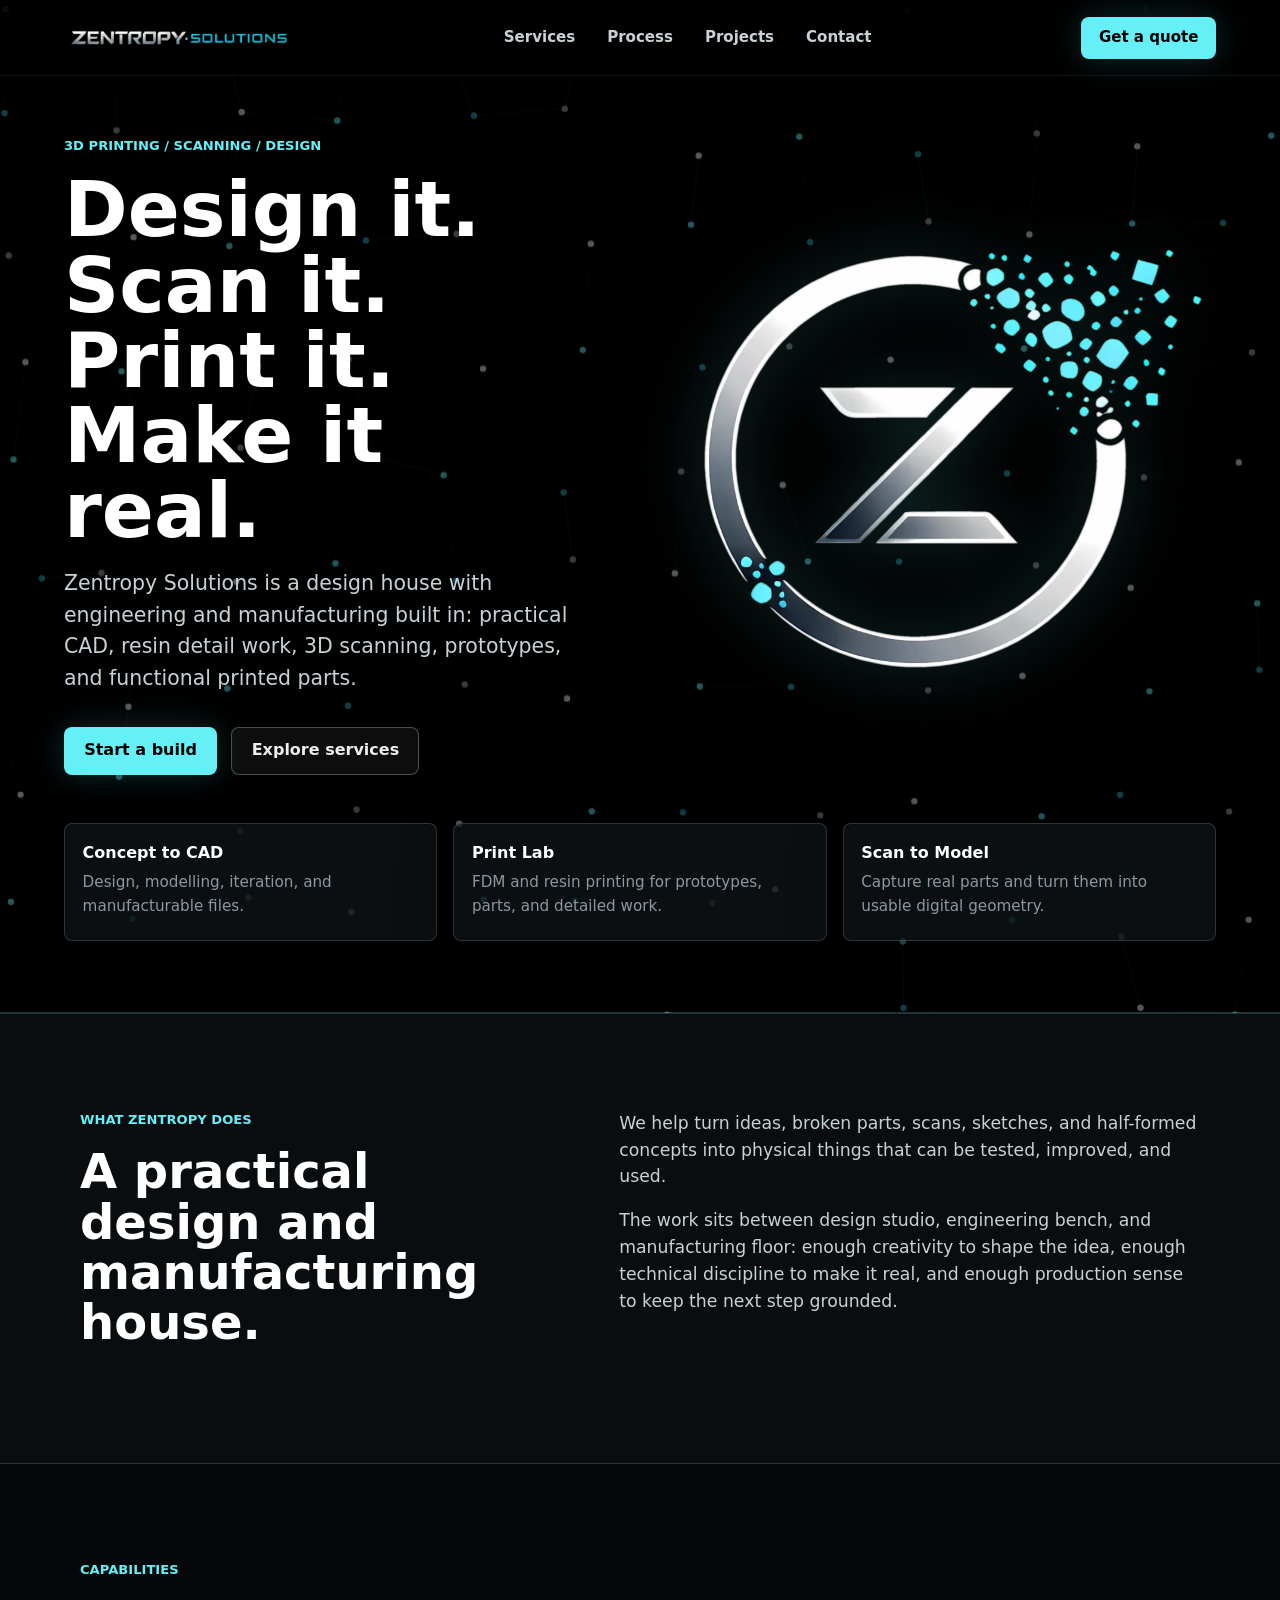
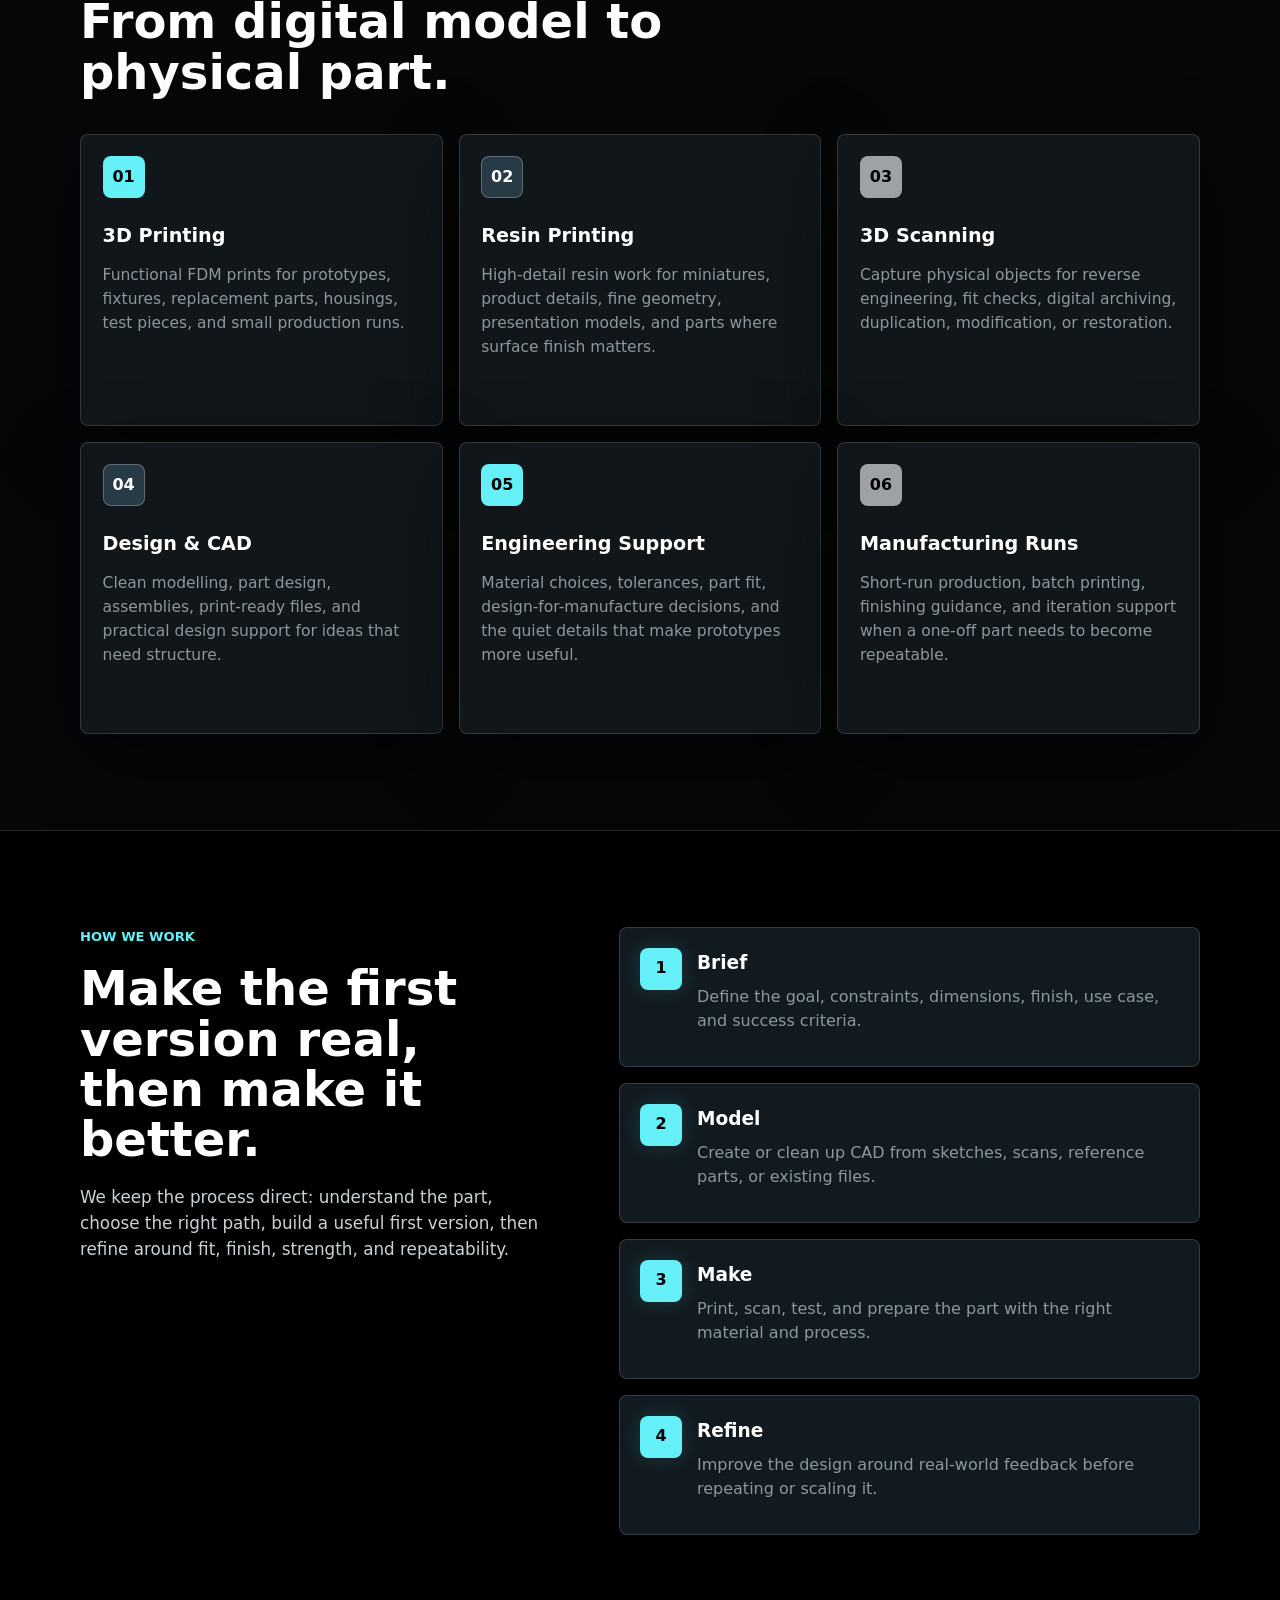
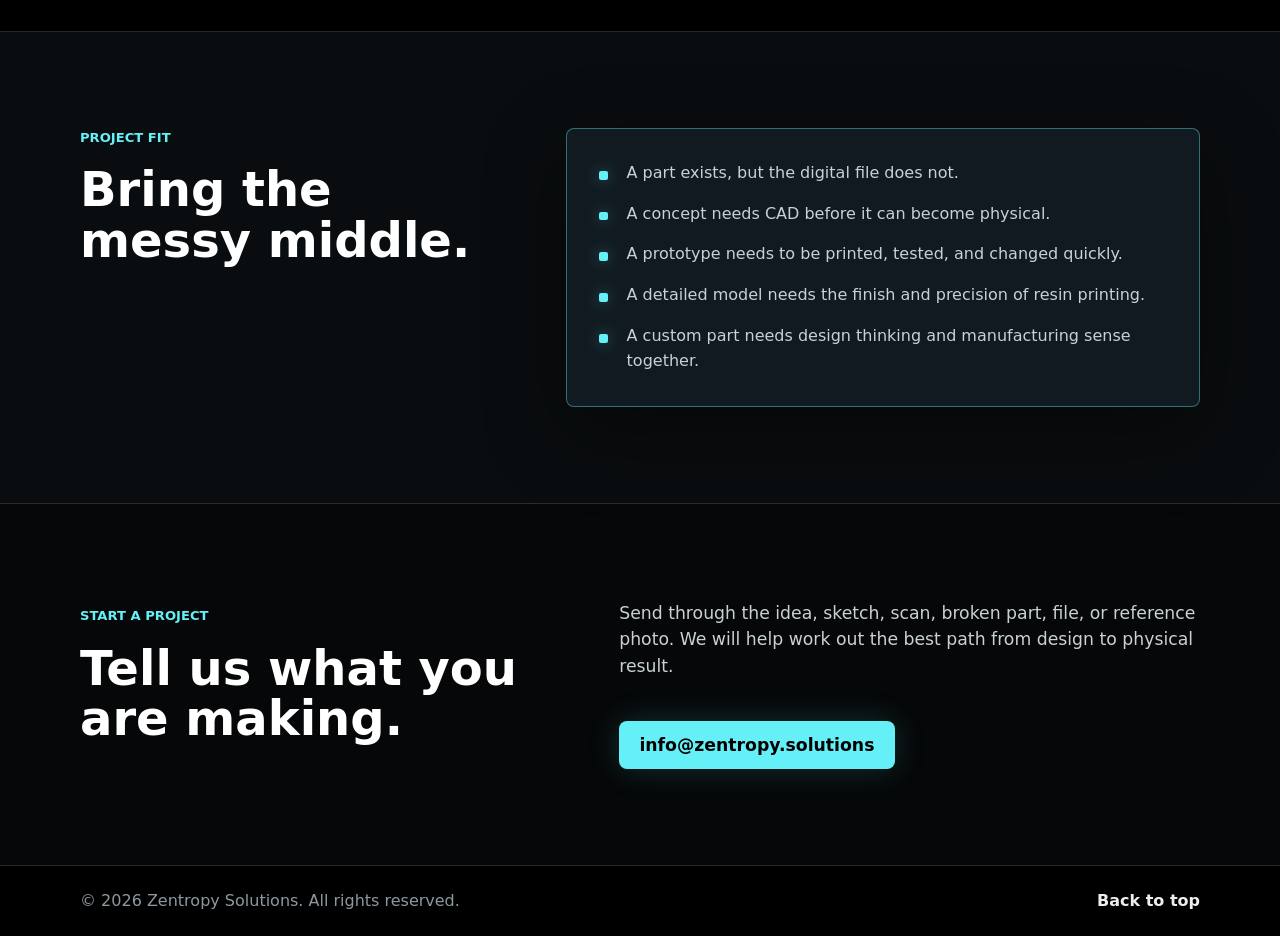
==== index.html @ 2e978434 "emai update" ====
<!doctype html>
<html lang="en">
  <head>
    <meta charset="utf-8">
    <meta name="viewport" content="width=device-width, initial-scale=1">
    <title>Zentropy Solutions | Design, 3D Printing &amp; Scanning</title>
    <meta
      name="description"
      content="Zentropy Solutions is a design and manufacturing house offering 3D printing, resin printing, 3D scanning, CAD design, prototyping, and practical engineering support."
    >
    <meta property="og:title" content="Zentropy Solutions">
    <meta
      property="og:description"
      content="Design, 3D printing, resin printing, 3D scanning, prototyping, and manufacturing support."
    >
    <meta property="og:type" content="website">
    <meta property="og:url" content="https://zentropy.solutions/">
    <meta property="og:image" content="https://zentropy.solutions/assets/zentropy-social.png">
    <meta name="theme-color" content="#000000">
    <link rel="canonical" href="https://zentropy.solutions/">
    <link rel="icon" href="assets/zentropy-favicon.png" type="image/png">
    <link rel="apple-touch-icon" href="assets/zentropy-favicon.png">
    <link rel="stylesheet" href="styles.css">
    <script src="script.js" defer></script>
  </head>
  <body>
    <header class="site-header" data-site-header>
      <a class="brand" href="#top" aria-label="Zentropy Solutions home">
        <img src="assets/zentropy-wordmark.webp" alt="Zentropy Solutions">
      </a>

      <button class="nav-toggle" type="button" aria-expanded="false" aria-controls="primary-nav" data-nav-toggle>
        <span class="nav-toggle-line"></span>
        <span class="nav-toggle-line"></span>
        <span class="nav-toggle-line"></span>
        <span class="sr-only">Menu</span>
      </button>

      <nav class="primary-nav" id="primary-nav" aria-label="Primary" data-primary-nav>
        <a href="#services">Services</a>
        <a href="#process">Process</a>
        <a href="#fit">Projects</a>
        <a href="#contact">Contact</a>
      </nav>

      <a class="header-cta" href="mailto:hello@zentropy.solutions?subject=Project%20enquiry">Get a quote</a>
    </header>

    <main id="top">
      <section class="hero" aria-labelledby="hero-title">
        <canvas class="hero-canvas" id="hero-canvas" aria-hidden="true"></canvas>
        <div class="hero-grid" aria-hidden="true"></div>

        <div class="hero-inner">
          <div class="hero-copy">
            <p class="eyebrow">3D printing / scanning / design</p>
            <h1 id="hero-title">Design it. Scan it. Print it. Make it real.</h1>
            <p class="hero-lede">
              Zentropy Solutions is a design house with engineering and manufacturing built in:
              practical CAD, resin detail work, 3D scanning, prototypes, and functional printed parts.
            </p>
            <div class="hero-actions" aria-label="Primary actions">
              <a class="button button-primary" href="mailto:hello@zentropy.solutions?subject=Project%20enquiry">
                Start a build
              </a>
              <a class="button button-secondary" href="#services">Explore services</a>
            </div>
          </div>

          <div class="hero-logo-panel" aria-label="Zentropy Solutions mark">
            <img src="assets/zentropy-mark.webp" alt="Zentropy Solutions mark">
          </div>

          <dl class="signal-list" aria-label="Zentropy capabilities">
            <div>
              <dt>Concept to CAD</dt>
              <dd>Design, modelling, iteration, and manufacturable files.</dd>
            </div>
            <div>
              <dt>Print Lab</dt>
              <dd>FDM and resin printing for prototypes, parts, and detailed work.</dd>
            </div>
            <div>
              <dt>Scan to Model</dt>
              <dd>Capture real parts and turn them into usable digital geometry.</dd>
            </div>
          </dl>
        </div>
      </section>

      <section class="intro-section" aria-labelledby="intro-title">
        <div class="section-shell intro-grid">
          <div>
            <p class="section-kicker">What Zentropy does</p>
            <h2 id="intro-title">A practical design and manufacturing house.</h2>
          </div>
          <div class="intro-copy">
            <p>
              We help turn ideas, broken parts, scans, sketches, and half-formed concepts into
              physical things that can be tested, improved, and used.
            </p>
            <p>
              The work sits between design studio, engineering bench, and manufacturing floor:
              enough creativity to shape the idea, enough technical discipline to make it real,
              and enough production sense to keep the next step grounded.
            </p>
          </div>
        </div>
      </section>

      <section class="services-section" id="services" aria-labelledby="services-title">
        <div class="section-shell">
          <div class="section-heading">
            <p class="section-kicker">Capabilities</p>
            <h2 id="services-title">From digital model to physical part.</h2>
          </div>

          <div class="service-grid">
            <article class="service-card">
              <span class="service-icon" aria-hidden="true">01</span>
              <h3>3D Printing</h3>
              <p>
                Functional FDM prints for prototypes, fixtures, replacement parts, housings, test
                pieces, and small production runs.
              </p>
            </article>

            <article class="service-card">
              <span class="service-icon" aria-hidden="true">02</span>
              <h3>Resin Printing</h3>
              <p>
                High-detail resin work for miniatures, product details, fine geometry, presentation
                models, and parts where surface finish matters.
              </p>
            </article>

            <article class="service-card">
              <span class="service-icon" aria-hidden="true">03</span>
              <h3>3D Scanning</h3>
              <p>
                Capture physical objects for reverse engineering, fit checks, digital archiving,
                duplication, modification, or restoration.
              </p>
            </article>

            <article class="service-card">
              <span class="service-icon" aria-hidden="true">04</span>
              <h3>Design &amp; CAD</h3>
              <p>
                Clean modelling, part design, assemblies, print-ready files, and practical design
                support for ideas that need structure.
              </p>
            </article>

            <article class="service-card">
              <span class="service-icon" aria-hidden="true">05</span>
              <h3>Engineering Support</h3>
              <p>
                Material choices, tolerances, part fit, design-for-manufacture decisions, and the
                quiet details that make prototypes more useful.
              </p>
            </article>

            <article class="service-card">
              <span class="service-icon" aria-hidden="true">06</span>
              <h3>Manufacturing Runs</h3>
              <p>
                Short-run production, batch printing, finishing guidance, and iteration support
                when a one-off part needs to become repeatable.
              </p>
            </article>
          </div>
        </div>
      </section>

      <section class="process-section" id="process" aria-labelledby="process-title">
        <div class="section-shell process-layout">
          <div class="section-heading process-heading">
            <p class="section-kicker">How we work</p>
            <h2 id="process-title">Make the first version real, then make it better.</h2>
            <p>
              We keep the process direct: understand the part, choose the right path, build a useful
              first version, then refine around fit, finish, strength, and repeatability.
            </p>
          </div>

          <ol class="process-list">
            <li>
              <span>Brief</span>
              <p>Define the goal, constraints, dimensions, finish, use case, and success criteria.</p>
            </li>
            <li>
              <span>Model</span>
              <p>Create or clean up CAD from sketches, scans, reference parts, or existing files.</p>
            </li>
            <li>
              <span>Make</span>
              <p>Print, scan, test, and prepare the part with the right material and process.</p>
            </li>
            <li>
              <span>Refine</span>
              <p>Improve the design around real-world feedback before repeating or scaling it.</p>
            </li>
          </ol>
        </div>
      </section>

      <section class="fit-section" id="fit" aria-labelledby="fit-title">
        <div class="section-shell fit-layout">
          <div>
            <p class="section-kicker">Project fit</p>
            <h2 id="fit-title">Bring the messy middle.</h2>
          </div>

          <div class="fit-panel">
            <ul class="fit-list">
              <li>A part exists, but the digital file does not.</li>
              <li>A concept needs CAD before it can become physical.</li>
              <li>A prototype needs to be printed, tested, and changed quickly.</li>
              <li>A detailed model needs the finish and precision of resin printing.</li>
              <li>A custom part needs design thinking and manufacturing sense together.</li>
            </ul>
          </div>
        </div>
      </section>

      <section class="contact-section" id="contact" aria-labelledby="contact-title">
        <div class="section-shell contact-layout">
          <div>
            <p class="section-kicker">Start a project</p>
            <h2 id="contact-title">Tell us what you are making.</h2>
          </div>
          <div class="contact-copy">
            <p>
              Send through the idea, sketch, scan, broken part, file, or reference photo. We will
              help work out the best path from design to physical result.
            </p>
            <a class="button button-primary" href="mailto:info@zentropy.solutions?subject=Project%20enquiry">
              info@zentropy.solutions
            </a>
          </div>
        </div>
      </section>
    </main>

    <footer class="site-footer">
      <div class="section-shell footer-layout">
        <p>&copy; <span data-year></span> Zentropy Solutions. All rights reserved.</p>
        <a href="#top">Back to top</a>
      </div>
    </footer>
  </body>
</html>
---- styles.css ----
:root {
  --black: #000000;
  --near-black: #050708;
  --surface: #0a0d0f;
  --surface-strong: #10161a;
  --panel: #111a20;
  --panel-light: #18252c;
  --line: rgba(236, 237, 238, 0.16);
  --line-strong: rgba(101, 239, 246, 0.4);
  --text: #ecedee;
  --text-soft: #c8d1d5;
  --muted: #8c989f;
  --cyan: #65eff6;
  --cyan-deep: #2fa9bc;
  --steel: #9da2a6;
  --steel-dark: #273a45;
  --white: #ffffff;
  --shadow-cyan: 0 0 32px rgba(101, 239, 246, 0.18);
  --shadow-panel: 0 24px 80px rgba(0, 0, 0, 0.46);
  color-scheme: dark;
}

* {
  box-sizing: border-box;
}

html {
  scroll-behavior: smooth;
}

body {
  margin: 0;
  color: var(--text);
  background: var(--black);
  font-family:
    Inter, ui-sans-serif, system-ui, -apple-system, BlinkMacSystemFont, "Segoe UI", sans-serif;
  line-height: 1.55;
}

body.nav-open {
  overflow: hidden;
}

a {
  color: inherit;
  text-decoration: none;
}

p,
h1,
h2,
h3 {
  margin-top: 0;
}

p:last-child {
  margin-bottom: 0;
}

.sr-only {
  position: absolute;
  width: 1px;
  height: 1px;
  padding: 0;
  margin: -1px;
  overflow: hidden;
  clip: rect(0, 0, 0, 0);
  white-space: nowrap;
  border: 0;
}

.site-header {
  position: fixed;
  top: 0;
  left: 0;
  z-index: 20;
  display: grid;
  grid-template-columns: auto 1fr auto;
  align-items: center;
  gap: 2rem;
  width: 100%;
  min-height: 76px;
  padding: 0 5vw;
  color: var(--text);
  background: rgba(0, 0, 0, 0.72);
  border-bottom: 1px solid rgba(236, 237, 238, 0.08);
  backdrop-filter: blur(18px);
  transition:
    background-color 180ms ease,
    border-color 180ms ease,
    box-shadow 180ms ease;
}

.site-header.is-scrolled,
.site-header.nav-is-open {
  background: rgba(0, 0, 0, 0.94);
  border-bottom-color: rgba(101, 239, 246, 0.28);
  box-shadow: 0 14px 40px rgba(0, 0, 0, 0.34);
}

.brand {
  display: inline-flex;
  align-items: center;
  min-width: 0;
}

.brand img {
  display: block;
  width: 230px;
  height: auto;
}

.primary-nav {
  justify-self: center;
  display: flex;
  align-items: center;
  gap: 0.4rem;
}

.primary-nav a,
.header-cta {
  display: inline-flex;
  align-items: center;
  justify-content: center;
  min-height: 42px;
  border-radius: 8px;
  font-size: 0.94rem;
  font-weight: 800;
}

.primary-nav a {
  padding: 0 0.8rem;
  color: var(--text-soft);
}

.primary-nav a:hover,
.primary-nav a:focus-visible {
  color: var(--white);
  background: rgba(101, 239, 246, 0.1);
}

.header-cta {
  padding: 0 1.1rem;
  color: var(--black);
  background: var(--cyan);
  box-shadow: var(--shadow-cyan);
}

.nav-toggle {
  display: none;
  justify-self: end;
  width: 44px;
  height: 44px;
  padding: 0;
  color: var(--text);
  background: transparent;
  border: 1px solid var(--line);
  border-radius: 8px;
}

.nav-toggle-line {
  display: block;
  width: 18px;
  height: 2px;
  margin: 4px auto;
  background: currentColor;
  border-radius: 2px;
}

.hero {
  position: relative;
  min-height: 92svh;
  padding: 8.5rem 5vw 4.5rem;
  overflow: hidden;
  color: var(--text);
  background: var(--black);
}

.hero-canvas,
.hero-grid {
  position: absolute;
  inset: 0;
}

.hero-canvas {
  width: 100%;
  height: 100%;
  opacity: 0.5;
}

.hero-grid {
  pointer-events: none;
  box-shadow: inset 0 -1px 0 rgba(101, 239, 246, 0.24);
}

.hero-inner {
  position: relative;
  z-index: 1;
  display: grid;
  grid-template-columns: minmax(0, 0.92fr) minmax(360px, 1.08fr);
  gap: 3rem;
  align-items: center;
  width: min(1180px, 100%);
  margin: 0 auto;
}

.hero-copy {
  min-width: 0;
}

.eyebrow,
.section-kicker {
  margin-bottom: 1rem;
  color: var(--cyan);
  font-size: 0.82rem;
  font-weight: 900;
  letter-spacing: 0;
  text-transform: uppercase;
}

.hero h1 {
  max-width: 720px;
  margin-bottom: 1.2rem;
  color: var(--white);
  font-size: 4.8rem;
  line-height: 0.98;
  font-weight: 900;
}

.hero-lede {
  max-width: 680px;
  margin-bottom: 2rem;
  color: var(--text-soft);
  font-size: 1.28rem;
}

.hero-logo-panel {
  display: flex;
  align-items: center;
  justify-content: center;
  min-width: 0;
}

.hero-logo-panel img {
  display: block;
  width: min(100%, 650px);
  height: auto;
  filter: drop-shadow(0 0 32px rgba(101, 239, 246, 0.2));
}

.hero-actions {
  display: flex;
  flex-wrap: wrap;
  gap: 0.9rem;
}

.button {
  display: inline-flex;
  align-items: center;
  justify-content: center;
  min-height: 48px;
  padding: 0 1.2rem;
  border: 1px solid transparent;
  border-radius: 8px;
  font-weight: 850;
  transition:
    transform 160ms ease,
    box-shadow 160ms ease,
    background-color 160ms ease,
    border-color 160ms ease;
}

.button:hover,
.button:focus-visible {
  transform: translateY(-1px);
}

.button-primary {
  color: var(--black);
  background: var(--cyan);
  box-shadow: var(--shadow-cyan);
}

.button-secondary {
  color: var(--text);
  border-color: rgba(236, 237, 238, 0.28);
  background: rgba(236, 237, 238, 0.06);
}

.button-secondary:hover,
.button-secondary:focus-visible {
  border-color: rgba(101, 239, 246, 0.58);
}

.signal-list {
  grid-column: 1 / -1;
  display: grid;
  grid-template-columns: repeat(3, minmax(0, 1fr));
  gap: 1rem;
  margin: 0;
}

.signal-list div {
  min-height: 118px;
  padding: 1.1rem;
  background: rgba(16, 22, 26, 0.72);
  border: 1px solid var(--line);
  border-radius: 8px;
  box-shadow: 0 18px 56px rgba(0, 0, 0, 0.28);
}

.signal-list dt {
  margin-bottom: 0.3rem;
  color: var(--white);
  font-weight: 900;
}

.signal-list dd {
  margin: 0;
  color: var(--muted);
  font-size: 0.95rem;
}

.section-shell {
  width: min(1120px, calc(100% - 10vw));
  margin: 0 auto;
}

.intro-section,
.services-section,
.process-section,
.fit-section,
.contact-section {
  padding: 6rem 0;
}

.intro-section {
  background: var(--surface);
  border-top: 1px solid var(--line);
  border-bottom: 1px solid var(--line);
}

.intro-grid {
  display: grid;
  grid-template-columns: minmax(0, 0.9fr) minmax(0, 1.1fr);
  gap: 4rem;
  align-items: start;
}

h2 {
  margin-bottom: 1.2rem;
  color: var(--white);
  font-size: 3rem;
  line-height: 1.05;
  font-weight: 900;
}

.intro-copy {
  color: var(--text-soft);
  font-size: 1.08rem;
}

.intro-copy p + p {
  margin-top: 1rem;
}

.section-heading {
  max-width: 760px;
  margin-bottom: 2.3rem;
}

.services-section {
  background: var(--near-black);
}

.service-grid {
  display: grid;
  grid-template-columns: repeat(3, minmax(0, 1fr));
  gap: 1rem;
}

.service-card {
  min-height: 292px;
  padding: 1.35rem;
  background: var(--surface-strong);
  border: 1px solid var(--line);
  border-radius: 8px;
  box-shadow: var(--shadow-panel);
}

.service-card:hover {
  border-color: rgba(101, 239, 246, 0.42);
}

.service-icon {
  display: inline-grid;
  place-items: center;
  width: 42px;
  height: 42px;
  margin-bottom: 1.4rem;
  color: var(--black);
  background: var(--cyan);
  border-radius: 8px;
  font-weight: 900;
}

.service-card:nth-child(2n) .service-icon {
  color: var(--white);
  background: var(--steel-dark);
  border: 1px solid rgba(157, 162, 166, 0.5);
}

.service-card:nth-child(3n) .service-icon {
  color: var(--black);
  background: var(--steel);
}

.service-card h3 {
  margin-bottom: 0.8rem;
  color: var(--white);
  font-size: 1.2rem;
}

.service-card p {
  color: var(--muted);
  font-size: 0.97rem;
}

.process-section {
  background: var(--black);
  border-top: 1px solid var(--line);
  border-bottom: 1px solid var(--line);
}

.process-layout {
  display: grid;
  grid-template-columns: minmax(0, 0.9fr) minmax(0, 1.1fr);
  gap: 4rem;
  align-items: start;
}

.process-heading {
  position: sticky;
  top: 110px;
  margin-bottom: 0;
}

.process-heading p:last-child {
  color: var(--text-soft);
  font-size: 1.05rem;
}

.process-list {
  display: grid;
  gap: 1rem;
  margin: 0;
  padding: 0;
  list-style: none;
  counter-reset: process;
}

.process-list li {
  position: relative;
  min-height: 140px;
  padding: 1.3rem 1.3rem 1.3rem 4.8rem;
  background: var(--panel);
  border: 1px solid var(--line);
  border-radius: 8px;
}

.process-list li::before {
  position: absolute;
  top: 1.25rem;
  left: 1.25rem;
  display: grid;
  place-items: center;
  width: 42px;
  height: 42px;
  color: var(--black);
  background: var(--cyan);
  border-radius: 8px;
  counter-increment: process;
  content: counter(process);
  font-weight: 900;
  box-shadow: 0 0 22px rgba(101, 239, 246, 0.16);
}

.process-list span {
  display: block;
  margin-bottom: 0.45rem;
  color: var(--white);
  font-size: 1.16rem;
  font-weight: 900;
}

.process-list p {
  color: var(--muted);
}

.fit-section {
  background: var(--surface);
}

.fit-layout {
  display: grid;
  grid-template-columns: minmax(0, 0.8fr) minmax(0, 1.2fr);
  gap: 4rem;
  align-items: start;
}

.fit-panel {
  padding: 2rem;
  background: var(--panel);
  border: 1px solid var(--line-strong);
  border-radius: 8px;
  box-shadow: var(--shadow-panel);
}

.fit-list {
  display: grid;
  gap: 1rem;
  margin: 0;
  padding: 0;
  list-style: none;
}

.fit-list li {
  position: relative;
  padding-left: 1.7rem;
  color: var(--text-soft);
}

.fit-list li::before {
  position: absolute;
  top: 0.62rem;
  left: 0;
  width: 0.55rem;
  height: 0.55rem;
  background: var(--cyan);
  border-radius: 2px;
  content: "";
  box-shadow: 0 0 16px rgba(101, 239, 246, 0.42);
}

.contact-section {
  background: var(--near-black);
  border-top: 1px solid var(--line);
}

.contact-layout {
  display: grid;
  grid-template-columns: minmax(0, 0.9fr) minmax(0, 1.1fr);
  gap: 4rem;
  align-items: center;
}

.contact-copy {
  color: var(--text-soft);
  font-size: 1.08rem;
}

.contact-copy .button {
  margin-top: 1.5rem;
}

.site-footer {
  padding: 1.4rem 0;
  color: var(--muted);
  background: var(--black);
  border-top: 1px solid var(--line);
}

.footer-layout {
  display: flex;
  justify-content: space-between;
  gap: 1.5rem;
}

.footer-layout p {
  margin-bottom: 0;
}

.footer-layout a {
  color: var(--text);
  font-weight: 800;
}

@media (max-width: 1060px) {
  .site-header {
    grid-template-columns: auto auto;
  }

  .brand img {
    width: 210px;
  }

  .nav-toggle {
    display: block;
  }

  .primary-nav,
  .header-cta {
    display: none;
  }

  .site-header.nav-is-open {
    align-items: start;
    grid-template-columns: 1fr auto;
    min-height: 100svh;
    padding-top: 1rem;
  }

  .site-header.nav-is-open .primary-nav,
  .site-header.nav-is-open .header-cta {
    display: flex;
  }

  .site-header.nav-is-open .primary-nav {
    grid-column: 1 / -1;
    justify-self: stretch;
    flex-direction: column;
    align-items: stretch;
    gap: 0.45rem;
    margin-top: 2rem;
  }

  .site-header.nav-is-open .primary-nav a {
    justify-content: flex-start;
    min-height: 54px;
    padding: 0 0.8rem;
    font-size: 1.35rem;
  }

  .site-header.nav-is-open .header-cta {
    grid-column: 1 / -1;
    justify-self: stretch;
    margin-top: 1rem;
  }

  .hero {
    min-height: auto;
  }

  .hero-inner {
    grid-template-columns: 1fr;
    gap: 2.2rem;
  }

  .hero-logo-panel {
    order: -1;
    justify-content: flex-start;
  }

  .hero-logo-panel img {
    width: min(100%, 520px);
  }

  .hero h1 {
    font-size: 3.9rem;
  }

  h2 {
    font-size: 2.45rem;
  }

  .intro-grid,
  .process-layout,
  .fit-layout,
  .contact-layout {
    grid-template-columns: 1fr;
    gap: 2rem;
  }

  .process-heading {
    position: static;
  }

  .service-grid {
    grid-template-columns: repeat(2, minmax(0, 1fr));
  }
}

@media (max-width: 680px) {
  .site-header {
    min-height: 68px;
    padding: 0 1rem;
  }

  .brand img {
    width: 180px;
  }

  .hero {
    padding: 6.4rem 1rem 3.3rem;
  }

  .hero-canvas {
    opacity: 0.34;
  }

  .hero h1 {
    font-size: 2.7rem;
    line-height: 1;
  }

  .hero-lede {
    font-size: 1.08rem;
  }

  .hero-logo-panel img {
    width: min(100%, 420px);
  }

  .button {
    width: 100%;
  }

  .signal-list {
    grid-template-columns: 1fr;
  }

  .section-shell {
    width: calc(100% - 2rem);
  }

  .intro-section,
  .services-section,
  .process-section,
  .fit-section,
  .contact-section {
    padding: 4rem 0;
  }

  h2 {
    font-size: 2.05rem;
  }

  .service-grid {
    grid-template-columns: 1fr;
  }

  .service-card {
    min-height: 0;
  }

  .process-list li {
    padding: 4.7rem 1rem 1.1rem;
  }

  .process-list li::before {
    left: 1rem;
  }

  .fit-panel {
    padding: 1.25rem;
  }

  .footer-layout {
    flex-direction: column;
  }
}

@media (prefers-reduced-motion: reduce) {
  *,
  *::before,
  *::after {
    scroll-behavior: auto !important;
    transition-duration: 0.01ms !important;
    animation-duration: 0.01ms !important;
    animation-iteration-count: 1 !important;
  }
}
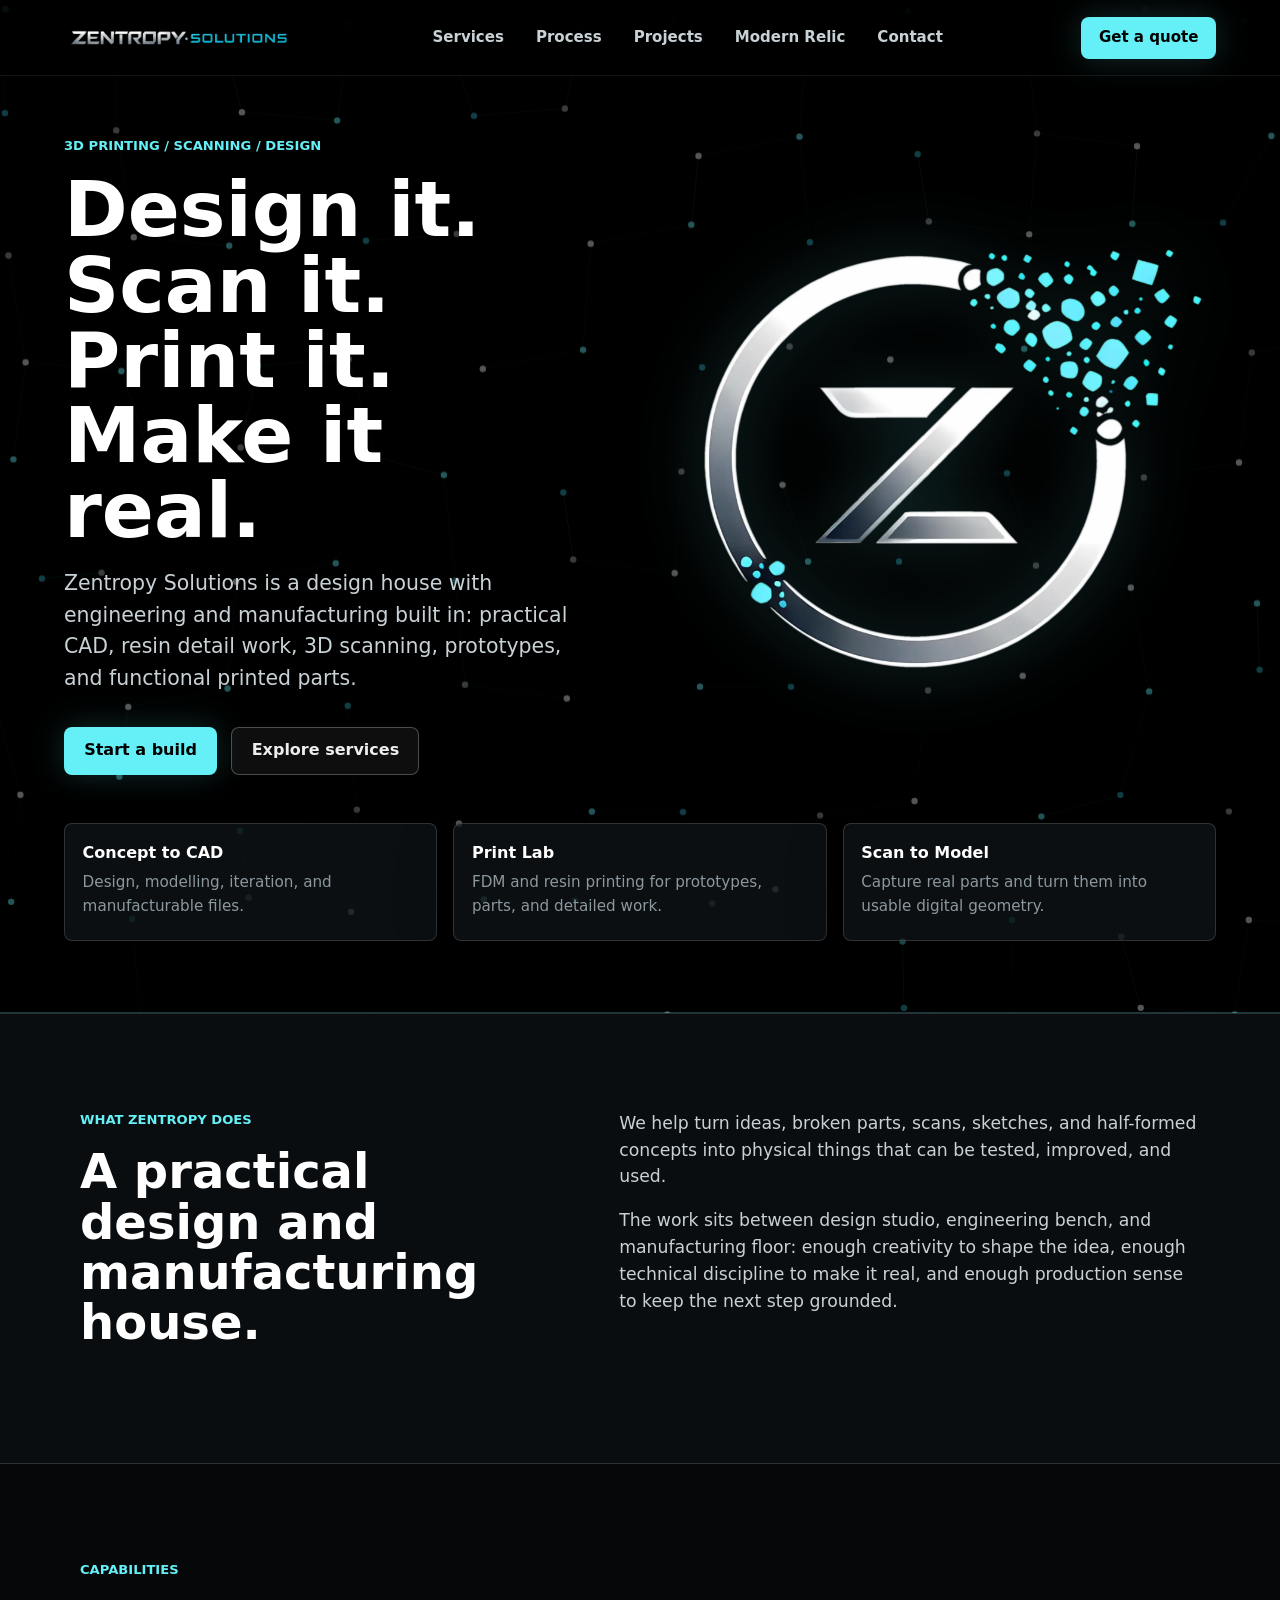
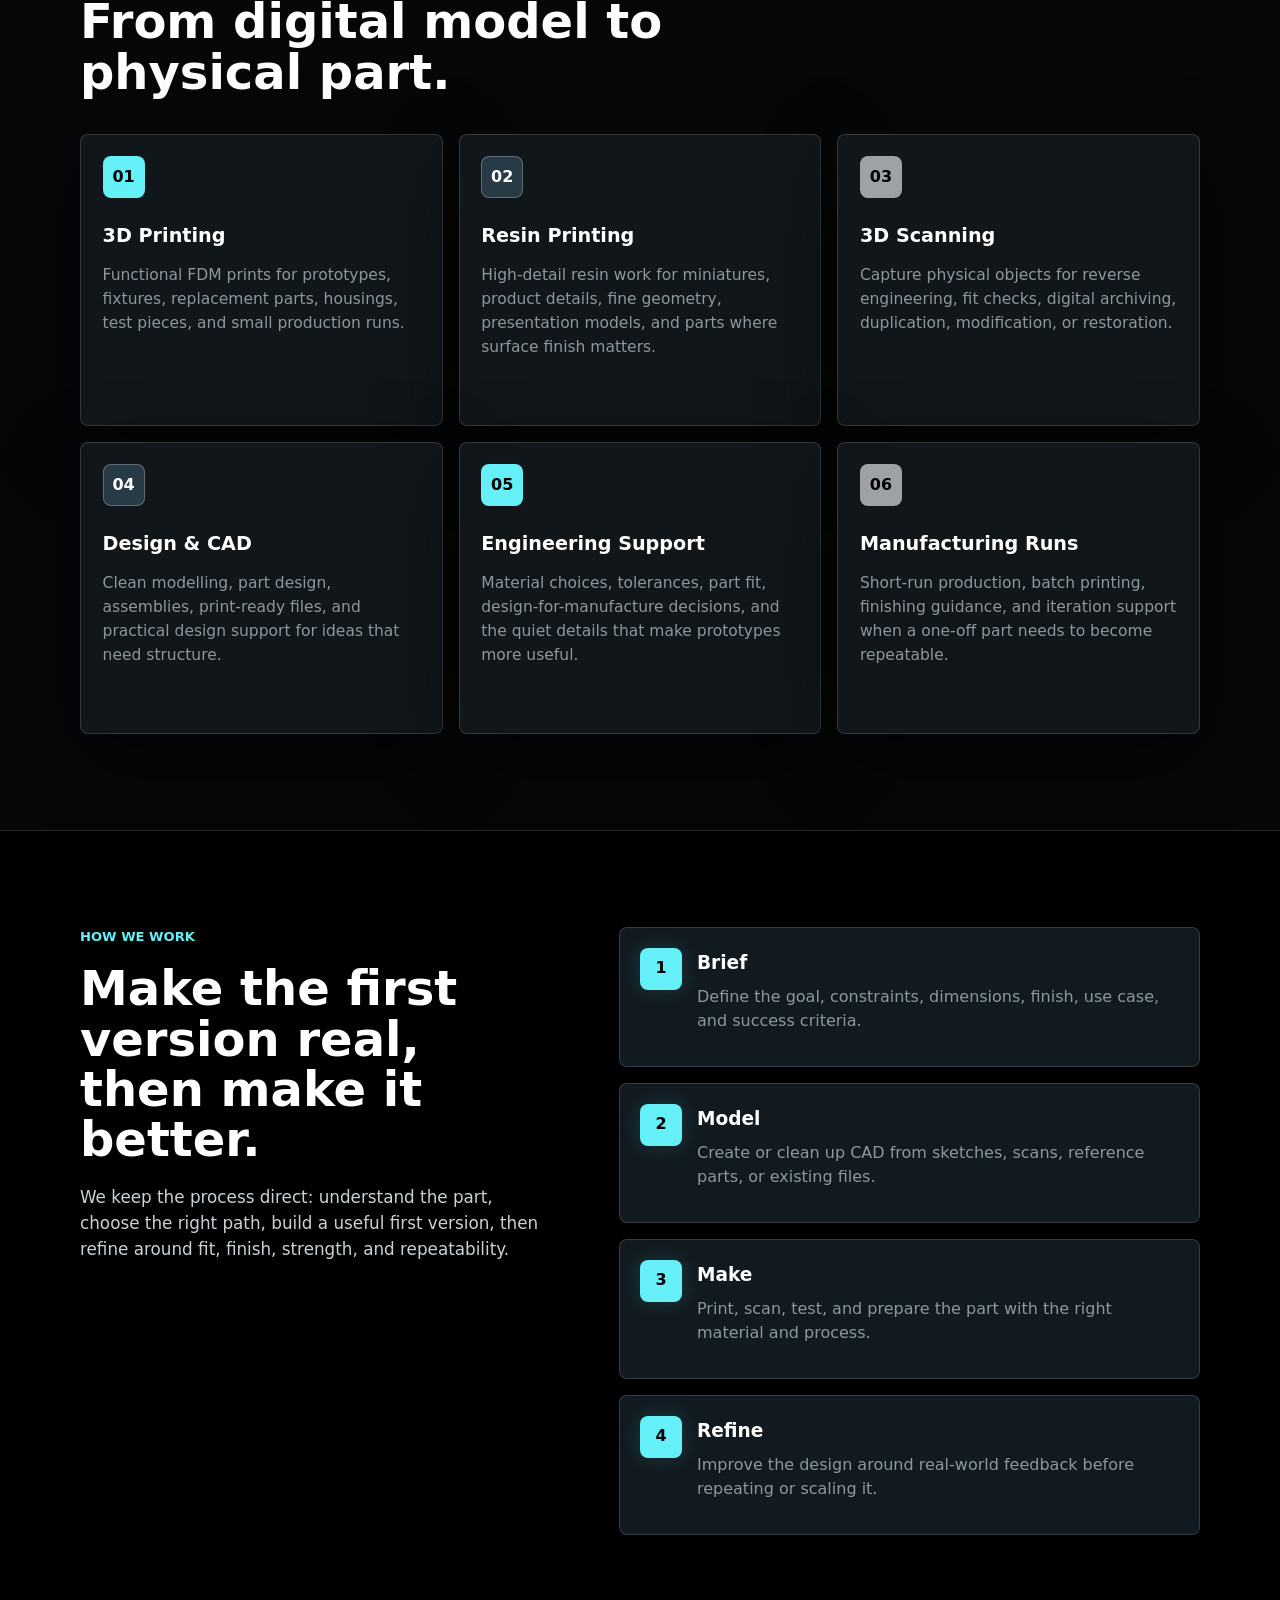
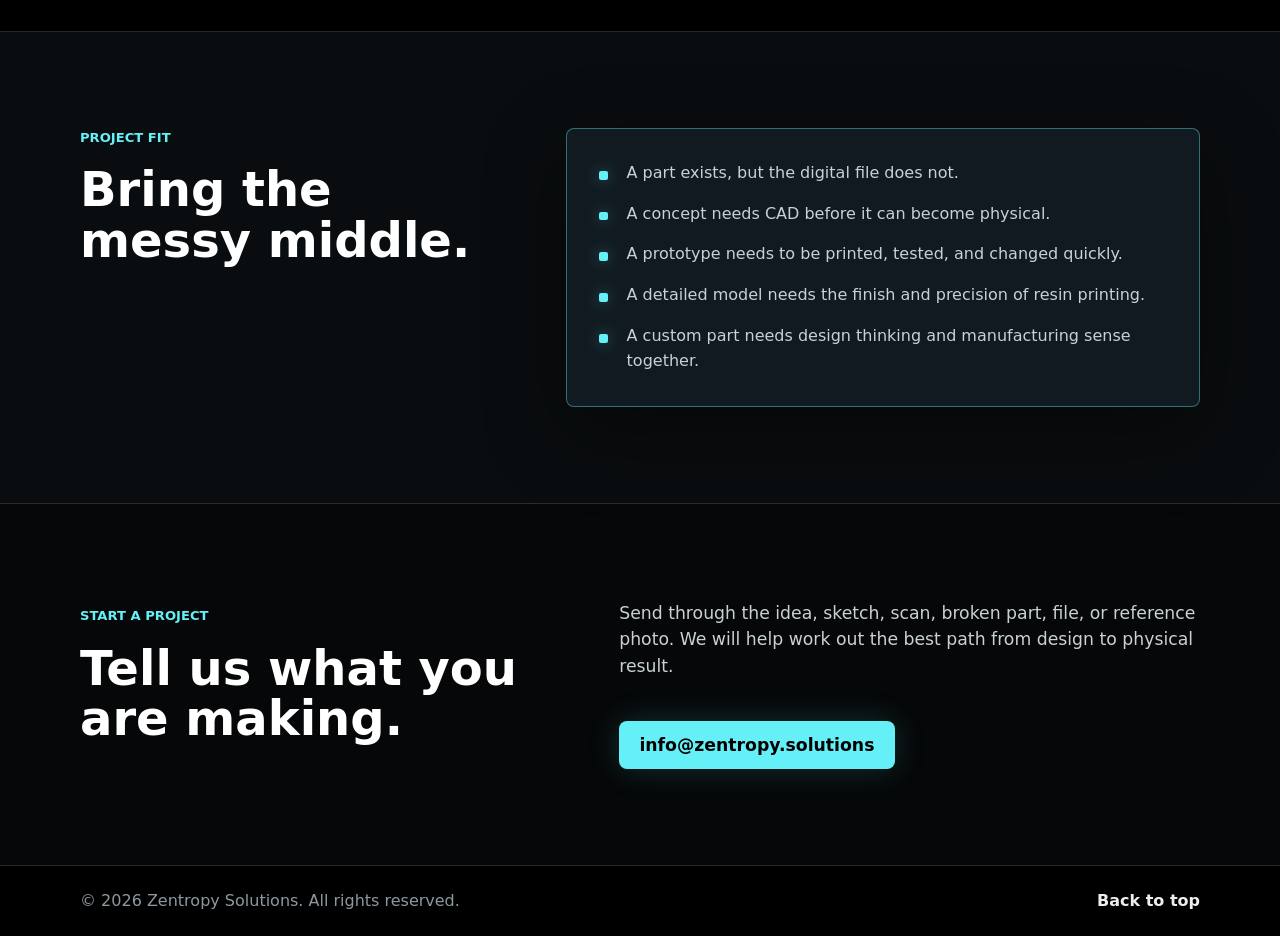
==== commit ee2cea11: "github dir fixing" ====
--- a/index.html
+++ b/index.html
@@ -40,6 +40,7 @@
         <a href="#services">Services</a>
         <a href="#process">Process</a>
         <a href="#fit">Projects</a>
+        <a href="modern-relic/">Modern Relic</a>
         <a href="#contact">Contact</a>
       </nav>
 
--- a/styles.css
+++ b/styles.css
@@ -585,6 +585,119 @@
   font-weight: 800;
 }
 
+.primary-nav a[aria-current="page"] {
+  color: var(--white);
+  background: rgba(101, 239, 246, 0.12);
+}
+
+.modern-relic-page {
+  --black: #020817;
+  --near-black: #030917;
+  --surface: #07101d;
+  --surface-strong: #0b1421;
+  --panel: #0f1825;
+  --panel-light: #182433;
+  --line: rgba(232, 237, 234, 0.16);
+  --line-strong: rgba(212, 168, 74, 0.46);
+  --text: #f7f3e8;
+  --text-soft: #d8ddda;
+  --muted: #a7b1ae;
+  --cyan: #d4a84a;
+  --cyan-deep: #97691b;
+  --steel: #bdc3b1;
+  --steel-dark: #3e5364;
+  --shadow-cyan: 0 0 32px rgba(212, 168, 74, 0.2);
+  background: var(--black);
+}
+
+.modern-relic-page .site-header.is-scrolled,
+.modern-relic-page .site-header.nav-is-open {
+  border-bottom-color: rgba(212, 168, 74, 0.32);
+}
+
+.modern-relic-page .primary-nav a:hover,
+.modern-relic-page .primary-nav a:focus-visible,
+.modern-relic-page .primary-nav a[aria-current="page"] {
+  background: rgba(212, 168, 74, 0.12);
+}
+
+.modern-relic-hero {
+  background: #020817;
+}
+
+.modern-relic-hero .hero-canvas {
+  opacity: 0.28;
+}
+
+.modern-relic-hero .hero-grid {
+  box-shadow: inset 0 -1px 0 rgba(212, 168, 74, 0.24);
+}
+
+.modern-relic-hero-inner {
+  grid-template-columns: minmax(0, 0.86fr) minmax(390px, 1.14fr);
+}
+
+.modern-relic-logo-plaque {
+  display: flex;
+  align-items: center;
+  justify-content: center;
+  min-width: 0;
+  padding: 1.35rem;
+  background: #f7f3e8;
+  border: 1px solid rgba(212, 168, 74, 0.34);
+  border-radius: 8px;
+  box-shadow:
+    0 30px 90px rgba(0, 0, 0, 0.44),
+    0 0 42px rgba(212, 168, 74, 0.1);
+}
+
+.modern-relic-logo-plaque img {
+  display: block;
+  width: min(100%, 640px);
+  height: auto;
+}
+
+.modern-relic-page .button-primary {
+  color: #020817;
+  background: #d4a84a;
+  box-shadow: var(--shadow-cyan);
+}
+
+.modern-relic-page .button-secondary:hover,
+.modern-relic-page .button-secondary:focus-visible {
+  border-color: rgba(212, 168, 74, 0.58);
+}
+
+.modern-relic-page .signal-list div,
+.modern-relic-page .service-card,
+.modern-relic-page .process-list li,
+.modern-relic-page .fit-panel {
+  border-color: rgba(212, 168, 74, 0.22);
+}
+
+.modern-relic-page .service-card:hover {
+  border-color: rgba(212, 168, 74, 0.48);
+}
+
+.modern-relic-page .service-card:nth-child(2n) .service-icon {
+  color: var(--white);
+  background: #3e5364;
+  border-color: rgba(189, 195, 177, 0.5);
+}
+
+.modern-relic-page .service-card:nth-child(3n) .service-icon {
+  color: #020817;
+  background: #bdc3b1;
+}
+
+.modern-relic-intro {
+  background: #07101d;
+}
+
+.modern-relic-fit {
+  background: #07101d;
+}
+
 @media (max-width: 1060px) {
   .site-header {
     grid-template-columns: auto auto;
@@ -655,6 +768,12 @@
     width: min(100%, 520px);
   }
 
+  .modern-relic-logo-plaque {
+    order: -1;
+    width: min(100%, 720px);
+    justify-content: flex-start;
+  }
+
   .hero h1 {
     font-size: 3.9rem;
   }
@@ -709,6 +828,10 @@
 
   .hero-logo-panel img {
     width: min(100%, 420px);
+  }
+
+  .modern-relic-logo-plaque {
+    padding: 0.8rem;
   }
 
   .button {
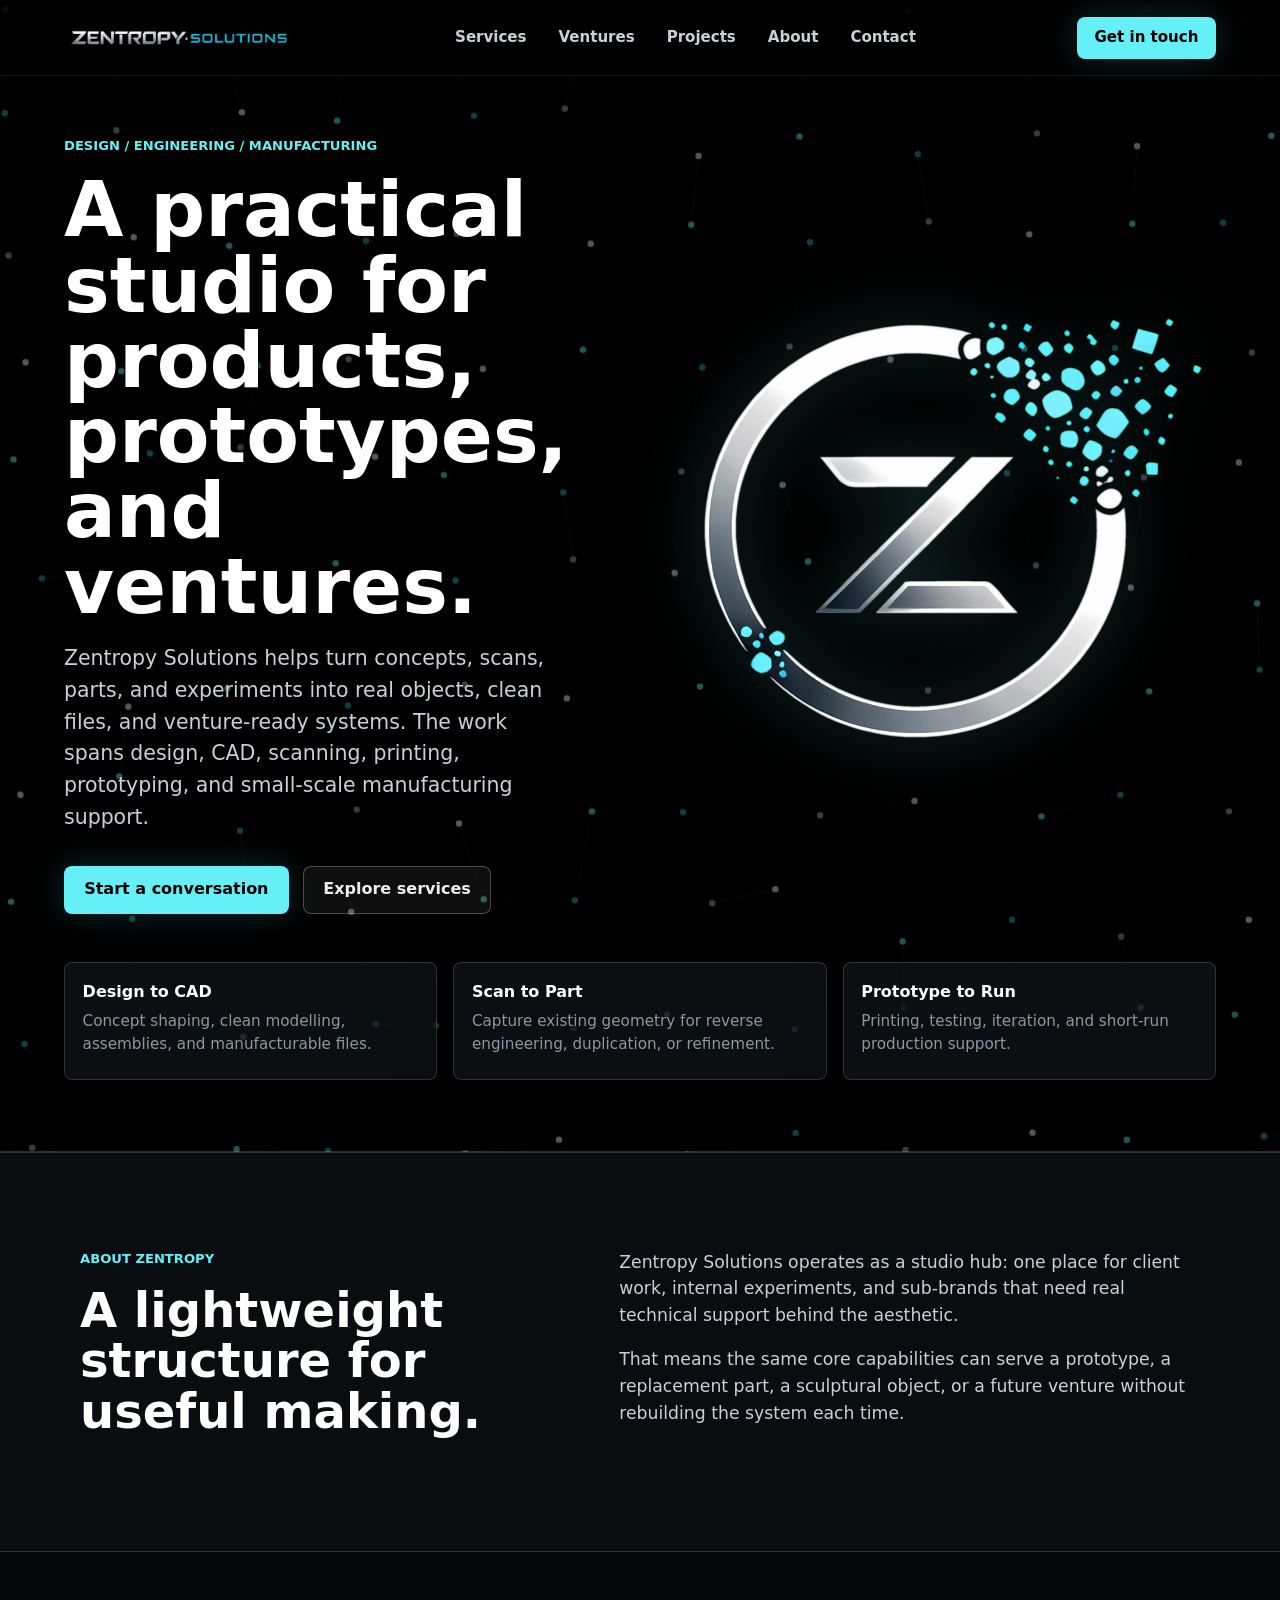
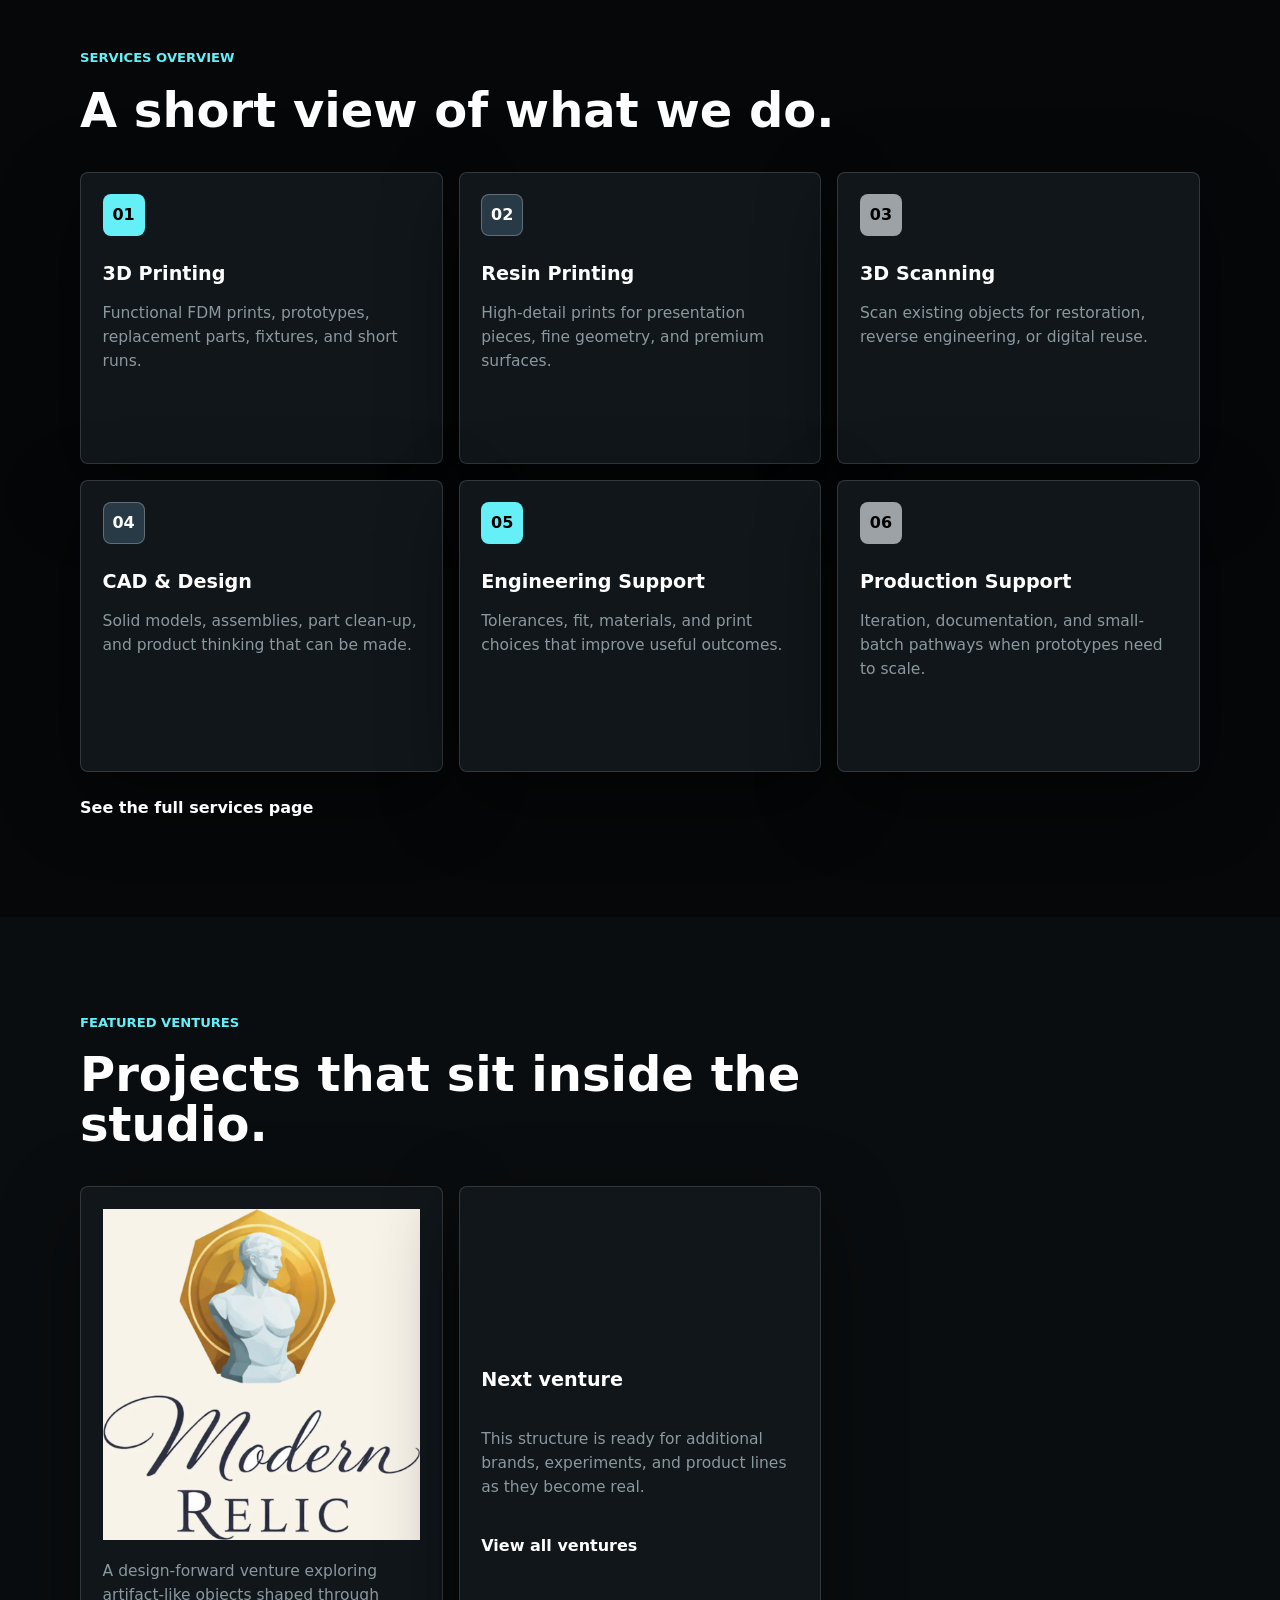
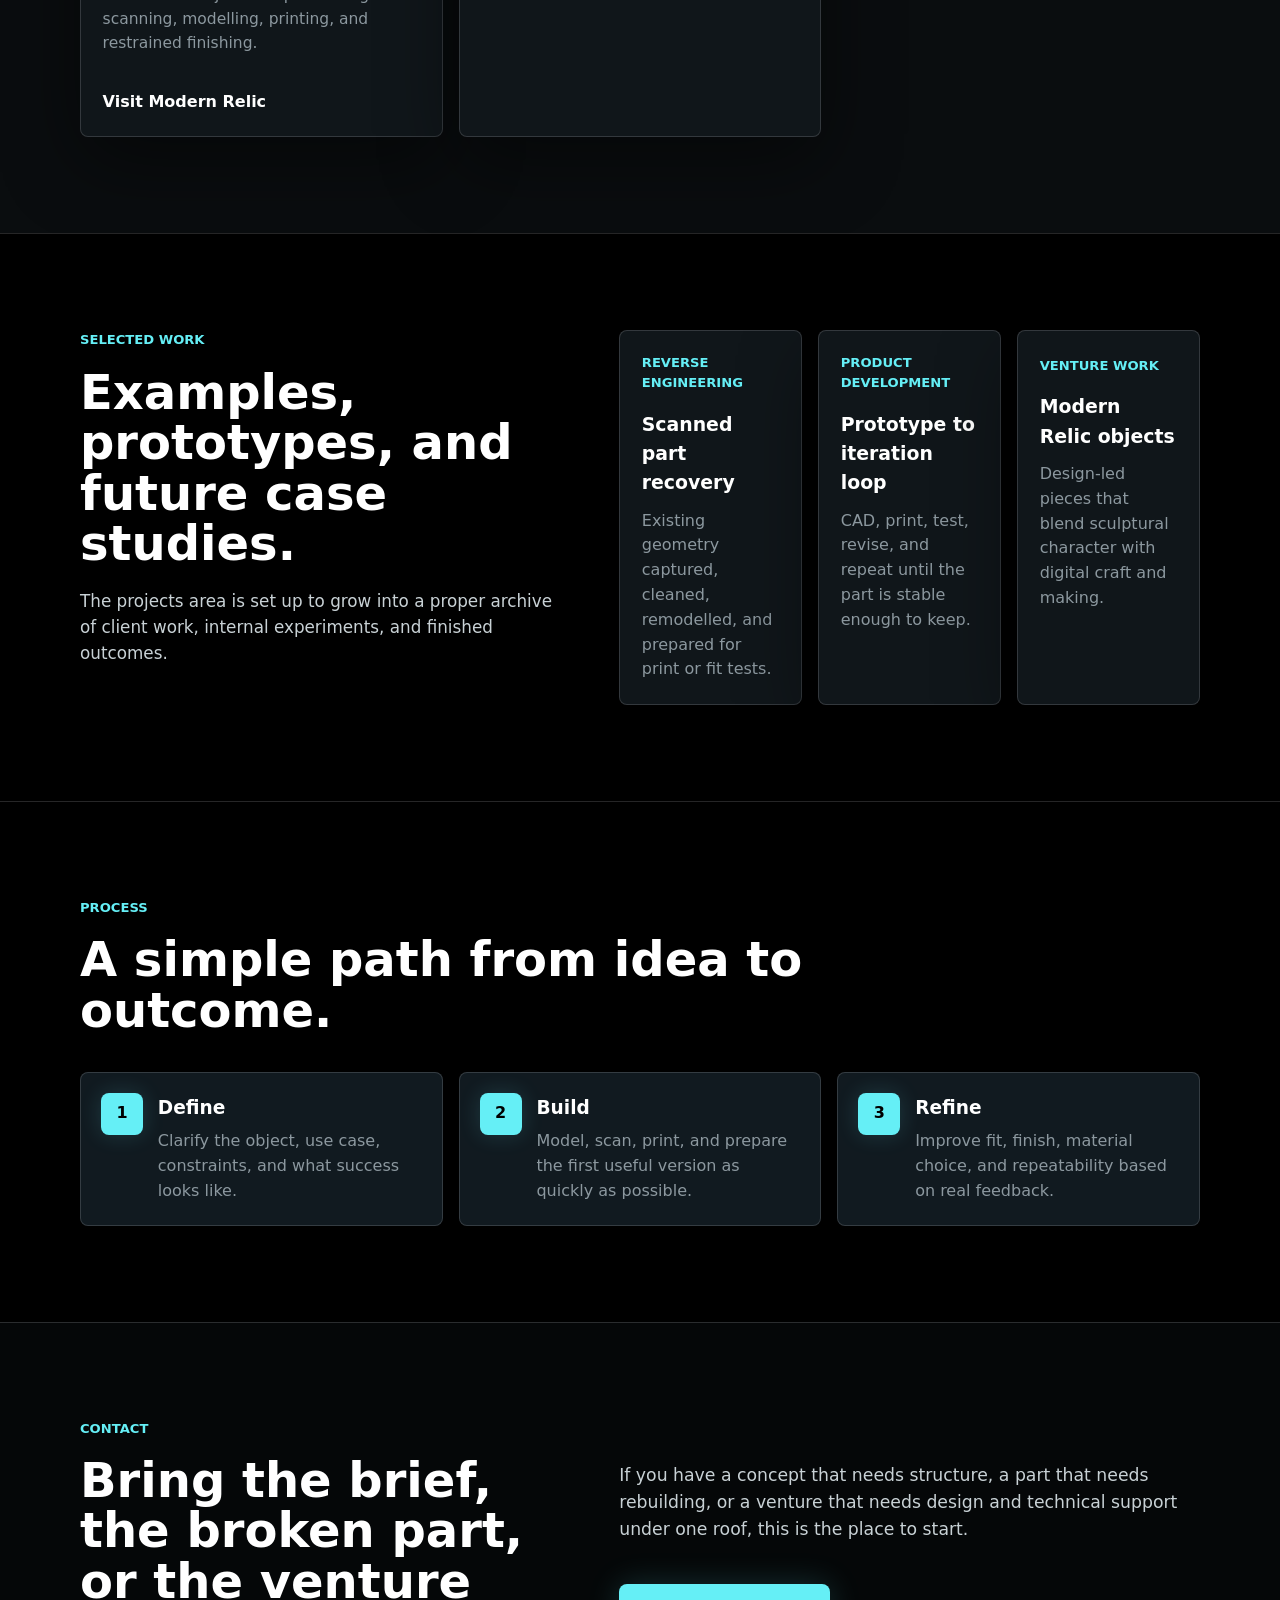
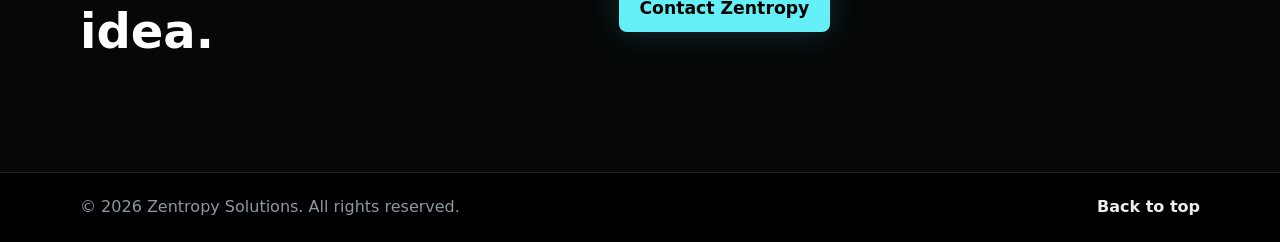
==== commit 8d021e0d: "overhaul" ====
--- a/index.html
+++ b/index.html
@@ -3,30 +3,30 @@
   <head>
     <meta charset="utf-8">
     <meta name="viewport" content="width=device-width, initial-scale=1">
-    <title>Zentropy Solutions | Design, 3D Printing &amp; Scanning</title>
+    <title>Zentropy Solutions | Design, Engineering &amp; Ventures</title>
     <meta
       name="description"
-      content="Zentropy Solutions is a design and manufacturing house offering 3D printing, resin printing, 3D scanning, CAD design, prototyping, and practical engineering support."
+      content="Zentropy Solutions is a design, engineering, and manufacturing studio building practical products, prototypes, and ventures."
     >
     <meta property="og:title" content="Zentropy Solutions">
     <meta
       property="og:description"
-      content="Design, 3D printing, resin printing, 3D scanning, prototyping, and manufacturing support."
+      content="Design, 3D printing, scanning, CAD, prototyping, and venture-building."
     >
     <meta property="og:type" content="website">
     <meta property="og:url" content="https://zentropy.solutions/">
-    <meta property="og:image" content="https://zentropy.solutions/assets/zentropy-social.png">
+    <meta property="og:image" content="https://zentropy.solutions/assets/img/zentropy-social.png">
     <meta name="theme-color" content="#000000">
     <link rel="canonical" href="https://zentropy.solutions/">
-    <link rel="icon" href="assets/zentropy-favicon.png" type="image/png">
-    <link rel="apple-touch-icon" href="assets/zentropy-favicon.png">
+    <link rel="icon" href="assets/icons/zentropy-favicon.png" type="image/png">
+    <link rel="apple-touch-icon" href="assets/icons/zentropy-favicon.png">
     <link rel="stylesheet" href="styles.css">
     <script src="script.js" defer></script>
   </head>
   <body>
     <header class="site-header" data-site-header>
       <a class="brand" href="#top" aria-label="Zentropy Solutions home">
-        <img src="assets/zentropy-wordmark.webp" alt="Zentropy Solutions">
+        <img src="assets/logos/zentropy-wordmark.webp" alt="Zentropy Solutions">
       </a>
 
       <button class="nav-toggle" type="button" aria-expanded="false" aria-controls="primary-nav" data-nav-toggle>
@@ -37,14 +37,14 @@
       </button>
 
       <nav class="primary-nav" id="primary-nav" aria-label="Primary" data-primary-nav>
-        <a href="#services">Services</a>
-        <a href="#process">Process</a>
-        <a href="#fit">Projects</a>
-        <a href="modern-relic/">Modern Relic</a>
-        <a href="#contact">Contact</a>
+        <a href="services/">Services</a>
+        <a href="ventures/">Ventures</a>
+        <a href="projects/">Projects</a>
+        <a href="#about">About</a>
+        <a href="contact/">Contact</a>
       </nav>
 
-      <a class="header-cta" href="mailto:hello@zentropy.solutions?subject=Project%20enquiry">Get a quote</a>
+      <a class="header-cta" href="mailto:info@zentropy.solutions?subject=Project%20enquiry">Get in touch</a>
     </header>
 
     <main id="top">
@@ -54,191 +54,209 @@
 
         <div class="hero-inner">
           <div class="hero-copy">
-            <p class="eyebrow">3D printing / scanning / design</p>
-            <h1 id="hero-title">Design it. Scan it. Print it. Make it real.</h1>
+            <p class="eyebrow">Design / engineering / manufacturing</p>
+            <h1 id="hero-title">A practical studio for products, prototypes, and ventures.</h1>
             <p class="hero-lede">
-              Zentropy Solutions is a design house with engineering and manufacturing built in:
-              practical CAD, resin detail work, 3D scanning, prototypes, and functional printed parts.
+              Zentropy Solutions helps turn concepts, scans, parts, and experiments into real
+              objects, clean files, and venture-ready systems. The work spans design, CAD,
+              scanning, printing, prototyping, and small-scale manufacturing support.
             </p>
             <div class="hero-actions" aria-label="Primary actions">
-              <a class="button button-primary" href="mailto:hello@zentropy.solutions?subject=Project%20enquiry">
-                Start a build
-              </a>
-              <a class="button button-secondary" href="#services">Explore services</a>
+              <a class="button button-primary" href="contact/">Start a conversation</a>
+              <a class="button button-secondary" href="services/">Explore services</a>
             </div>
           </div>
 
           <div class="hero-logo-panel" aria-label="Zentropy Solutions mark">
-            <img src="assets/zentropy-mark.webp" alt="Zentropy Solutions mark">
+            <img src="assets/logos/zentropy-mark.webp" alt="Zentropy Solutions mark">
           </div>
 
           <dl class="signal-list" aria-label="Zentropy capabilities">
             <div>
-              <dt>Concept to CAD</dt>
-              <dd>Design, modelling, iteration, and manufacturable files.</dd>
+              <dt>Design to CAD</dt>
+              <dd>Concept shaping, clean modelling, assemblies, and manufacturable files.</dd>
             </div>
             <div>
-              <dt>Print Lab</dt>
-              <dd>FDM and resin printing for prototypes, parts, and detailed work.</dd>
+              <dt>Scan to Part</dt>
+              <dd>Capture existing geometry for reverse engineering, duplication, or refinement.</dd>
             </div>
             <div>
-              <dt>Scan to Model</dt>
-              <dd>Capture real parts and turn them into usable digital geometry.</dd>
+              <dt>Prototype to Run</dt>
+              <dd>Printing, testing, iteration, and short-run production support.</dd>
             </div>
           </dl>
         </div>
       </section>
 
-      <section class="intro-section" aria-labelledby="intro-title">
+      <section class="intro-section" id="about" aria-labelledby="about-title">
         <div class="section-shell intro-grid">
           <div>
-            <p class="section-kicker">What Zentropy does</p>
-            <h2 id="intro-title">A practical design and manufacturing house.</h2>
+            <p class="section-kicker">About Zentropy</p>
+            <h2 id="about-title">A lightweight structure for useful making.</h2>
           </div>
           <div class="intro-copy">
             <p>
-              We help turn ideas, broken parts, scans, sketches, and half-formed concepts into
-              physical things that can be tested, improved, and used.
-            </p>
-            <p>
-              The work sits between design studio, engineering bench, and manufacturing floor:
-              enough creativity to shape the idea, enough technical discipline to make it real,
-              and enough production sense to keep the next step grounded.
-            </p>
-          </div>
-        </div>
-      </section>
-
-      <section class="services-section" id="services" aria-labelledby="services-title">
+              Zentropy Solutions operates as a studio hub: one place for client work, internal
+              experiments, and sub-brands that need real technical support behind the aesthetic.
+            </p>
+            <p>
+              That means the same core capabilities can serve a prototype, a replacement part, a
+              sculptural object, or a future venture without rebuilding the system each time.
+            </p>
+          </div>
+        </div>
+      </section>
+
+      <section class="services-section" aria-labelledby="services-title">
         <div class="section-shell">
           <div class="section-heading">
-            <p class="section-kicker">Capabilities</p>
-            <h2 id="services-title">From digital model to physical part.</h2>
+            <p class="section-kicker">Services overview</p>
+            <h2 id="services-title">A short view of what we do.</h2>
           </div>
 
           <div class="service-grid">
             <article class="service-card">
               <span class="service-icon" aria-hidden="true">01</span>
               <h3>3D Printing</h3>
-              <p>
-                Functional FDM prints for prototypes, fixtures, replacement parts, housings, test
-                pieces, and small production runs.
-              </p>
+              <p>Functional FDM prints, prototypes, replacement parts, fixtures, and short runs.</p>
             </article>
 
             <article class="service-card">
               <span class="service-icon" aria-hidden="true">02</span>
               <h3>Resin Printing</h3>
-              <p>
-                High-detail resin work for miniatures, product details, fine geometry, presentation
-                models, and parts where surface finish matters.
-              </p>
+              <p>High-detail prints for presentation pieces, fine geometry, and premium surfaces.</p>
             </article>
 
             <article class="service-card">
               <span class="service-icon" aria-hidden="true">03</span>
               <h3>3D Scanning</h3>
-              <p>
-                Capture physical objects for reverse engineering, fit checks, digital archiving,
-                duplication, modification, or restoration.
-              </p>
+              <p>Scan existing objects for restoration, reverse engineering, or digital reuse.</p>
             </article>
 
             <article class="service-card">
               <span class="service-icon" aria-hidden="true">04</span>
-              <h3>Design &amp; CAD</h3>
-              <p>
-                Clean modelling, part design, assemblies, print-ready files, and practical design
-                support for ideas that need structure.
-              </p>
+              <h3>CAD &amp; Design</h3>
+              <p>Solid models, assemblies, part clean-up, and product thinking that can be made.</p>
             </article>
 
             <article class="service-card">
               <span class="service-icon" aria-hidden="true">05</span>
               <h3>Engineering Support</h3>
+              <p>Tolerances, fit, materials, and print choices that improve useful outcomes.</p>
+            </article>
+
+            <article class="service-card">
+              <span class="service-icon" aria-hidden="true">06</span>
+              <h3>Production Support</h3>
+              <p>Iteration, documentation, and small-batch pathways when prototypes need to scale.</p>
+            </article>
+          </div>
+
+          <div class="section-link-row">
+            <a class="text-link" href="services/">See the full services page</a>
+          </div>
+        </div>
+      </section>
+
+      <section class="fit-section" aria-labelledby="ventures-title">
+        <div class="section-shell">
+          <div class="section-heading">
+            <p class="section-kicker">Featured ventures</p>
+            <h2 id="ventures-title">Projects that sit inside the studio.</h2>
+          </div>
+
+          <div class="service-grid venture-grid">
+            <article class="service-card venture-card">
+              <img class="venture-card-logo" src="assets/logos/modern-relic-stacked.webp" alt="Modern Relic">
+              <p class="venture-card-copy">
+                A design-forward venture exploring artifact-like objects shaped through scanning,
+                modelling, printing, and restrained finishing.
+              </p>
+              <a class="text-link" href="ventures/modern-relic/">Visit Modern Relic</a>
+            </article>
+
+            <article class="service-card venture-card venture-card-placeholder">
+              <h3>Next venture</h3>
               <p>
-                Material choices, tolerances, part fit, design-for-manufacture decisions, and the
-                quiet details that make prototypes more useful.
+                This structure is ready for additional brands, experiments, and product lines as
+                they become real.
               </p>
-            </article>
-
-            <article class="service-card">
-              <span class="service-icon" aria-hidden="true">06</span>
-              <h3>Manufacturing Runs</h3>
-              <p>
-                Short-run production, batch printing, finishing guidance, and iteration support
-                when a one-off part needs to become repeatable.
-              </p>
-            </article>
-          </div>
-        </div>
-      </section>
-
-      <section class="process-section" id="process" aria-labelledby="process-title">
+              <a class="text-link" href="ventures/">View all ventures</a>
+            </article>
+          </div>
+        </div>
+      </section>
+
+      <section class="process-section" aria-labelledby="projects-title">
         <div class="section-shell process-layout">
           <div class="section-heading process-heading">
-            <p class="section-kicker">How we work</p>
-            <h2 id="process-title">Make the first version real, then make it better.</h2>
-            <p>
-              We keep the process direct: understand the part, choose the right path, build a useful
-              first version, then refine around fit, finish, strength, and repeatability.
-            </p>
-          </div>
-
-          <ol class="process-list">
+            <p class="section-kicker">Selected work</p>
+            <h2 id="projects-title">Examples, prototypes, and future case studies.</h2>
+            <p>
+              The projects area is set up to grow into a proper archive of client work, internal
+              experiments, and finished outcomes.
+            </p>
+          </div>
+
+          <div class="project-grid">
+            <article class="project-card">
+              <span class="project-label">Reverse engineering</span>
+              <h3>Scanned part recovery</h3>
+              <p>Existing geometry captured, cleaned, remodelled, and prepared for print or fit tests.</p>
+            </article>
+
+            <article class="project-card">
+              <span class="project-label">Product development</span>
+              <h3>Prototype to iteration loop</h3>
+              <p>CAD, print, test, revise, and repeat until the part is stable enough to keep.</p>
+            </article>
+
+            <article class="project-card">
+              <span class="project-label">Venture work</span>
+              <h3>Modern Relic objects</h3>
+              <p>Design-led pieces that blend sculptural character with digital craft and making.</p>
+            </article>
+          </div>
+        </div>
+      </section>
+
+      <section class="hub-process-section" aria-labelledby="process-title">
+        <div class="section-shell">
+          <div class="section-heading">
+            <p class="section-kicker">Process</p>
+            <h2 id="process-title">A simple path from idea to outcome.</h2>
+          </div>
+
+          <ol class="process-list process-list-compact">
             <li>
-              <span>Brief</span>
-              <p>Define the goal, constraints, dimensions, finish, use case, and success criteria.</p>
+              <span>Define</span>
+              <p>Clarify the object, use case, constraints, and what success looks like.</p>
             </li>
             <li>
-              <span>Model</span>
-              <p>Create or clean up CAD from sketches, scans, reference parts, or existing files.</p>
-            </li>
-            <li>
-              <span>Make</span>
-              <p>Print, scan, test, and prepare the part with the right material and process.</p>
+              <span>Build</span>
+              <p>Model, scan, print, and prepare the first useful version as quickly as possible.</p>
             </li>
             <li>
               <span>Refine</span>
-              <p>Improve the design around real-world feedback before repeating or scaling it.</p>
+              <p>Improve fit, finish, material choice, and repeatability based on real feedback.</p>
             </li>
           </ol>
         </div>
       </section>
 
-      <section class="fit-section" id="fit" aria-labelledby="fit-title">
-        <div class="section-shell fit-layout">
-          <div>
-            <p class="section-kicker">Project fit</p>
-            <h2 id="fit-title">Bring the messy middle.</h2>
-          </div>
-
-          <div class="fit-panel">
-            <ul class="fit-list">
-              <li>A part exists, but the digital file does not.</li>
-              <li>A concept needs CAD before it can become physical.</li>
-              <li>A prototype needs to be printed, tested, and changed quickly.</li>
-              <li>A detailed model needs the finish and precision of resin printing.</li>
-              <li>A custom part needs design thinking and manufacturing sense together.</li>
-            </ul>
-          </div>
-        </div>
-      </section>
-
-      <section class="contact-section" id="contact" aria-labelledby="contact-title">
+      <section class="contact-section" aria-labelledby="contact-title">
         <div class="section-shell contact-layout">
           <div>
-            <p class="section-kicker">Start a project</p>
-            <h2 id="contact-title">Tell us what you are making.</h2>
+            <p class="section-kicker">Contact</p>
+            <h2 id="contact-title">Bring the brief, the broken part, or the venture idea.</h2>
           </div>
           <div class="contact-copy">
             <p>
-              Send through the idea, sketch, scan, broken part, file, or reference photo. We will
-              help work out the best path from design to physical result.
-            </p>
-            <a class="button button-primary" href="mailto:info@zentropy.solutions?subject=Project%20enquiry">
-              info@zentropy.solutions
-            </a>
+              If you have a concept that needs structure, a part that needs rebuilding, or a
+              venture that needs design and technical support under one roof, this is the place to
+              start.
+            </p>
+            <a class="button button-primary" href="contact/">Contact Zentropy</a>
           </div>
         </div>
       </section>
--- a/styles.css
+++ b/styles.css
@@ -585,9 +585,118 @@
   font-weight: 800;
 }
 
+.text-link {
+  color: var(--white);
+  font-weight: 800;
+}
+
+.text-link:hover,
+.text-link:focus-visible {
+  color: var(--cyan);
+}
+
+.section-link-row {
+  margin-top: 1.5rem;
+}
+
 .primary-nav a[aria-current="page"] {
   color: var(--white);
   background: rgba(101, 239, 246, 0.12);
+}
+
+.subpage {
+  background: var(--black);
+}
+
+.page-hero {
+  padding: 10rem 0 4rem;
+  background: var(--black);
+  border-bottom: 1px solid var(--line);
+}
+
+.page-hero-inner {
+  width: min(900px, 100%);
+}
+
+.page-hero h1 {
+  max-width: 820px;
+  margin-bottom: 1rem;
+  color: var(--white);
+  font-size: 4rem;
+  line-height: 1;
+  font-weight: 900;
+}
+
+.venture-grid {
+  align-items: stretch;
+}
+
+.venture-card {
+  display: flex;
+  flex-direction: column;
+  justify-content: space-between;
+  gap: 1.2rem;
+}
+
+.venture-card-logo {
+  display: block;
+  width: min(100%, 360px);
+  height: auto;
+}
+
+.venture-card-copy {
+  color: var(--text-soft);
+}
+
+.venture-card-placeholder {
+  justify-content: center;
+}
+
+.project-grid {
+  display: grid;
+  grid-template-columns: repeat(3, minmax(0, 1fr));
+  gap: 1rem;
+}
+
+.project-card {
+  min-height: 220px;
+  padding: 1.35rem;
+  background: var(--surface-strong);
+  border: 1px solid var(--line);
+  border-radius: 8px;
+  box-shadow: var(--shadow-panel);
+}
+
+.project-card h3 {
+  margin-bottom: 0.7rem;
+  color: var(--white);
+  font-size: 1.18rem;
+}
+
+.project-card p {
+  color: var(--muted);
+}
+
+.project-label {
+  display: inline-block;
+  margin-bottom: 1rem;
+  color: var(--cyan);
+  font-size: 0.82rem;
+  font-weight: 900;
+  text-transform: uppercase;
+}
+
+.hub-process-section {
+  padding: 6rem 0;
+  background: var(--black);
+}
+
+.process-list-compact {
+  grid-template-columns: repeat(3, minmax(0, 1fr));
+}
+
+.contact-page-section {
+  min-height: calc(100svh - 280px);
 }
 
 .modern-relic-page {
@@ -778,6 +887,10 @@
     font-size: 3.9rem;
   }
 
+  .page-hero h1 {
+    font-size: 3.3rem;
+  }
+
   h2 {
     font-size: 2.45rem;
   }
@@ -790,6 +903,11 @@
     gap: 2rem;
   }
 
+  .project-grid,
+  .process-list-compact {
+    grid-template-columns: 1fr;
+  }
+
   .process-heading {
     position: static;
   }
@@ -820,6 +938,14 @@
   .hero h1 {
     font-size: 2.7rem;
     line-height: 1;
+  }
+
+  .page-hero {
+    padding: 8rem 0 3rem;
+  }
+
+  .page-hero h1 {
+    font-size: 2.5rem;
   }
 
   .hero-lede {
@@ -860,6 +986,10 @@
 
   .service-grid {
     grid-template-columns: 1fr;
+  }
+
+  .venture-card-logo {
+    width: min(100%, 300px);
   }
 
   .service-card {
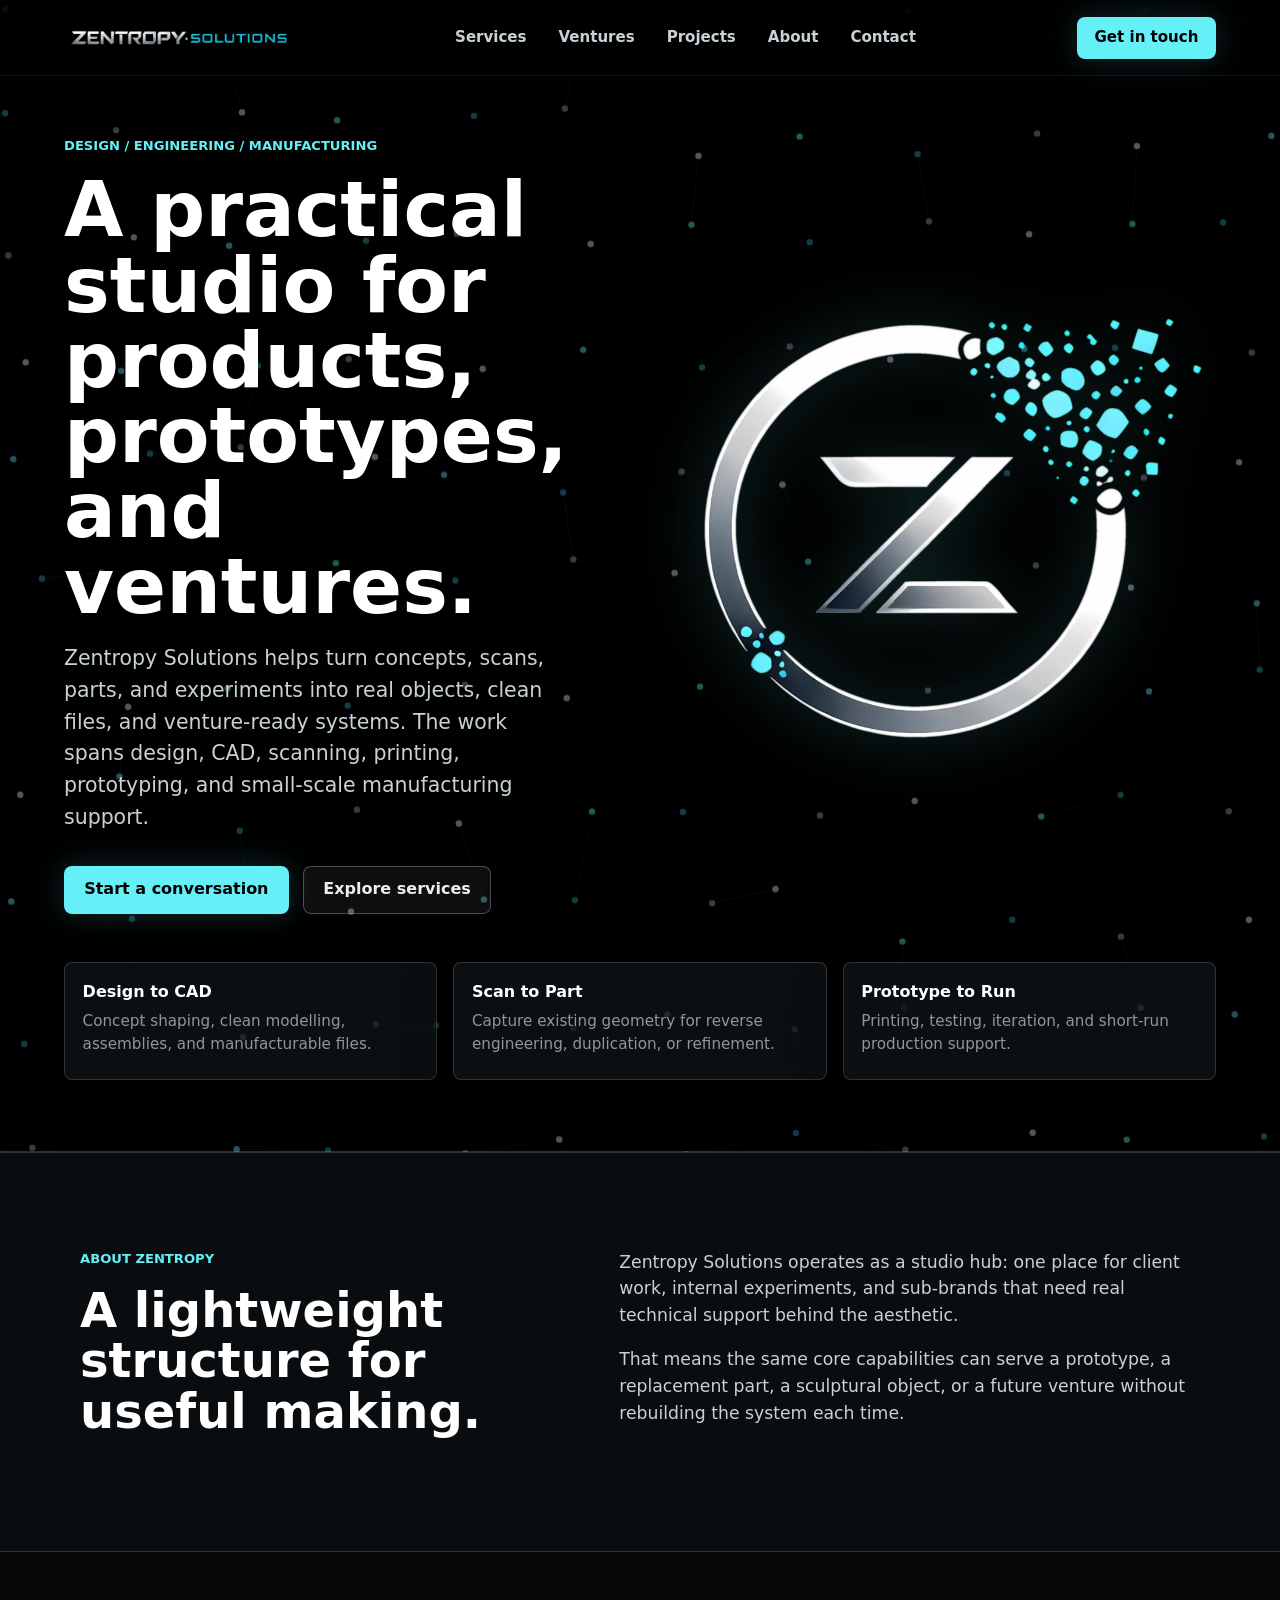
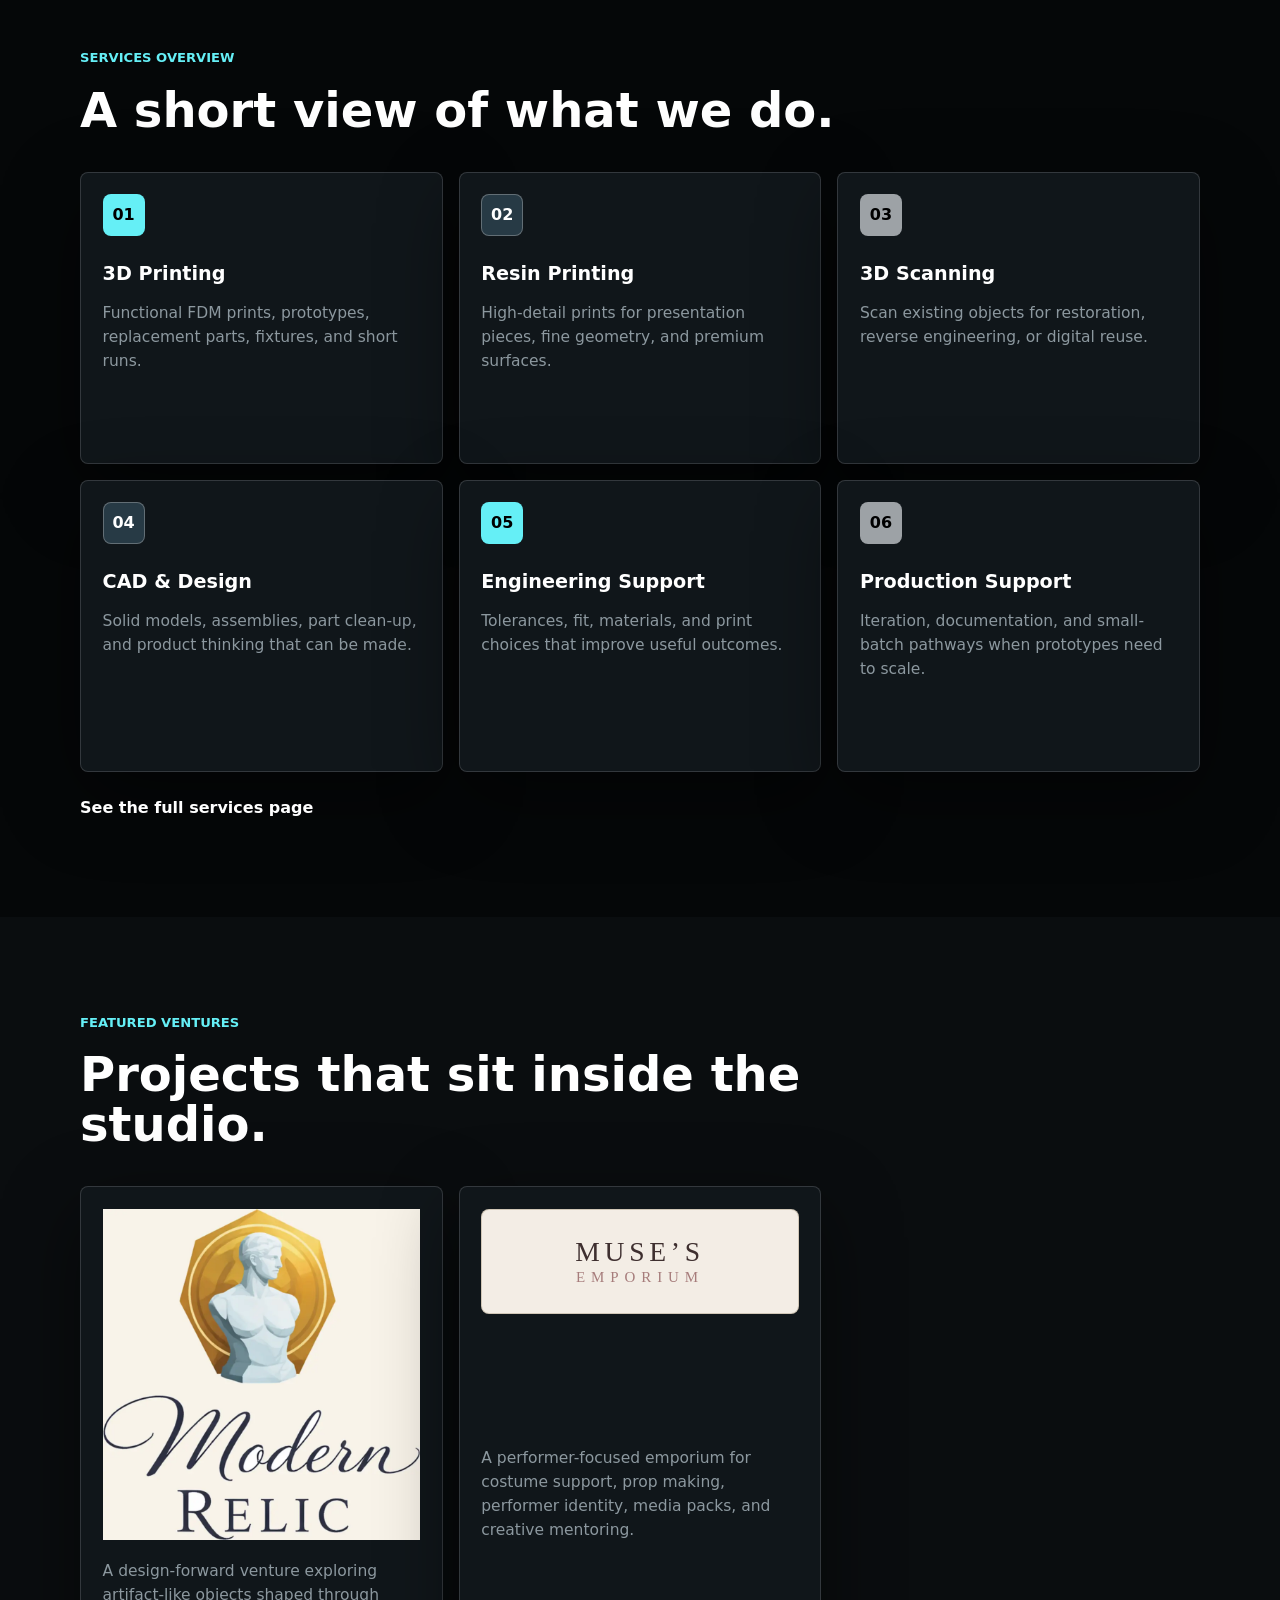
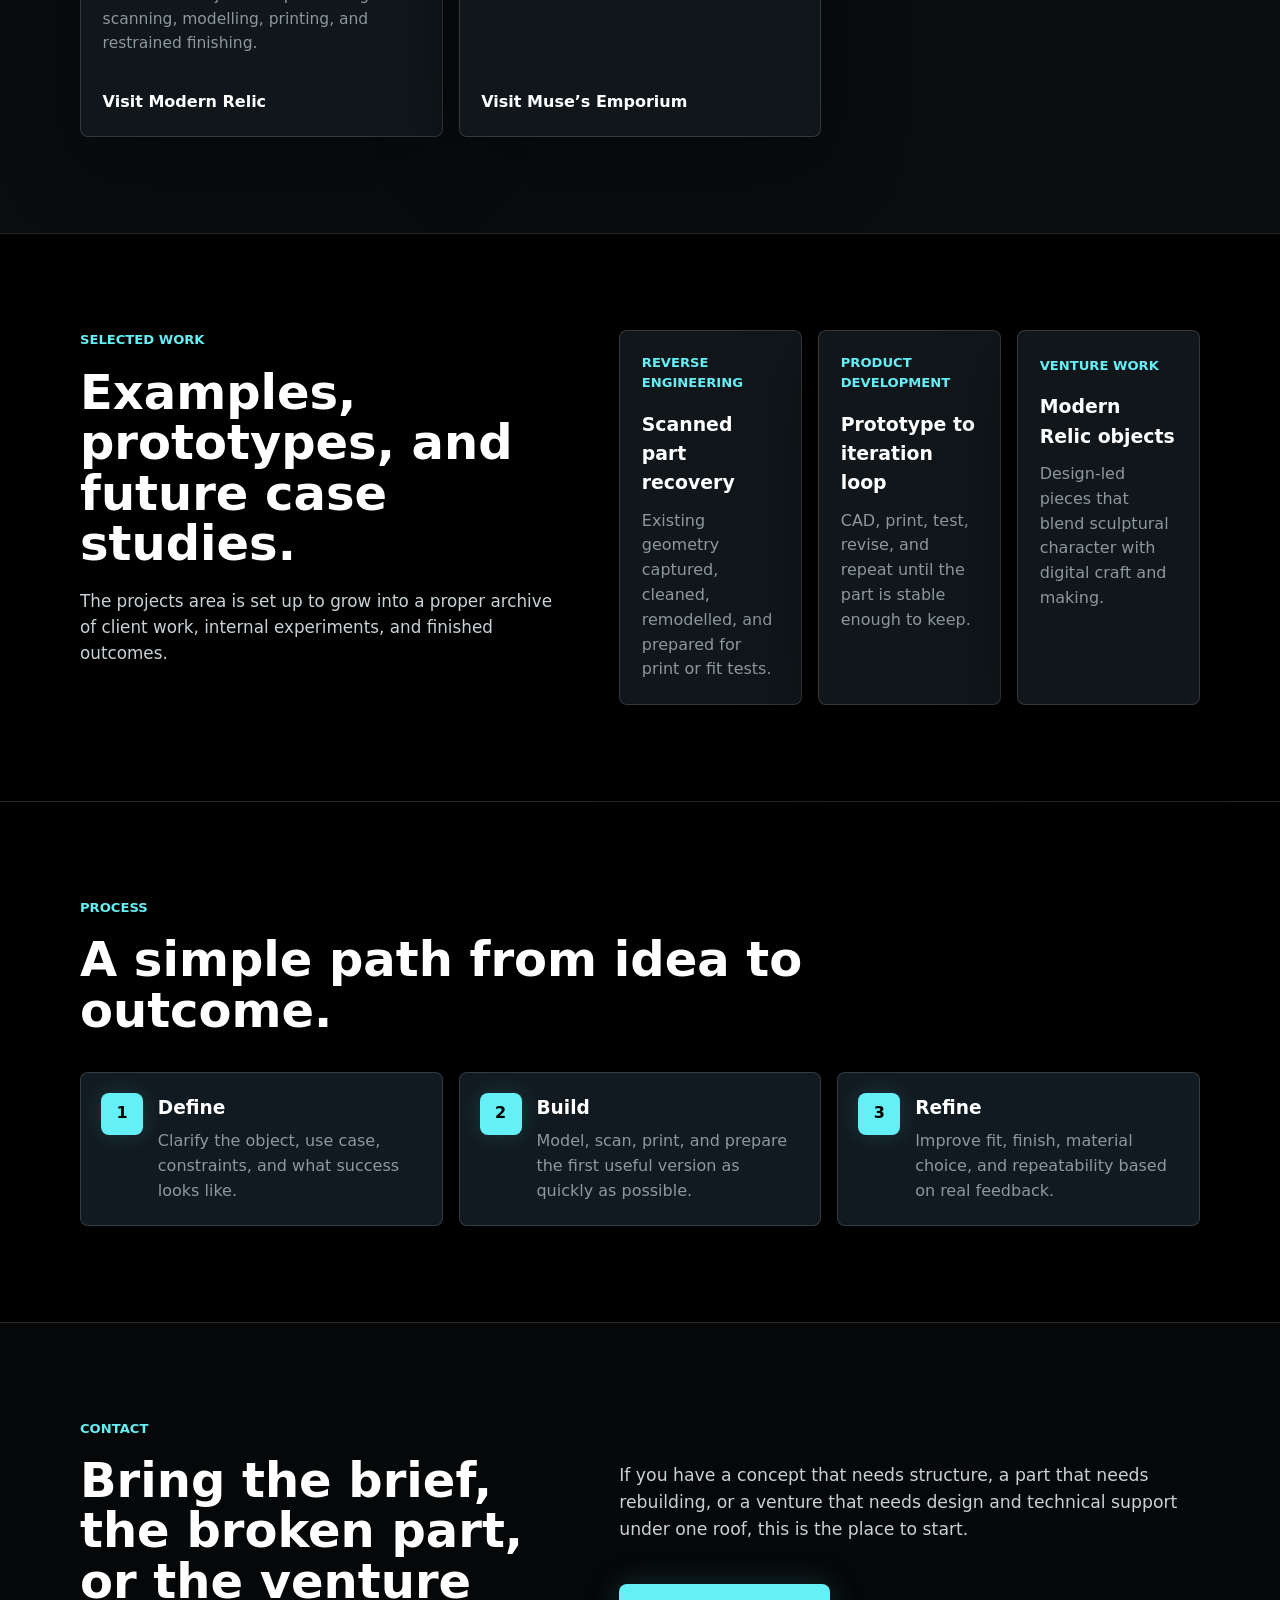
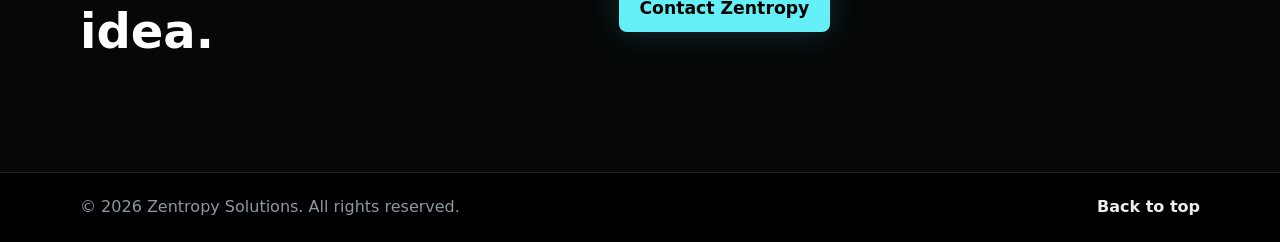
==== commit 977aafd4: "Replace Muse logo section with 'What is Muse’s Emporium' content" ====
--- a/index.html
+++ b/index.html
@@ -175,13 +175,17 @@
               <a class="text-link" href="ventures/modern-relic/">Visit Modern Relic</a>
             </article>
 
-            <article class="service-card venture-card venture-card-placeholder">
-              <h3>Next venture</h3>
+            <article class="service-card venture-card">
+              <img
+                class="venture-card-logo venture-card-logo-muse"
+                src="assets/ventures/muses-emporium/wordmark.svg"
+                alt="Muse’s Emporium"
+              >
               <p>
-                This structure is ready for additional brands, experiments, and product lines as
-                they become real.
+                A performer-focused emporium for costume support, prop making, performer identity,
+                media packs, and creative mentoring.
               </p>
-              <a class="text-link" href="ventures/">View all ventures</a>
+              <a class="text-link" href="ventures/muses-emporium/">Visit Muse’s Emporium</a>
             </article>
           </div>
         </div>
--- a/styles.css
+++ b/styles.css
@@ -807,6 +807,274 @@
   background: #07101d;
 }
 
+.venture-card-logo-muse {
+  padding: 1rem;
+  background: #f3ede5;
+  border: 1px solid rgba(142, 123, 92, 0.34);
+  border-radius: 8px;
+}
+
+.muses-emporium-page {
+  --muse-espresso: #3e2f2f;
+  --muse-dusty-rose: #a67c7b;
+  --muse-parchment: #f3ede5;
+  --muse-warm-gold: #8e7b5c;
+  --muse-linen: #dcc8b3;
+  --black: var(--muse-espresso);
+  --near-black: #2d2323;
+  --surface: var(--muse-parchment);
+  --surface-strong: #fbf7f0;
+  --panel: #fffaf3;
+  --panel-light: var(--muse-linen);
+  --line: rgba(62, 47, 47, 0.18);
+  --line-strong: rgba(142, 123, 92, 0.5);
+  --text: var(--muse-espresso);
+  --text-soft: #5f4c47;
+  --muted: #745f56;
+  --cyan: var(--muse-warm-gold);
+  --cyan-deep: var(--muse-dusty-rose);
+  --steel: var(--muse-linen);
+  --steel-dark: #6b4f4c;
+  --white: #fffaf3;
+  --shadow-cyan: 0 0 32px rgba(142, 123, 92, 0.18);
+  --shadow-panel: 0 24px 80px rgba(62, 47, 47, 0.16);
+  color-scheme: light;
+  color: var(--muse-espresso);
+  background: var(--muse-parchment);
+}
+
+.muses-emporium-page .site-header {
+  color: #f3ede5;
+  background: rgba(62, 47, 47, 0.82);
+  border-bottom-color: rgba(220, 200, 179, 0.2);
+}
+
+.muses-emporium-page .site-header.is-scrolled,
+.muses-emporium-page .site-header.nav-is-open {
+  background: rgba(62, 47, 47, 0.96);
+  border-bottom-color: rgba(142, 123, 92, 0.52);
+}
+
+.muses-emporium-page .primary-nav a {
+  color: rgba(243, 237, 229, 0.82);
+}
+
+.muses-emporium-page .primary-nav a:hover,
+.muses-emporium-page .primary-nav a:focus-visible,
+.muses-emporium-page .primary-nav a[aria-current="page"] {
+  color: #fffaf3;
+  background: rgba(220, 200, 179, 0.14);
+}
+
+.muses-emporium-page .header-cta {
+  color: var(--muse-espresso);
+  background: var(--muse-parchment);
+  box-shadow: 0 0 32px rgba(220, 200, 179, 0.16);
+}
+
+.muse-hero {
+  color: var(--muse-espresso);
+  background:
+    radial-gradient(circle at 20% 18%, rgba(166, 124, 123, 0.24), transparent 34rem),
+    linear-gradient(135deg, #fffaf3 0%, var(--muse-parchment) 52%, #e9d9c8 100%);
+}
+
+.muse-hero .hero-canvas {
+  opacity: 0.18;
+}
+
+.muse-hero .hero-grid {
+  background:
+    linear-gradient(rgba(62, 47, 47, 0.04) 1px, transparent 1px),
+    linear-gradient(90deg, rgba(62, 47, 47, 0.04) 1px, transparent 1px);
+  background-size: 54px 54px;
+  box-shadow: inset 0 -1px 0 rgba(142, 123, 92, 0.24);
+}
+
+.muse-hero h1,
+.muse-hero .signal-list dt,
+.muses-emporium-page h2,
+.muses-emporium-page .service-card h3,
+.muses-emporium-page .process-list span {
+  color: var(--muse-espresso);
+}
+
+.muse-hero h1,
+.muses-emporium-page h2 {
+  font-family: "Playfair Display", Georgia, serif;
+  font-weight: 700;
+  letter-spacing: -0.03em;
+}
+
+.muse-hero .hero-lede,
+.muse-hero .signal-list dd,
+.muses-emporium-page .intro-copy,
+.muses-emporium-page .process-heading p:last-child,
+.muses-emporium-page .contact-copy {
+  color: var(--text-soft);
+}
+
+.muses-emporium-page .eyebrow,
+.muses-emporium-page .section-kicker,
+.muses-emporium-page .project-label {
+  color: var(--muse-dusty-rose);
+  letter-spacing: 0.08em;
+}
+
+.muse-hero-inner {
+  grid-template-columns: minmax(0, 0.86fr) minmax(390px, 1.14fr);
+}
+
+.muse-logo-plaque {
+  display: flex;
+  align-items: center;
+  justify-content: center;
+  min-width: 0;
+  padding: 1.15rem;
+  background: rgba(255, 250, 243, 0.74);
+  border: 1px solid rgba(142, 123, 92, 0.34);
+  border-radius: 8px;
+  box-shadow:
+    0 30px 90px rgba(62, 47, 47, 0.18),
+    inset 0 0 0 1px rgba(255, 250, 243, 0.64);
+}
+
+.muse-logo-plaque img {
+  display: block;
+  width: min(100%, 640px);
+  height: auto;
+}
+
+.muses-emporium-page .button-primary {
+  color: var(--muse-parchment);
+  background: var(--muse-espresso);
+  box-shadow: 0 18px 46px rgba(62, 47, 47, 0.2);
+}
+
+.muses-emporium-page .button-secondary {
+  color: var(--muse-espresso);
+  border-color: rgba(142, 123, 92, 0.5);
+  background: rgba(255, 250, 243, 0.62);
+}
+
+.muses-emporium-page .button-secondary:hover,
+.muses-emporium-page .button-secondary:focus-visible {
+  border-color: rgba(166, 124, 123, 0.82);
+}
+
+.muses-emporium-page .signal-list div,
+.muses-emporium-page .service-card,
+.muses-emporium-page .process-list li,
+.muses-emporium-page .fit-panel {
+  background: rgba(255, 250, 243, 0.78);
+  border-color: rgba(142, 123, 92, 0.26);
+}
+
+.muses-emporium-page .service-card:hover {
+  border-color: rgba(166, 124, 123, 0.58);
+}
+
+.muses-emporium-page .service-card p,
+.muses-emporium-page .process-list p {
+  color: var(--muted);
+}
+
+.muses-emporium-page .service-icon,
+.muses-emporium-page .process-list li::before {
+  color: var(--muse-parchment);
+  background: var(--muse-espresso);
+  box-shadow: 0 0 22px rgba(62, 47, 47, 0.14);
+}
+
+.muses-emporium-page .service-card:nth-child(2n) .service-icon {
+  color: var(--muse-espresso);
+  background: var(--muse-linen);
+  border-color: rgba(142, 123, 92, 0.5);
+}
+
+.muses-emporium-page .service-card:nth-child(3n) .service-icon {
+  color: var(--muse-parchment);
+  background: var(--muse-dusty-rose);
+}
+
+.muse-intro,
+.muse-about {
+  background:
+    linear-gradient(135deg, rgba(220, 200, 179, 0.54), rgba(243, 237, 229, 0.94)),
+    var(--muse-parchment);
+}
+
+.muses-emporium-page .services-section,
+.muses-emporium-page .contact-section {
+  background: #fffaf3;
+}
+
+.muse-process {
+  background: var(--muse-espresso);
+}
+
+.muse-process h2,
+.muse-process .section-kicker,
+.muse-process .process-heading p:last-child {
+  color: var(--muse-parchment);
+}
+
+.muse-process .process-list li {
+  background: rgba(243, 237, 229, 0.96);
+}
+
+.muse-card-feature {
+  justify-content: center;
+  background:
+    linear-gradient(135deg, rgba(243, 237, 229, 0.95), rgba(220, 200, 179, 0.4)),
+    var(--muse-parchment);
+}
+
+.muse-card-feature img {
+  display: block;
+  width: min(100%, 360px);
+  height: auto;
+  margin-bottom: 1.2rem;
+}
+
+.muse-about-panel p {
+  color: var(--text-soft);
+  font-size: 1.05rem;
+}
+
+.muse-about-panel p + p,
+.muse-about-panel .fit-list {
+  margin-top: 1rem;
+}
+
+.muse-about-panel .button {
+  margin-top: 1.6rem;
+}
+
+.muse-back-link {
+  display: inline-block;
+  margin-top: 1rem;
+  margin-left: 1rem;
+  color: var(--muse-espresso);
+}
+
+.muse-back-link:hover,
+.muse-back-link:focus-visible,
+.muses-emporium-page .text-link:hover,
+.muses-emporium-page .text-link:focus-visible {
+  color: var(--muse-dusty-rose);
+}
+
+.muse-footer-layout {
+  align-items: center;
+}
+
+.muse-footer-layout img {
+  width: 54px;
+  height: 54px;
+  object-fit: contain;
+}
+
 @media (max-width: 1060px) {
   .site-header {
     grid-template-columns: auto auto;
@@ -883,6 +1151,12 @@
     justify-content: flex-start;
   }
 
+  .muse-logo-plaque {
+    order: -1;
+    width: min(100%, 720px);
+    justify-content: flex-start;
+  }
+
   .hero h1 {
     font-size: 3.9rem;
   }
@@ -960,6 +1234,10 @@
     padding: 0.8rem;
   }
 
+  .muse-logo-plaque {
+    padding: 0.8rem;
+  }
+
   .button {
     width: 100%;
   }
@@ -1010,6 +1288,10 @@
 
   .footer-layout {
     flex-direction: column;
+  }
+
+  .muse-back-link {
+    margin-left: 0;
   }
 }
 
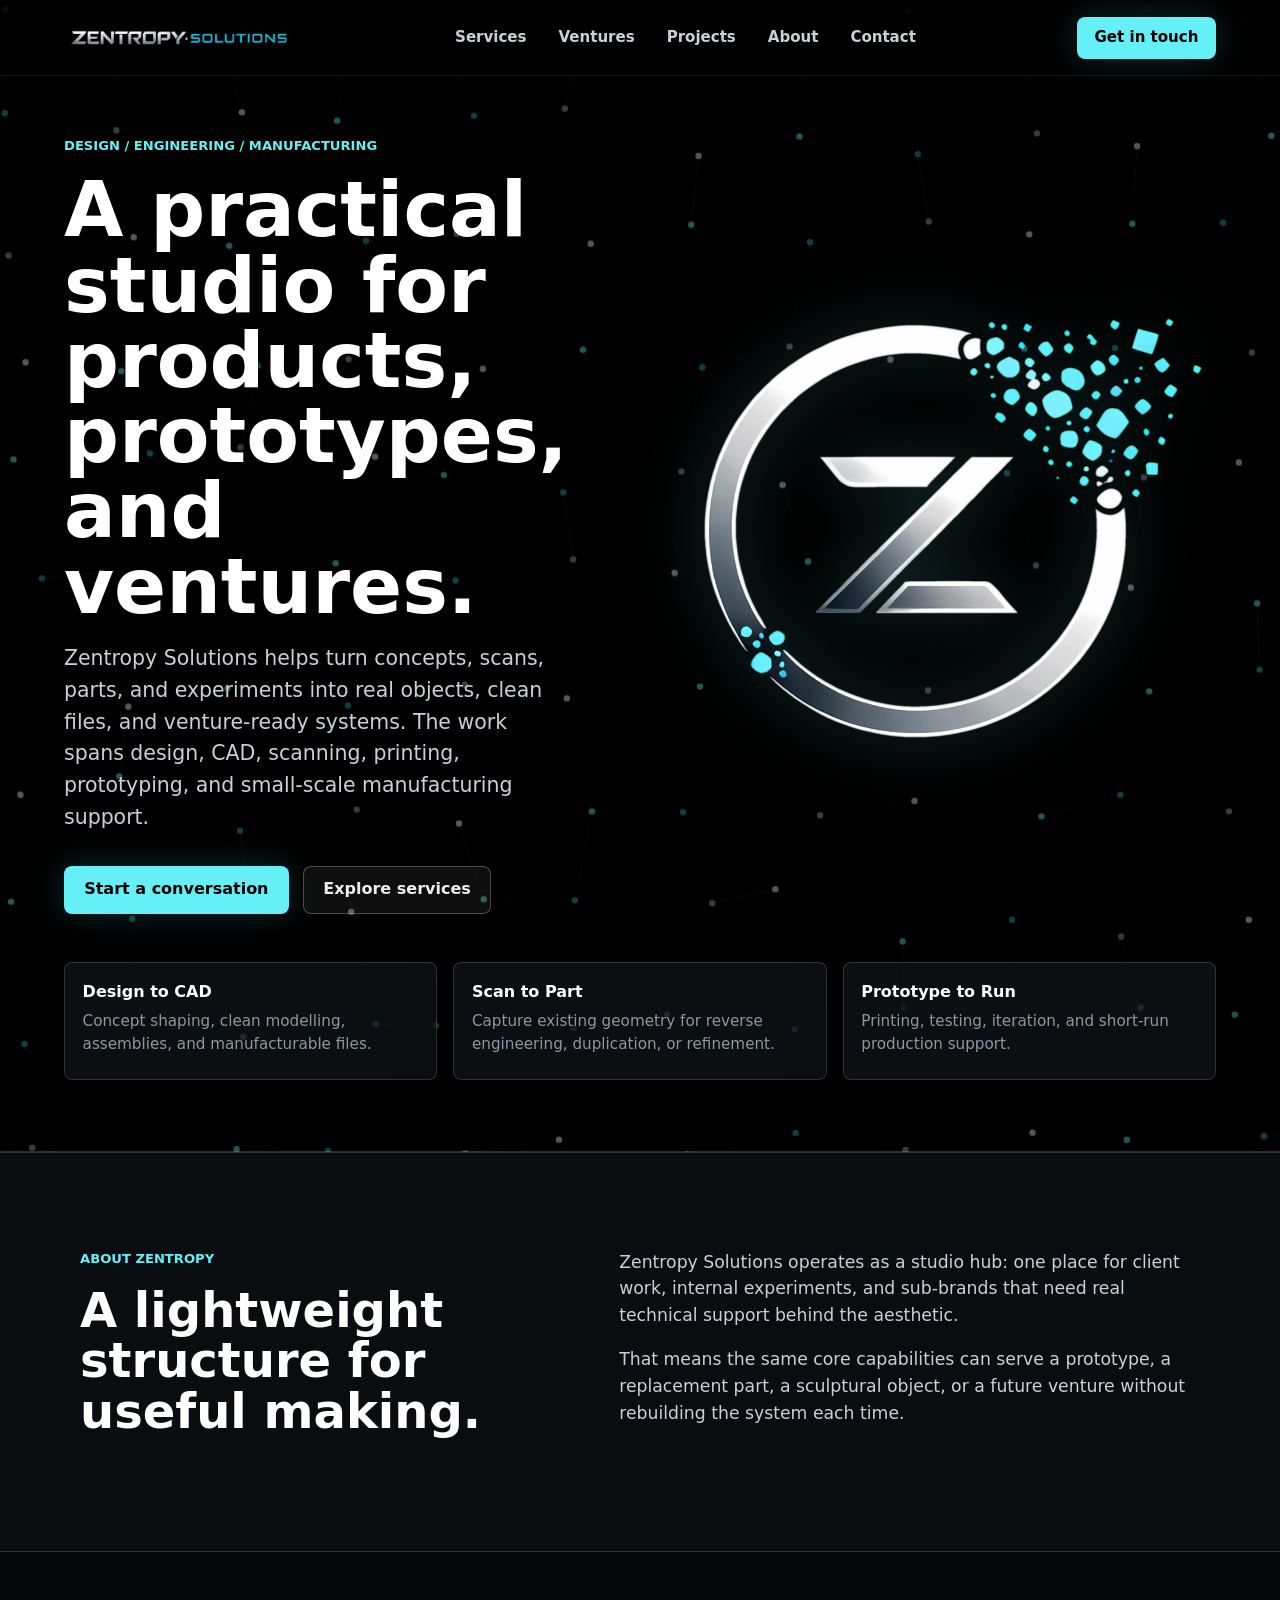
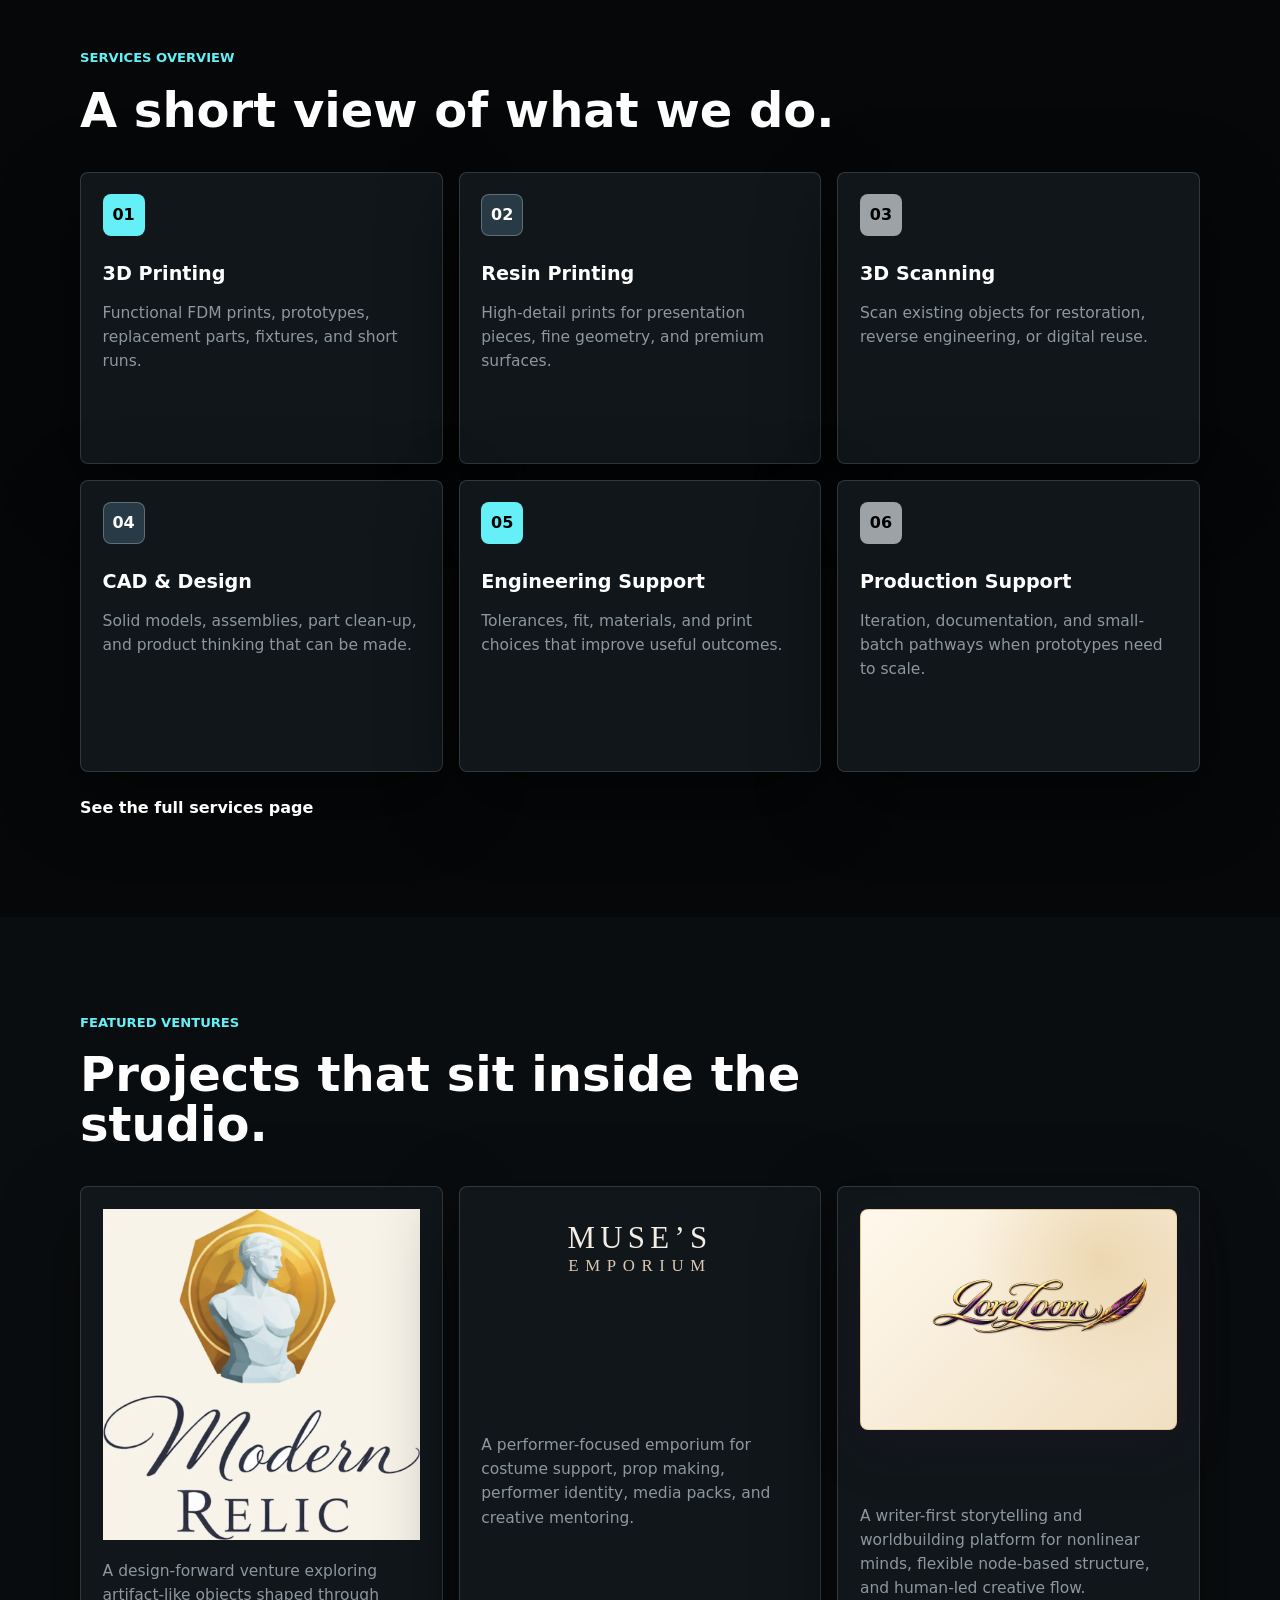
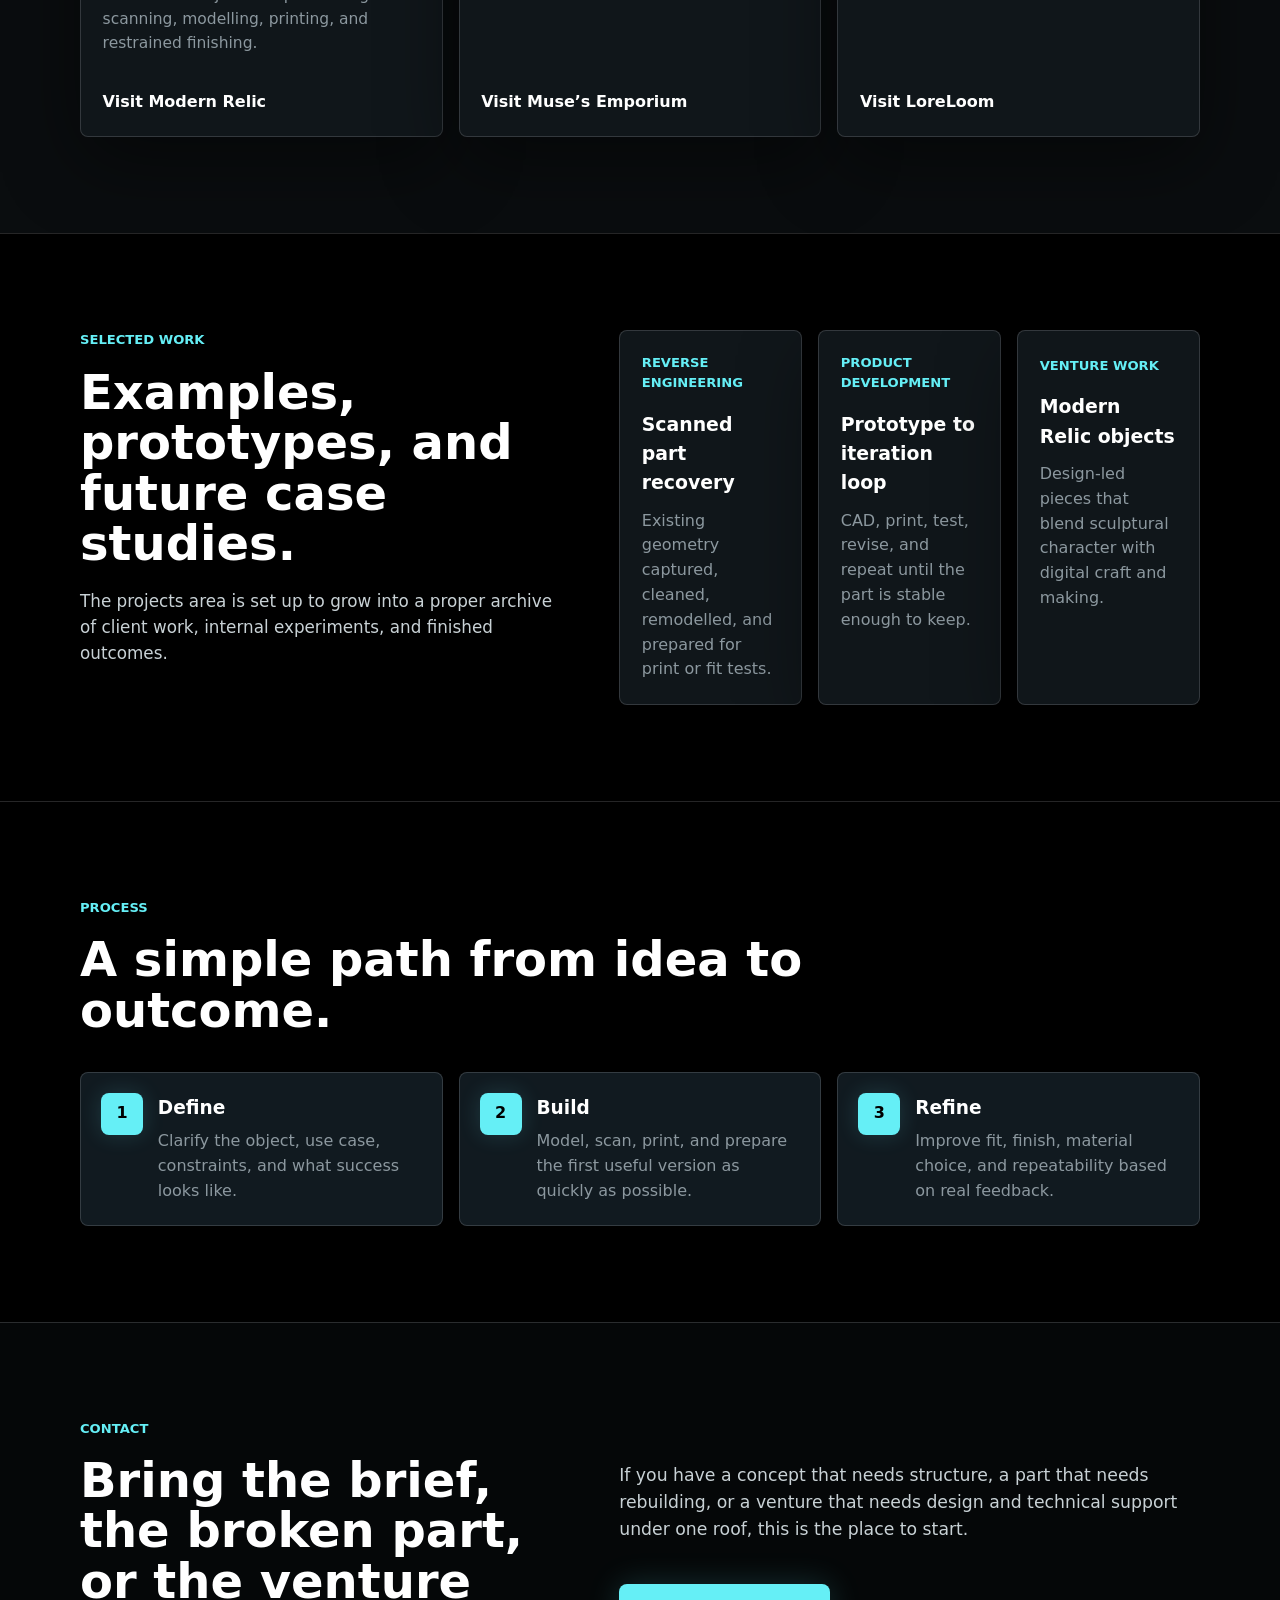
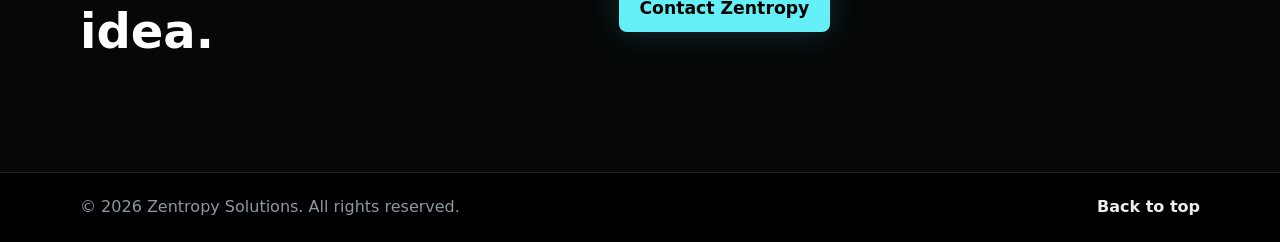
==== commit 958b254e: "Add LoreLoom venture page" ====
--- a/index.html
+++ b/index.html
@@ -187,6 +187,19 @@
               </p>
               <a class="text-link" href="ventures/muses-emporium/">Visit Muse’s Emporium</a>
             </article>
+
+            <article class="service-card venture-card venture-card-loreloom">
+              <img
+                class="venture-card-logo venture-card-logo-loreloom"
+                src="assets/ventures/loreloom/loreloom-logo.webp"
+                alt="LoreLoom logo with plum and gold lettering and a quill"
+              >
+              <p>
+                A writer-first storytelling and worldbuilding platform for nonlinear minds,
+                flexible node-based structure, and human-led creative flow.
+              </p>
+              <a class="text-link" href="ventures/loreloom/">Visit LoreLoom</a>
+            </article>
           </div>
         </div>
       </section>
--- a/styles.css
+++ b/styles.css
@@ -46,6 +46,12 @@
   text-decoration: none;
 }
 
+img {
+  display: block;
+  max-width: 100%;
+  height: auto;
+}
+
 p,
 h1,
 h2,
@@ -105,9 +111,25 @@
 }
 
 .brand img {
+  width: 230px;
+}
+
+.nav-logo-wrap {
+  display: inline-flex;
+  align-items: center;
+  justify-content: center;
+  max-width: 240px;
+  height: 44px;
+  padding: 0.28rem 0.62rem;
+  overflow: hidden;
+  border-radius: 8px;
+}
+
+.brand .nav-logo {
   display: block;
-  width: 230px;
-  height: auto;
+  width: auto;
+  max-width: 220px;
+  max-height: 38px;
 }
 
 .primary-nav {
@@ -242,9 +264,7 @@
 }
 
 .hero-logo-panel img {
-  display: block;
   width: min(100%, 650px);
-  height: auto;
   filter: drop-shadow(0 0 32px rgba(101, 239, 246, 0.2));
 }
 
@@ -639,13 +659,89 @@
 }
 
 .venture-card-logo {
+  width: auto;
+}
+
+.venture-card-media {
+  display: flex;
+  align-items: center;
+  justify-content: center;
+  width: 100%;
+  min-height: 238px;
+  padding: 1.15rem;
+  overflow: hidden;
+  border: 1px solid var(--line);
+  border-radius: 8px;
+}
+
+.venture-card-media img {
   display: block;
-  width: min(100%, 360px);
-  height: auto;
+  width: auto;
+  max-width: 100%;
+  max-height: 190px;
+  object-fit: contain;
+}
+
+.venture-card-media-modern {
+  background: #f7f3e8;
+  border-color: rgba(212, 168, 74, 0.32);
+  box-shadow: inset 0 0 0 1px rgba(2, 8, 23, 0.05);
+}
+
+.venture-card-media-modern img {
+  max-height: 176px;
+}
+
+.venture-card-media-muse {
+  background:
+    radial-gradient(circle at 50% 24%, rgba(166, 124, 123, 0.24), transparent 11rem),
+    #3e2f2f;
+  border-color: rgba(220, 200, 179, 0.32);
+  box-shadow: inset 0 0 0 1px rgba(243, 237, 229, 0.05);
+}
+
+.venture-card-media-muse img {
+  max-height: 162px;
+}
+
+.venture-card-media-loreloom {
+  background:
+    radial-gradient(circle at 70% 34%, rgba(200, 147, 47, 0.22), transparent 9rem),
+    radial-gradient(circle at 28% 70%, rgba(123, 43, 125, 0.16), transparent 10rem),
+    linear-gradient(135deg, #fff8ec 0%, #f4e6cf 100%);
+  border-color: rgba(200, 147, 47, 0.38);
+  box-shadow: inset 0 0 0 1px rgba(51, 19, 52, 0.05);
+}
+
+.venture-card-media-loreloom img {
+  max-height: 164px;
+  filter: drop-shadow(0 16px 24px rgba(51, 19, 52, 0.24));
 }
 
 .venture-card-copy {
   color: var(--text-soft);
+}
+
+.venture-card-status {
+  color: var(--text-soft);
+  font-weight: 800;
+}
+
+.venture-card-actions {
+  display: flex;
+  flex-wrap: wrap;
+  gap: 0.9rem 1.2rem;
+}
+
+.venture-card-logo-loreloom {
+  width: min(100%, 360px);
+  padding: 0.8rem;
+  background:
+    radial-gradient(circle at 76% 22%, rgba(200, 147, 47, 0.22), transparent 8rem),
+    linear-gradient(135deg, #fff8ec, #f0dfc2);
+  border: 1px solid rgba(200, 147, 47, 0.32);
+  border-radius: 8px;
+  filter: drop-shadow(0 16px 26px rgba(51, 19, 52, 0.24));
 }
 
 .venture-card-placeholder {
@@ -724,6 +820,17 @@
   border-bottom-color: rgba(212, 168, 74, 0.32);
 }
 
+.modern-relic-page .nav-logo-wrap-modern {
+  padding: 0.24rem 0.6rem;
+  background: #f7f3e8;
+  border: 1px solid rgba(212, 168, 74, 0.28);
+  box-shadow: inset 0 0 0 1px rgba(2, 8, 23, 0.05);
+}
+
+.modern-relic-page .brand .nav-logo {
+  max-height: 34px;
+}
+
 .modern-relic-page .primary-nav a:hover,
 .modern-relic-page .primary-nav a:focus-visible,
 .modern-relic-page .primary-nav a[aria-current="page"] {
@@ -761,9 +868,7 @@
 }
 
 .modern-relic-logo-plaque img {
-  display: block;
   width: min(100%, 640px);
-  height: auto;
 }
 
 .modern-relic-page .button-primary {
@@ -805,13 +910,6 @@
 
 .modern-relic-fit {
   background: #07101d;
-}
-
-.venture-card-logo-muse {
-  padding: 1rem;
-  background: #f3ede5;
-  border: 1px solid rgba(142, 123, 92, 0.34);
-  border-radius: 8px;
 }
 
 .muses-emporium-page {
@@ -872,6 +970,18 @@
   box-shadow: 0 0 32px rgba(220, 200, 179, 0.16);
 }
 
+.muses-emporium-page .nav-logo-wrap-muse {
+  padding: 0;
+  background: transparent;
+  border: 0;
+}
+
+.muses-emporium-page .brand .nav-logo {
+  width: 176px;
+  max-width: 176px;
+  max-height: 44px;
+}
+
 .muse-hero {
   color: var(--muse-espresso);
   background:
@@ -940,9 +1050,7 @@
 }
 
 .muse-logo-plaque img {
-  display: block;
   width: min(100%, 640px);
-  height: auto;
 }
 
 .muses-emporium-page .button-primary {
@@ -1031,9 +1139,7 @@
 }
 
 .muse-card-feature img {
-  display: block;
   width: min(100%, 360px);
-  height: auto;
   margin-bottom: 1.2rem;
 }
 
@@ -1075,6 +1181,287 @@
   object-fit: contain;
 }
 
+.loreloom-page {
+  --loreloom-plum: #331334;
+  --loreloom-plum-bright: #7b2b7d;
+  --loreloom-gold: #c8932f;
+  --loreloom-parchment: #f6ead4;
+  --loreloom-ink: #241325;
+  --loreloom-brown: #76573a;
+  --black: var(--loreloom-plum);
+  --near-black: #2a102b;
+  --surface: var(--loreloom-parchment);
+  --surface-strong: #fff8ec;
+  --panel: #fffaf1;
+  --panel-light: #ead5b8;
+  --line: rgba(51, 19, 52, 0.18);
+  --line-strong: rgba(200, 147, 47, 0.52);
+  --text: var(--loreloom-ink);
+  --text-soft: #604660;
+  --muted: #74576f;
+  --cyan: var(--loreloom-gold);
+  --cyan-deep: var(--loreloom-plum-bright);
+  --steel: #ead5b8;
+  --steel-dark: #5b315b;
+  --white: #fffaf1;
+  --shadow-cyan: 0 0 32px rgba(200, 147, 47, 0.18);
+  --shadow-panel: 0 24px 80px rgba(51, 19, 52, 0.16);
+  color-scheme: light;
+  color: var(--loreloom-ink);
+  background: var(--loreloom-parchment);
+}
+
+.loreloom-page .site-header {
+  color: #fff8ec;
+  background: rgba(51, 19, 52, 0.84);
+  border-bottom-color: rgba(200, 147, 47, 0.22);
+}
+
+.loreloom-page .site-header.is-scrolled,
+.loreloom-page .site-header.nav-is-open {
+  background: rgba(51, 19, 52, 0.96);
+  border-bottom-color: rgba(200, 147, 47, 0.52);
+}
+
+.loreloom-page .primary-nav a {
+  color: rgba(255, 248, 236, 0.82);
+}
+
+.loreloom-page .primary-nav a:hover,
+.loreloom-page .primary-nav a:focus-visible,
+.loreloom-page .primary-nav a[aria-current="page"] {
+  color: #fffaf1;
+  background: rgba(200, 147, 47, 0.16);
+}
+
+.loreloom-page .header-cta {
+  color: var(--loreloom-plum);
+  background: var(--loreloom-gold);
+  box-shadow: 0 0 32px rgba(200, 147, 47, 0.2);
+}
+
+.loreloom-page .nav-logo-wrap-loreloom {
+  padding: 0.12rem 0.45rem;
+  background: rgba(255, 248, 236, 0.92);
+  border: 1px solid rgba(200, 147, 47, 0.36);
+}
+
+.loreloom-page .brand .nav-logo {
+  width: 194px;
+  max-width: 194px;
+  max-height: 38px;
+  object-fit: contain;
+}
+
+.loreloom-hero {
+  color: var(--loreloom-ink);
+  background:
+    radial-gradient(circle at 18% 22%, rgba(123, 43, 125, 0.16), transparent 30rem),
+    radial-gradient(circle at 78% 26%, rgba(200, 147, 47, 0.2), transparent 28rem),
+    linear-gradient(135deg, #fffaf1 0%, var(--loreloom-parchment) 58%, #e9d2ae 100%);
+}
+
+.loreloom-hero::before {
+  position: absolute;
+  inset: 0;
+  pointer-events: none;
+  background-image:
+    linear-gradient(rgba(51, 19, 52, 0.035) 1px, transparent 1px),
+    linear-gradient(90deg, rgba(51, 19, 52, 0.025) 1px, transparent 1px);
+  background-size: 42px 42px;
+  content: "";
+  mix-blend-mode: multiply;
+}
+
+.loreloom-hero .hero-canvas {
+  opacity: 0.14;
+}
+
+.loreloom-hero .hero-grid {
+  box-shadow: inset 0 -1px 0 rgba(200, 147, 47, 0.24);
+}
+
+.loreloom-hero h1,
+.loreloom-hero .signal-list dt,
+.loreloom-page h2,
+.loreloom-page .service-card h3,
+.loreloom-page .process-list span {
+  color: var(--loreloom-ink);
+}
+
+.loreloom-hero h1,
+.loreloom-page h2 {
+  font-family: Georgia, "Times New Roman", serif;
+  font-weight: 700;
+  letter-spacing: -0.04em;
+}
+
+.loreloom-hero .hero-lede,
+.loreloom-hero .signal-list dd,
+.loreloom-page .intro-copy,
+.loreloom-page .process-heading p:last-child,
+.loreloom-page .contact-copy {
+  color: var(--text-soft);
+}
+
+.loreloom-page .eyebrow,
+.loreloom-page .section-kicker,
+.loreloom-page .project-label {
+  color: var(--loreloom-plum-bright);
+  letter-spacing: 0.08em;
+}
+
+.loreloom-hero-inner {
+  grid-template-columns: minmax(0, 0.88fr) minmax(390px, 1.12fr);
+}
+
+.loreloom-logo-plaque {
+  display: flex;
+  align-items: center;
+  justify-content: center;
+  min-width: 0;
+  padding: 1.15rem;
+  background:
+    radial-gradient(circle at 72% 24%, rgba(200, 147, 47, 0.2), transparent 13rem),
+    rgba(255, 250, 241, 0.78);
+  border: 1px solid rgba(200, 147, 47, 0.36);
+  border-radius: 8px;
+  box-shadow:
+    0 30px 90px rgba(51, 19, 52, 0.18),
+    inset 0 0 0 1px rgba(255, 250, 241, 0.64);
+}
+
+.loreloom-logo-plaque img {
+  width: min(100%, 660px);
+  filter: drop-shadow(0 18px 28px rgba(51, 19, 52, 0.22));
+}
+
+.loreloom-page .button-primary {
+  color: #fffaf1;
+  background: var(--loreloom-plum);
+  box-shadow: 0 18px 46px rgba(51, 19, 52, 0.22);
+}
+
+.loreloom-page .button-secondary {
+  color: var(--loreloom-plum);
+  border-color: rgba(200, 147, 47, 0.54);
+  background: rgba(255, 250, 241, 0.62);
+}
+
+.loreloom-page .button-secondary:hover,
+.loreloom-page .button-secondary:focus-visible {
+  border-color: rgba(123, 43, 125, 0.72);
+}
+
+.loreloom-page .signal-list div,
+.loreloom-page .service-card,
+.loreloom-page .process-list li,
+.loreloom-page .fit-panel {
+  background:
+    linear-gradient(135deg, rgba(255, 250, 241, 0.88), rgba(246, 234, 212, 0.72)),
+    var(--panel);
+  border-color: rgba(200, 147, 47, 0.28);
+}
+
+.loreloom-page .service-card:hover {
+  border-color: rgba(123, 43, 125, 0.5);
+}
+
+.loreloom-page .service-card p,
+.loreloom-page .process-list p {
+  color: var(--muted);
+}
+
+.loreloom-page .service-icon,
+.loreloom-page .process-list li::before {
+  color: #fffaf1;
+  background: var(--loreloom-plum);
+  box-shadow: 0 0 22px rgba(51, 19, 52, 0.14);
+}
+
+.loreloom-page .service-card:nth-child(2n) .service-icon {
+  color: var(--loreloom-plum);
+  background: var(--loreloom-gold);
+  border-color: rgba(51, 19, 52, 0.24);
+}
+
+.loreloom-page .service-card:nth-child(3n) .service-icon {
+  color: #fffaf1;
+  background: var(--loreloom-plum-bright);
+}
+
+.loreloom-intro,
+.loreloom-beliefs {
+  background:
+    radial-gradient(circle at 86% 14%, rgba(200, 147, 47, 0.16), transparent 20rem),
+    linear-gradient(135deg, rgba(234, 213, 184, 0.52), rgba(246, 234, 212, 0.94)),
+    var(--loreloom-parchment);
+}
+
+.loreloom-page .services-section,
+.loreloom-page .contact-section {
+  background: #fffaf1;
+}
+
+.loreloom-process {
+  background:
+    radial-gradient(circle at 16% 20%, rgba(123, 43, 125, 0.28), transparent 26rem),
+    var(--loreloom-plum);
+}
+
+.loreloom-process h2,
+.loreloom-process .section-kicker,
+.loreloom-process .process-heading p:last-child {
+  color: var(--loreloom-parchment);
+}
+
+.loreloom-process .process-list li {
+  background: rgba(255, 250, 241, 0.96);
+}
+
+.loreloom-card-feature {
+  background:
+    radial-gradient(circle at 80% 0%, rgba(200, 147, 47, 0.24), transparent 10rem),
+    linear-gradient(135deg, rgba(255, 250, 241, 0.95), rgba(234, 213, 184, 0.5)),
+    var(--loreloom-parchment);
+}
+
+.loreloom-beliefs-panel .fit-list li::before {
+  background: var(--loreloom-gold);
+  box-shadow: 0 0 16px rgba(200, 147, 47, 0.38);
+}
+
+.loreloom-beta .hero-actions {
+  margin-top: 1.5rem;
+}
+
+.loreloom-back-link {
+  display: inline-block;
+  margin-top: 1rem;
+  color: var(--loreloom-plum);
+}
+
+.loreloom-back-link:hover,
+.loreloom-back-link:focus-visible,
+.loreloom-page .text-link:hover,
+.loreloom-page .text-link:focus-visible {
+  color: var(--loreloom-plum-bright);
+}
+
+.loreloom-footer-layout {
+  align-items: center;
+}
+
+.loreloom-footer-layout img {
+  width: 96px;
+  height: 54px;
+  object-fit: contain;
+  padding: 0.2rem 0.3rem;
+  background: #fffaf1;
+  border: 1px solid rgba(200, 147, 47, 0.28);
+  border-radius: 8px;
+}
+
 @media (max-width: 1060px) {
   .site-header {
     grid-template-columns: auto auto;
@@ -1082,6 +1469,11 @@
 
   .brand img {
     width: 210px;
+  }
+
+  .brand .nav-logo {
+    max-width: 190px;
+    max-height: 36px;
   }
 
   .nav-toggle {
@@ -1157,6 +1549,12 @@
     justify-content: flex-start;
   }
 
+  .loreloom-logo-plaque {
+    order: -1;
+    width: min(100%, 720px);
+    justify-content: flex-start;
+  }
+
   .hero h1 {
     font-size: 3.9rem;
   }
@@ -1191,6 +1589,18 @@
   }
 }
 
+@media (max-width: 768px) {
+  .hero-logo-panel img {
+    width: min(100%, 380px);
+  }
+
+  .modern-relic-logo-plaque img,
+  .muse-logo-plaque img,
+  .loreloom-logo-plaque img {
+    max-height: 260px;
+  }
+}
+
 @media (max-width: 680px) {
   .site-header {
     min-height: 68px;
@@ -1201,6 +1611,17 @@
     width: 180px;
   }
 
+  .nav-logo-wrap {
+    max-width: 190px;
+    height: 40px;
+    padding: 0.24rem 0.5rem;
+  }
+
+  .brand .nav-logo {
+    max-width: 170px;
+    max-height: 32px;
+  }
+
   .hero {
     padding: 6.4rem 1rem 3.3rem;
   }
@@ -1227,14 +1648,24 @@
   }
 
   .hero-logo-panel img {
-    width: min(100%, 420px);
+    width: min(100%, 340px);
+  }
+
+  .modern-relic-logo-plaque img {
+    max-height: 220px;
+  }
+
+  .muse-logo-plaque img,
+  .loreloom-logo-plaque img {
+    max-height: 220px;
   }
 
   .modern-relic-logo-plaque {
     padding: 0.8rem;
   }
 
-  .muse-logo-plaque {
+  .muse-logo-plaque,
+  .loreloom-logo-plaque {
     padding: 0.8rem;
   }
 
@@ -1266,8 +1697,25 @@
     grid-template-columns: 1fr;
   }
 
-  .venture-card-logo {
-    width: min(100%, 300px);
+  .venture-card-media {
+    min-height: 192px;
+    padding: 0.9rem;
+  }
+
+  .venture-card-media img {
+    max-height: 136px;
+  }
+
+  .venture-card-media-modern img {
+    max-height: 126px;
+  }
+
+  .venture-card-media-muse img {
+    max-height: 120px;
+  }
+
+  .venture-card-media-loreloom img {
+    max-height: 118px;
   }
 
   .service-card {
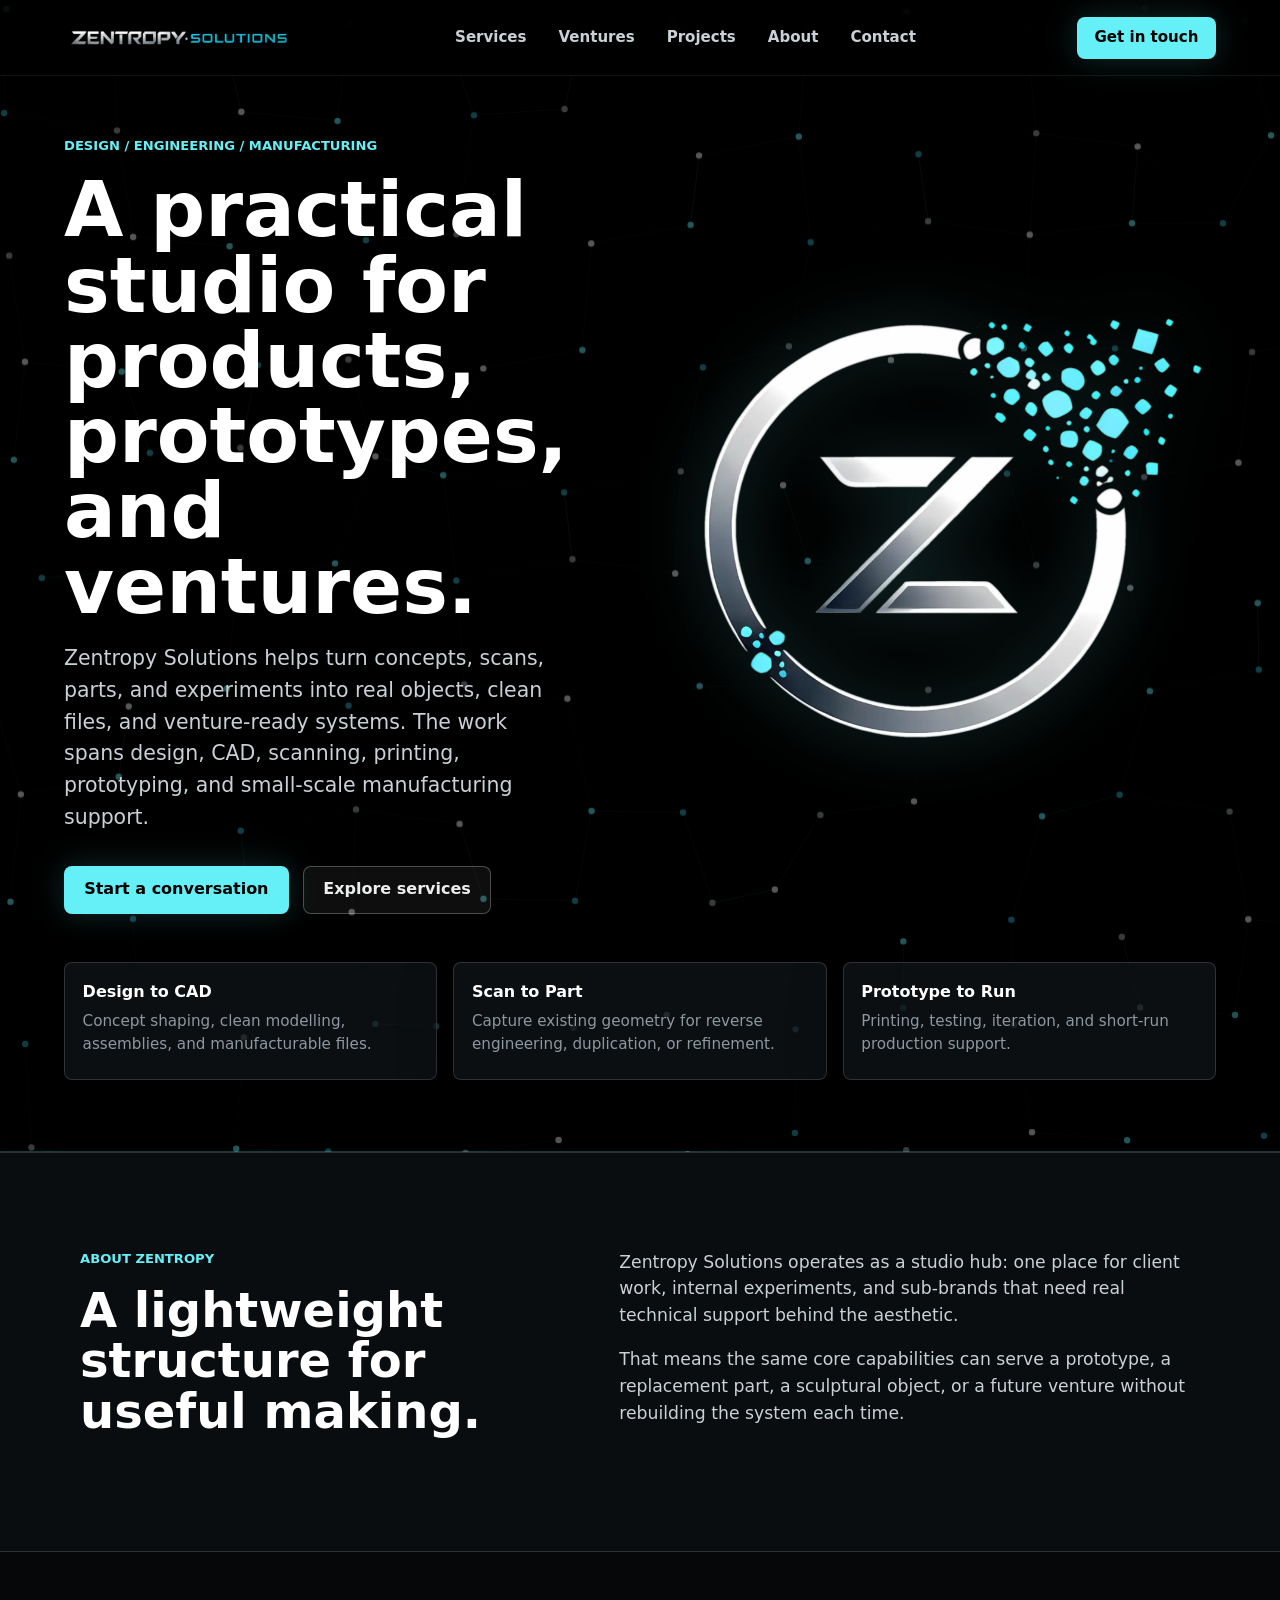
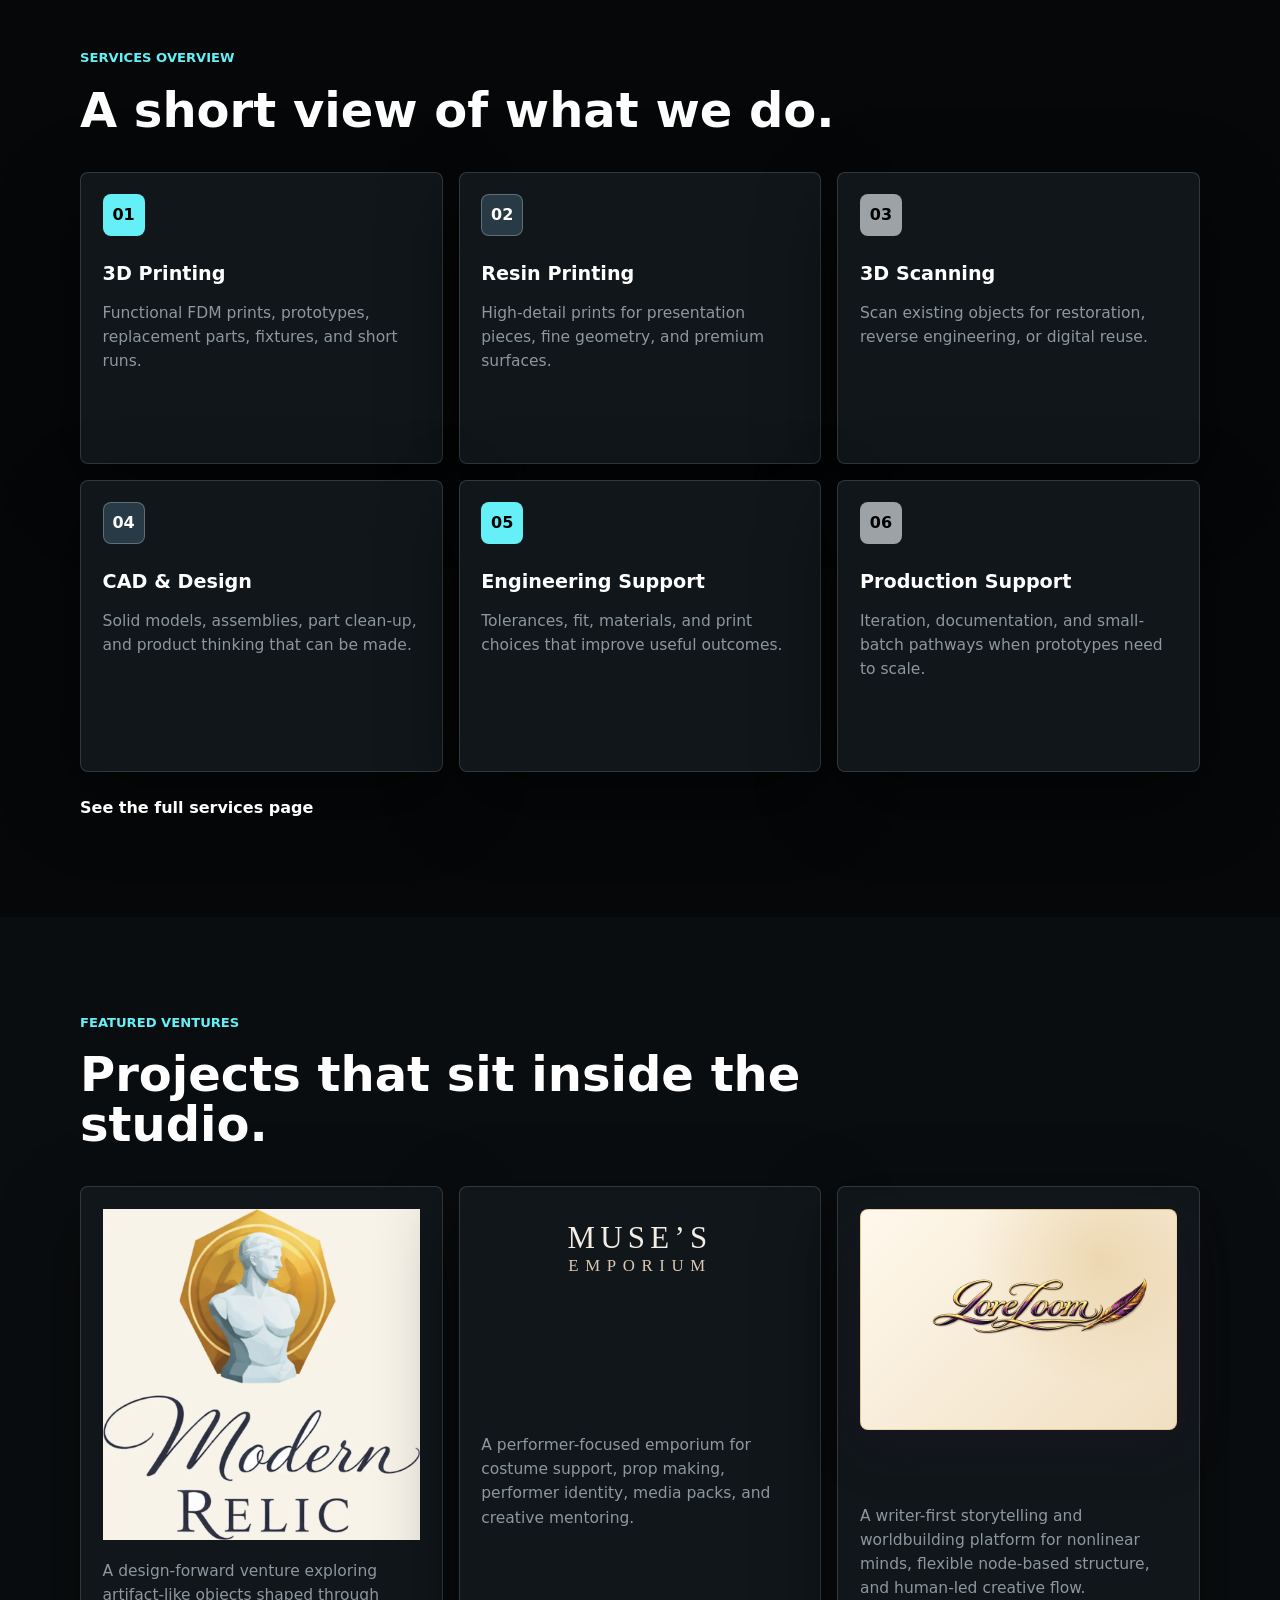
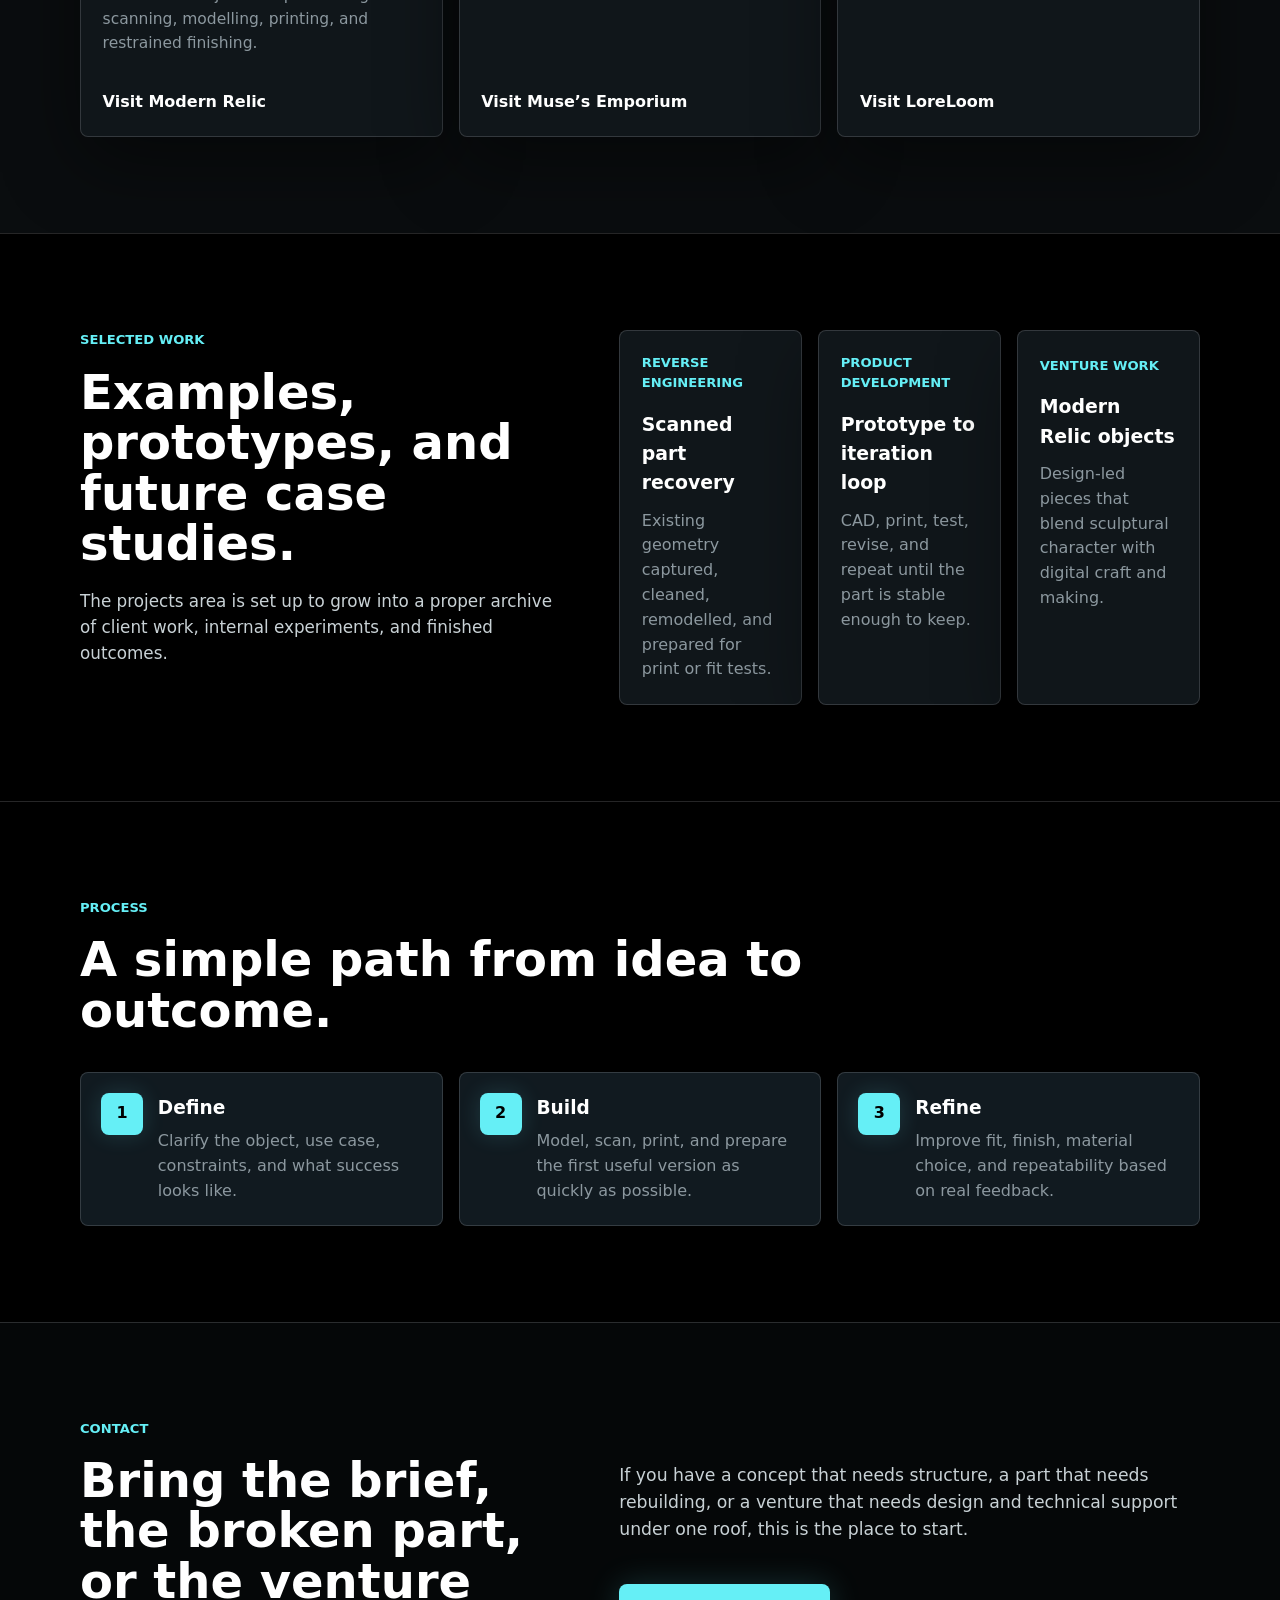
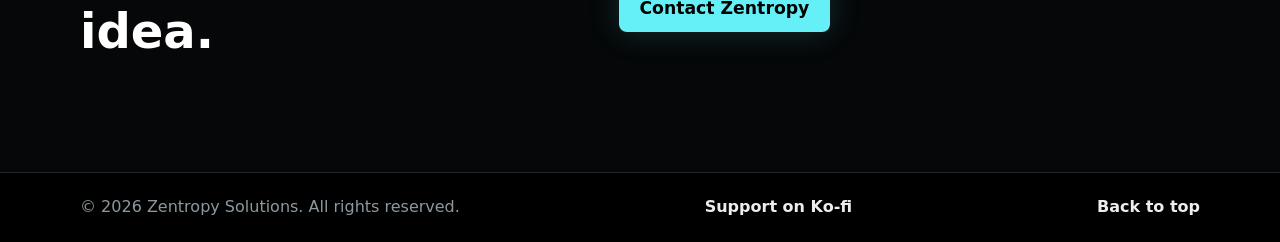
==== commit ffabd889: "LoreLoom alpha redesign + site-wide Ko-fi link - Rewrite LoreLoom hero around the loom motif and pri" ====
--- a/index.html
+++ b/index.html
@@ -282,6 +282,7 @@
     <footer class="site-footer">
       <div class="section-shell footer-layout">
         <p>&copy; <span data-year></span> Zentropy Solutions. All rights reserved.</p>
+        <a class="kofi-link" href="https://ko-fi.com/zentropysolutions" target="_blank" rel="noopener">Support on Ko-fi</a>
         <a href="#top">Back to top</a>
       </div>
     </footer>
--- a/styles.css
+++ b/styles.css
@@ -1241,16 +1241,25 @@
 }
 
 .loreloom-page .nav-logo-wrap-loreloom {
-  padding: 0.12rem 0.45rem;
+  position: relative;
+  width: 194px;
+  height: 48px;
+  padding: 0;
+  overflow: hidden;
   background: rgba(255, 248, 236, 0.92);
   border: 1px solid rgba(200, 147, 47, 0.36);
 }
 
 .loreloom-page .brand .nav-logo {
-  width: 194px;
-  max-width: 194px;
-  max-height: 38px;
-  object-fit: contain;
+  visibility: visible;
+  display: block;
+  position: absolute;
+  top: -24px;
+  left: 5px;
+  width: auto;
+  height: 110px;
+  max-width: none;
+  max-height: none;
 }
 
 .loreloom-hero {
@@ -1261,43 +1270,19 @@
     linear-gradient(135deg, #fffaf1 0%, var(--loreloom-parchment) 58%, #e9d2ae 100%);
 }
 
-.loreloom-hero::before {
-  position: absolute;
-  inset: 0;
-  pointer-events: none;
-  background-image:
-    linear-gradient(rgba(51, 19, 52, 0.035) 1px, transparent 1px),
-    linear-gradient(90deg, rgba(51, 19, 52, 0.025) 1px, transparent 1px);
-  background-size: 42px 42px;
-  content: "";
-  mix-blend-mode: multiply;
-}
-
-.loreloom-hero .hero-canvas {
-  opacity: 0.14;
-}
-
-.loreloom-hero .hero-grid {
-  box-shadow: inset 0 -1px 0 rgba(200, 147, 47, 0.24);
-}
-
 .loreloom-hero h1,
-.loreloom-hero .signal-list dt,
 .loreloom-page h2,
 .loreloom-page .service-card h3,
 .loreloom-page .process-list span {
   color: var(--loreloom-ink);
 }
 
-.loreloom-hero h1,
 .loreloom-page h2 {
-  font-family: Georgia, "Times New Roman", serif;
   font-weight: 700;
   letter-spacing: -0.04em;
 }
 
 .loreloom-hero .hero-lede,
-.loreloom-hero .signal-list dd,
 .loreloom-page .intro-copy,
 .loreloom-page .process-heading p:last-child,
 .loreloom-page .contact-copy {
@@ -1309,31 +1294,6 @@
 .loreloom-page .project-label {
   color: var(--loreloom-plum-bright);
   letter-spacing: 0.08em;
-}
-
-.loreloom-hero-inner {
-  grid-template-columns: minmax(0, 0.88fr) minmax(390px, 1.12fr);
-}
-
-.loreloom-logo-plaque {
-  display: flex;
-  align-items: center;
-  justify-content: center;
-  min-width: 0;
-  padding: 1.15rem;
-  background:
-    radial-gradient(circle at 72% 24%, rgba(200, 147, 47, 0.2), transparent 13rem),
-    rgba(255, 250, 241, 0.78);
-  border: 1px solid rgba(200, 147, 47, 0.36);
-  border-radius: 8px;
-  box-shadow:
-    0 30px 90px rgba(51, 19, 52, 0.18),
-    inset 0 0 0 1px rgba(255, 250, 241, 0.64);
-}
-
-.loreloom-logo-plaque img {
-  width: min(100%, 660px);
-  filter: drop-shadow(0 18px 28px rgba(51, 19, 52, 0.22));
 }
 
 .loreloom-page .button-primary {
@@ -1549,12 +1509,6 @@
     justify-content: flex-start;
   }
 
-  .loreloom-logo-plaque {
-    order: -1;
-    width: min(100%, 720px);
-    justify-content: flex-start;
-  }
-
   .hero h1 {
     font-size: 3.9rem;
   }
@@ -1595,8 +1549,7 @@
   }
 
   .modern-relic-logo-plaque img,
-  .muse-logo-plaque img,
-  .loreloom-logo-plaque img {
+  .muse-logo-plaque img {
     max-height: 260px;
   }
 }
@@ -1617,6 +1570,18 @@
     padding: 0.24rem 0.5rem;
   }
 
+  .loreloom-page .nav-logo-wrap-loreloom {
+    width: 168px;
+    height: 42px;
+    padding: 0;
+  }
+
+  .loreloom-page .brand .nav-logo {
+    top: -20px;
+    left: 4px;
+    height: 96px;
+  }
+
   .brand .nav-logo {
     max-width: 170px;
     max-height: 32px;
@@ -1655,17 +1620,12 @@
     max-height: 220px;
   }
 
-  .muse-logo-plaque img,
-  .loreloom-logo-plaque img {
+  .muse-logo-plaque img {
     max-height: 220px;
   }
 
-  .modern-relic-logo-plaque {
-    padding: 0.8rem;
-  }
-
-  .muse-logo-plaque,
-  .loreloom-logo-plaque {
+  .modern-relic-logo-plaque,
+  .muse-logo-plaque {
     padding: 0.8rem;
   }
 
@@ -1753,3 +1713,627 @@
     animation-iteration-count: 1 !important;
   }
 }
+
+/* === LoreLoom private-alpha hero (redesign) ===================== */
+
+.loreloom-page {
+  font-family: "Spectral", Georgia, "Times New Roman", serif;
+}
+
+.loreloom-page::before {
+  content: "";
+  position: fixed;
+  inset: 0;
+  z-index: 0;
+  pointer-events: none;
+  background:
+    radial-gradient(120% 90% at 12% 8%, rgba(123, 43, 125, 0.10), transparent 55%),
+    radial-gradient(100% 80% at 92% 96%, rgba(200, 147, 47, 0.12), transparent 55%),
+    radial-gradient(60% 50% at 78% 18%, rgba(140, 74, 63, 0.06), transparent 60%),
+    repeating-linear-gradient(0deg, rgba(0, 0, 0, 0.012) 0 1px, transparent 1px 4px);
+  mix-blend-mode: multiply;
+}
+
+.loreloom-hero {
+  background:
+    radial-gradient(120% 90% at 12% 0%, rgba(123, 43, 125, 0.10), transparent 55%),
+    radial-gradient(100% 80% at 100% 100%, rgba(200, 147, 47, 0.12), transparent 60%),
+    linear-gradient(180deg, #eddfc3 0%, var(--loreloom-parchment) 100%);
+}
+
+.loreloom-hero-inner {
+  grid-template-columns: minmax(0, 1.05fr) minmax(0, 0.95fr);
+  gap: 2.5rem;
+}
+
+.loreloom-hero-copy {
+  position: relative;
+  max-width: 620px;
+}
+
+.loreloom-hero .loreloom-eyebrow-pill {
+  display: inline-flex;
+  align-items: center;
+  gap: 0.6rem;
+  margin-bottom: 0;
+  padding: 0.45rem 0.9rem;
+  font-size: 0.78rem;
+  font-weight: 600;
+  letter-spacing: 0.18em;
+  text-transform: uppercase;
+  color: var(--loreloom-plum);
+  background: rgba(90, 49, 73, 0.07);
+  border: 1px solid rgba(90, 49, 73, 0.22);
+  border-radius: 2px;
+}
+
+.loreloom-eyebrow-dot {
+  width: 6px;
+  height: 6px;
+  border-radius: 50%;
+  background: var(--loreloom-gold);
+  box-shadow: 0 0 0 3px rgba(200, 147, 47, 0.25);
+}
+
+.loreloom-hero h1 {
+  max-width: none;
+  margin-top: 1.4rem;
+  margin-bottom: 0;
+  color: var(--loreloom-ink);
+  font-family: "Fraunces", Georgia, "Times New Roman", serif;
+  font-weight: 500;
+  font-size: clamp(2.5rem, 5.2vw, 4.1rem);
+  line-height: 1.04;
+  letter-spacing: -0.015em;
+}
+
+.loreloom-hero .loreloom-em {
+  position: relative;
+  white-space: nowrap;
+  color: var(--loreloom-plum-bright);
+  font-style: italic;
+}
+
+.loreloom-hero .loreloom-em::after {
+  content: "";
+  position: absolute;
+  left: -2%;
+  right: -2%;
+  bottom: -0.08em;
+  height: 0.34em;
+  background:
+    no-repeat center/100% 100%
+    url("data:image/svg+xml;utf8,<svg xmlns='http://www.w3.org/2000/svg' viewBox='0 0 200 12'><path d='M2 7 C 40 2, 70 11, 110 6 S 180 3, 198 8' fill='none' stroke='%23c8932f' stroke-width='2.4' stroke-linecap='round'/></svg>");
+  opacity: 0.85;
+}
+
+.loreloom-hero .loreloom-sub {
+  max-width: 30em;
+  margin-top: 1.6rem;
+  margin-bottom: 0;
+  color: var(--text-soft);
+  font-family: "Spectral", Georgia, "Times New Roman", serif;
+  font-size: 1.12rem;
+  line-height: 1.62;
+}
+
+.loreloom-hero .loreloom-sub b {
+  color: var(--loreloom-ink);
+  font-weight: 500;
+}
+
+.loreloom-trust {
+  display: flex;
+  flex-wrap: wrap;
+  gap: 0.5rem 1rem;
+  margin-top: 1.5rem;
+  color: var(--text-soft);
+  font-size: 0.9rem;
+}
+
+.loreloom-trust span {
+  display: inline-flex;
+  align-items: center;
+  gap: 0.5rem;
+}
+
+.loreloom-trust-sep {
+  width: 5px;
+  height: 5px;
+  border-radius: 50%;
+  background: #c3b18a;
+}
+
+.loreloom-margin-note {
+  font-family: "Caveat", cursive;
+  font-size: 1.32rem;
+  line-height: 1.15;
+  color: #8c4a3f;
+  pointer-events: none;
+}
+
+.loreloom-mn-1 {
+  position: absolute;
+  top: -0.4rem;
+  right: -1.4rem;
+  width: 9.4rem;
+  transform: rotate(4deg);
+  text-align: left;
+}
+
+/* The loom: warp + branching weft + pinned fragments */
+.loreloom-loom {
+  position: relative;
+  width: 100%;
+  max-width: 520px;
+  aspect-ratio: 5 / 5.6;
+  justify-self: end;
+}
+
+.loreloom-threads {
+  position: absolute;
+  inset: 0;
+  width: 100%;
+  height: 100%;
+  overflow: visible;
+}
+
+.loreloom-frag {
+  position: absolute;
+  width: 11.75rem;
+  padding: 0.7rem 0.9rem 0.75rem;
+  background: #f3ead2;
+  border: 1px solid #c3b18a;
+  border-radius: 3px;
+  box-shadow: 2px 4px 12px rgba(36, 31, 26, 0.16);
+  transform-origin: left center;
+}
+
+.loreloom-frag::before {
+  content: "";
+  position: absolute;
+  top: -5px;
+  left: 14px;
+  width: 9px;
+  height: 9px;
+  border-radius: 50%;
+  background: var(--loreloom-gold);
+  box-shadow:
+    0 1px 2px rgba(0, 0, 0, 0.3),
+    inset 0 1px 1px rgba(255, 255, 255, 0.5);
+}
+
+.loreloom-frag-kind {
+  display: block;
+  margin-bottom: 0.25rem;
+  color: var(--loreloom-gold);
+  font-family: "Spectral", Georgia, serif;
+  font-size: 0.62rem;
+  letter-spacing: 0.22em;
+  text-transform: uppercase;
+}
+
+.loreloom-frag-txt {
+  color: var(--loreloom-ink);
+  font-family: "Fraunces", Georgia, serif;
+  font-size: 0.96rem;
+  line-height: 1.25;
+}
+
+.loreloom-f1 { left: 46%; top:  4%; transform: rotate(-2.4deg); --r: -2.4deg; }
+.loreloom-f2 { left: 54%; top: 31%; transform: rotate(1.8deg);  --r:  1.8deg; }
+.loreloom-f3 { left: 44%; top: 58%; transform: rotate(-1.4deg); --r: -1.4deg; }
+.loreloom-f4 { left: 50%; top: 83%; transform: rotate(2.2deg);  --r:  2.2deg; }
+
+.loreloom-loom-note {
+  position: absolute;
+  left: -4%;
+  bottom: 40%;
+  font-family: "Caveat", cursive;
+  font-size: 1.16rem;
+  color: var(--text-soft);
+  letter-spacing: 0.02em;
+  white-space: nowrap;
+  opacity: 0.85;
+  transform: rotate(-90deg);
+  transform-origin: left;
+}
+
+/* Thread draw-in */
+.loreloom-thread {
+  stroke-dasharray: 600;
+  stroke-dashoffset: 600;
+  animation: loreloom-draw 1.5s ease forwards;
+}
+.loreloom-t2 { animation-delay: 0.18s; }
+.loreloom-t3 { animation-delay: 0.34s; }
+.loreloom-t4 { animation-delay: 0.5s; }
+@keyframes loreloom-draw { to { stroke-dashoffset: 0; } }
+
+/* Fragment settle-in */
+.loreloom-frag {
+  opacity: 0;
+  animation: loreloom-settle 0.7s ease forwards;
+}
+.loreloom-f1 { animation-delay: 0.55s; }
+.loreloom-f2 { animation-delay: 0.72s; }
+.loreloom-f3 { animation-delay: 0.88s; }
+.loreloom-f4 { animation-delay: 1.04s; }
+@keyframes loreloom-settle {
+  from { opacity: 0; transform: translateY(10px) rotate(var(--r, 0deg)); }
+  to   { opacity: 1; }
+}
+
+/* Copy rise-in */
+.loreloom-hero-copy > * {
+  opacity: 0;
+  animation: loreloom-rise 0.8s ease forwards;
+}
+.loreloom-hero-copy > *:nth-child(1) { animation-delay: 0.05s; }
+.loreloom-hero-copy > *:nth-child(2) { animation-delay: 0.16s; }
+.loreloom-hero-copy > *:nth-child(3) { animation-delay: 0.27s; }
+.loreloom-hero-copy > *:nth-child(4) { animation-delay: 0.38s; }
+.loreloom-hero-copy > *:nth-child(5) { animation-delay: 0.49s; }
+@keyframes loreloom-rise {
+  from { opacity: 0; transform: translateY(14px); }
+  to   { opacity: 1; transform: translateY(0); }
+}
+
+/* Buttons: warmer, on-brand override */
+.loreloom-page .button {
+  min-height: 0;
+  padding: 0.85rem 1.6rem;
+  border-radius: 3px;
+  font-family: "Spectral", Georgia, serif;
+  font-weight: 500;
+  font-size: 1.02rem;
+  letter-spacing: 0.01em;
+}
+
+.loreloom-page .button-primary {
+  color: #f6ecd6;
+  background: var(--loreloom-plum);
+  border: 1px solid #3f2233;
+  box-shadow:
+    0 2px 0 #3f2233,
+    3px 5px 14px rgba(63, 34, 51, 0.28);
+}
+
+.loreloom-page .button-primary:hover,
+.loreloom-page .button-primary:focus-visible {
+  transform: translateY(-2px);
+  box-shadow:
+    0 4px 0 #3f2233,
+    4px 8px 20px rgba(63, 34, 51, 0.32);
+}
+
+.loreloom-page .button-secondary {
+  color: var(--loreloom-ink);
+  background: transparent;
+  border-color: #c3b18a;
+}
+
+.loreloom-page .button-secondary:hover,
+.loreloom-page .button-secondary:focus-visible {
+  color: var(--loreloom-plum);
+  background: rgba(200, 147, 47, 0.10);
+  border-color: var(--loreloom-gold);
+}
+
+/* Body fonts everywhere on LoreLoom page */
+.loreloom-page h2,
+.loreloom-page .service-card h3,
+.loreloom-page .process-list span {
+  font-family: "Fraunces", Georgia, "Times New Roman", serif;
+}
+
+@media (max-width: 1060px) {
+  .loreloom-hero-inner {
+    grid-template-columns: 1fr;
+  }
+  .loreloom-loom {
+    order: -1;
+    margin: 0 auto;
+    max-width: 26rem;
+    justify-self: center;
+  }
+  .loreloom-mn-1 { right: 0; }
+}
+
+@media (max-width: 680px) {
+  .loreloom-loom { max-width: 22rem; }
+  .loreloom-frag { width: 10.5rem; }
+  .loreloom-loom-note { font-size: 1rem; }
+  .loreloom-mn-1 {
+    position: static;
+    display: block;
+    margin-top: 0.4rem;
+    transform: rotate(2deg);
+  }
+}
+
+.loreloom-platform-aside .text-link,
+.loreloom-support-aside .text-link,
+.loreloom-download-tip .text-link {
+  color: var(--loreloom-plum);
+  border-bottom: 1px solid rgba(200, 147, 47, 0.6);
+}
+
+.loreloom-platform-aside .text-link:hover,
+.loreloom-platform-aside .text-link:focus-visible,
+.loreloom-support-aside .text-link:hover,
+.loreloom-support-aside .text-link:focus-visible,
+.loreloom-download-tip .text-link:hover,
+.loreloom-download-tip .text-link:focus-visible {
+  color: var(--loreloom-plum-bright);
+  border-bottom-color: var(--loreloom-plum-bright);
+}
+
+.loreloom-download-tip {
+  margin-top: 0.5rem;
+  font-size: 0.92rem;
+  color: var(--text-soft);
+}
+
+.loreloom-support-aside {
+  margin-top: 1rem;
+  font-size: 0.95rem;
+  color: var(--text-soft);
+}
+
+/* === LoreLoom hero downloads (alpha) ============================ */
+
+.loreloom-downloads {
+  margin-top: 2rem;
+}
+
+.loreloom-dl-buttons {
+  display: flex;
+  flex-wrap: wrap;
+  gap: 0.9rem;
+}
+
+.loreloom-page .loreloom-dl {
+  display: inline-flex;
+  align-items: center;
+  gap: 0.75rem;
+  padding: 0.75rem 1.1rem;
+  min-height: 0;
+  text-align: left;
+  font-family: "Spectral", Georgia, serif;
+  font-weight: 500;
+  font-size: 1rem;
+  letter-spacing: 0.01em;
+  border-radius: 4px;
+}
+
+.loreloom-dl-icon {
+  display: inline-flex;
+  flex: 0 0 auto;
+  align-items: center;
+  justify-content: center;
+  width: 1.8rem;
+  height: 1.8rem;
+}
+
+.loreloom-dl-label {
+  display: inline-flex;
+  flex-direction: column;
+  line-height: 1.1;
+}
+
+.loreloom-dl-platform {
+  font-size: 1.02rem;
+  font-weight: 600;
+}
+
+.loreloom-dl-meta {
+  margin-top: 0.18rem;
+  font-size: 0.78rem;
+  font-weight: 400;
+  letter-spacing: 0.02em;
+  opacity: 0.78;
+}
+
+/* Default (no OS detected yet, or "other") — both look equal:
+   muted-primary plum frame so neither feels demoted. */
+.loreloom-page .loreloom-dl {
+  color: var(--loreloom-plum);
+  background: rgba(255, 250, 241, 0.72);
+  border: 1px solid rgba(123, 43, 125, 0.32);
+  box-shadow: 0 2px 0 rgba(63, 34, 51, 0.16);
+}
+
+.loreloom-page .loreloom-dl:hover,
+.loreloom-page .loreloom-dl:focus-visible {
+  transform: translateY(-2px);
+  border-color: var(--loreloom-plum);
+  background: rgba(255, 250, 241, 0.95);
+  box-shadow:
+    0 4px 0 rgba(63, 34, 51, 0.22),
+    4px 8px 20px rgba(63, 34, 51, 0.18);
+}
+
+/* OS-detected: matching button gets the full plum primary lift.
+   Other button quiets down to a ghost. */
+.loreloom-downloads[data-os="mac"] .loreloom-dl[data-os-target="mac"],
+.loreloom-downloads[data-os="windows"] .loreloom-dl[data-os-target="windows"] {
+  color: #f6ecd6;
+  background: var(--loreloom-plum);
+  border-color: #3f2233;
+  box-shadow:
+    0 2px 0 #3f2233,
+    3px 5px 14px rgba(63, 34, 51, 0.28);
+}
+
+.loreloom-downloads[data-os="mac"] .loreloom-dl[data-os-target="mac"]:hover,
+.loreloom-downloads[data-os="mac"] .loreloom-dl[data-os-target="mac"]:focus-visible,
+.loreloom-downloads[data-os="windows"] .loreloom-dl[data-os-target="windows"]:hover,
+.loreloom-downloads[data-os="windows"] .loreloom-dl[data-os-target="windows"]:focus-visible {
+  transform: translateY(-2px);
+  box-shadow:
+    0 4px 0 #3f2233,
+    4px 8px 20px rgba(63, 34, 51, 0.32);
+}
+
+.loreloom-downloads[data-os="mac"] .loreloom-dl[data-os-target="windows"],
+.loreloom-downloads[data-os="windows"] .loreloom-dl[data-os-target="mac"] {
+  color: var(--loreloom-ink);
+  background: transparent;
+  border-color: #c3b18a;
+  box-shadow: none;
+}
+
+.loreloom-downloads[data-os="mac"] .loreloom-dl[data-os-target="windows"]:hover,
+.loreloom-downloads[data-os="mac"] .loreloom-dl[data-os-target="windows"]:focus-visible,
+.loreloom-downloads[data-os="windows"] .loreloom-dl[data-os-target="mac"]:hover,
+.loreloom-downloads[data-os="windows"] .loreloom-dl[data-os-target="mac"]:focus-visible {
+  color: var(--loreloom-plum);
+  border-color: var(--loreloom-gold);
+  background: rgba(200, 147, 47, 0.10);
+}
+
+/* Install notes (<details>) */
+.loreloom-install-notes {
+  display: flex;
+  flex-direction: column;
+  gap: 0.6rem;
+  margin-top: 1.25rem;
+}
+
+.loreloom-install {
+  background: rgba(255, 250, 241, 0.72);
+  border: 1px solid rgba(195, 177, 138, 0.7);
+  border-radius: 4px;
+  overflow: hidden;
+}
+
+.loreloom-install > summary {
+  display: flex;
+  align-items: center;
+  gap: 0.6rem;
+  padding: 0.7rem 0.95rem;
+  cursor: pointer;
+  list-style: none;
+  font-family: "Spectral", Georgia, serif;
+  font-size: 0.95rem;
+  color: var(--loreloom-ink);
+  user-select: none;
+}
+
+.loreloom-install > summary::-webkit-details-marker {
+  display: none;
+}
+
+.loreloom-install > summary::after {
+  content: "+";
+  margin-left: auto;
+  font-family: "Fraunces", Georgia, serif;
+  font-size: 1.3rem;
+  line-height: 1;
+  color: var(--loreloom-plum);
+  transition: transform 200ms ease;
+}
+
+.loreloom-install[open] > summary::after {
+  content: "\2212"; /* minus sign */
+}
+
+.loreloom-install:hover > summary,
+.loreloom-install > summary:focus-visible {
+  background: rgba(200, 147, 47, 0.08);
+}
+
+.loreloom-install-tag {
+  display: inline-flex;
+  align-items: center;
+  padding: 0.12rem 0.5rem;
+  font-family: "Spectral", Georgia, serif;
+  font-size: 0.66rem;
+  font-weight: 600;
+  letter-spacing: 0.16em;
+  text-transform: uppercase;
+  color: var(--loreloom-plum);
+  background: rgba(123, 43, 125, 0.08);
+  border: 1px solid rgba(123, 43, 125, 0.22);
+  border-radius: 2px;
+}
+
+.loreloom-install-body {
+  padding: 0.2rem 1rem 1rem;
+  font-size: 0.95rem;
+  line-height: 1.55;
+  color: var(--text-soft);
+  border-top: 1px solid rgba(195, 177, 138, 0.45);
+}
+
+.loreloom-install-body p {
+  margin-top: 0.7rem;
+  margin-bottom: 0;
+}
+
+.loreloom-install-body p:first-child {
+  margin-top: 0.9rem;
+}
+
+.loreloom-install-head {
+  margin-top: 1.1rem !important;
+  color: var(--loreloom-ink);
+}
+
+.loreloom-install-body ol {
+  margin: 0.6rem 0 0;
+  padding-left: 1.3rem;
+}
+
+.loreloom-install-body ol li {
+  margin-top: 0.35rem;
+}
+
+.loreloom-install-body strong {
+  color: var(--loreloom-ink);
+  font-weight: 600;
+}
+
+.loreloom-install-body code {
+  padding: 0.05rem 0.35rem;
+  font-family: ui-monospace, SFMono-Regular, Menlo, Consolas, monospace;
+  font-size: 0.86em;
+  color: var(--loreloom-plum);
+  background: rgba(123, 43, 125, 0.08);
+  border: 1px solid rgba(123, 43, 125, 0.18);
+  border-radius: 3px;
+}
+
+.loreloom-install-body pre {
+  margin: 0.6rem 0 0;
+  padding: 0.8rem 1rem;
+  overflow-x: auto;
+  background: rgba(51, 19, 52, 0.92);
+  border-radius: 4px;
+  box-shadow: inset 0 1px 0 rgba(200, 147, 47, 0.2);
+}
+
+.loreloom-install-body pre code {
+  padding: 0;
+  font-size: 0.88rem;
+  color: #f4e6c5;
+  background: transparent;
+  border: 0;
+}
+
+.loreloom-platform-aside {
+  margin-top: 1.25rem;
+  font-size: 0.92rem;
+  color: var(--text-soft);
+}
+
+@media (max-width: 680px) {
+  .loreloom-dl-buttons {
+    flex-direction: column;
+  }
+  .loreloom-page .loreloom-dl {
+    width: 100%;
+    justify-content: flex-start;
+  }
+}
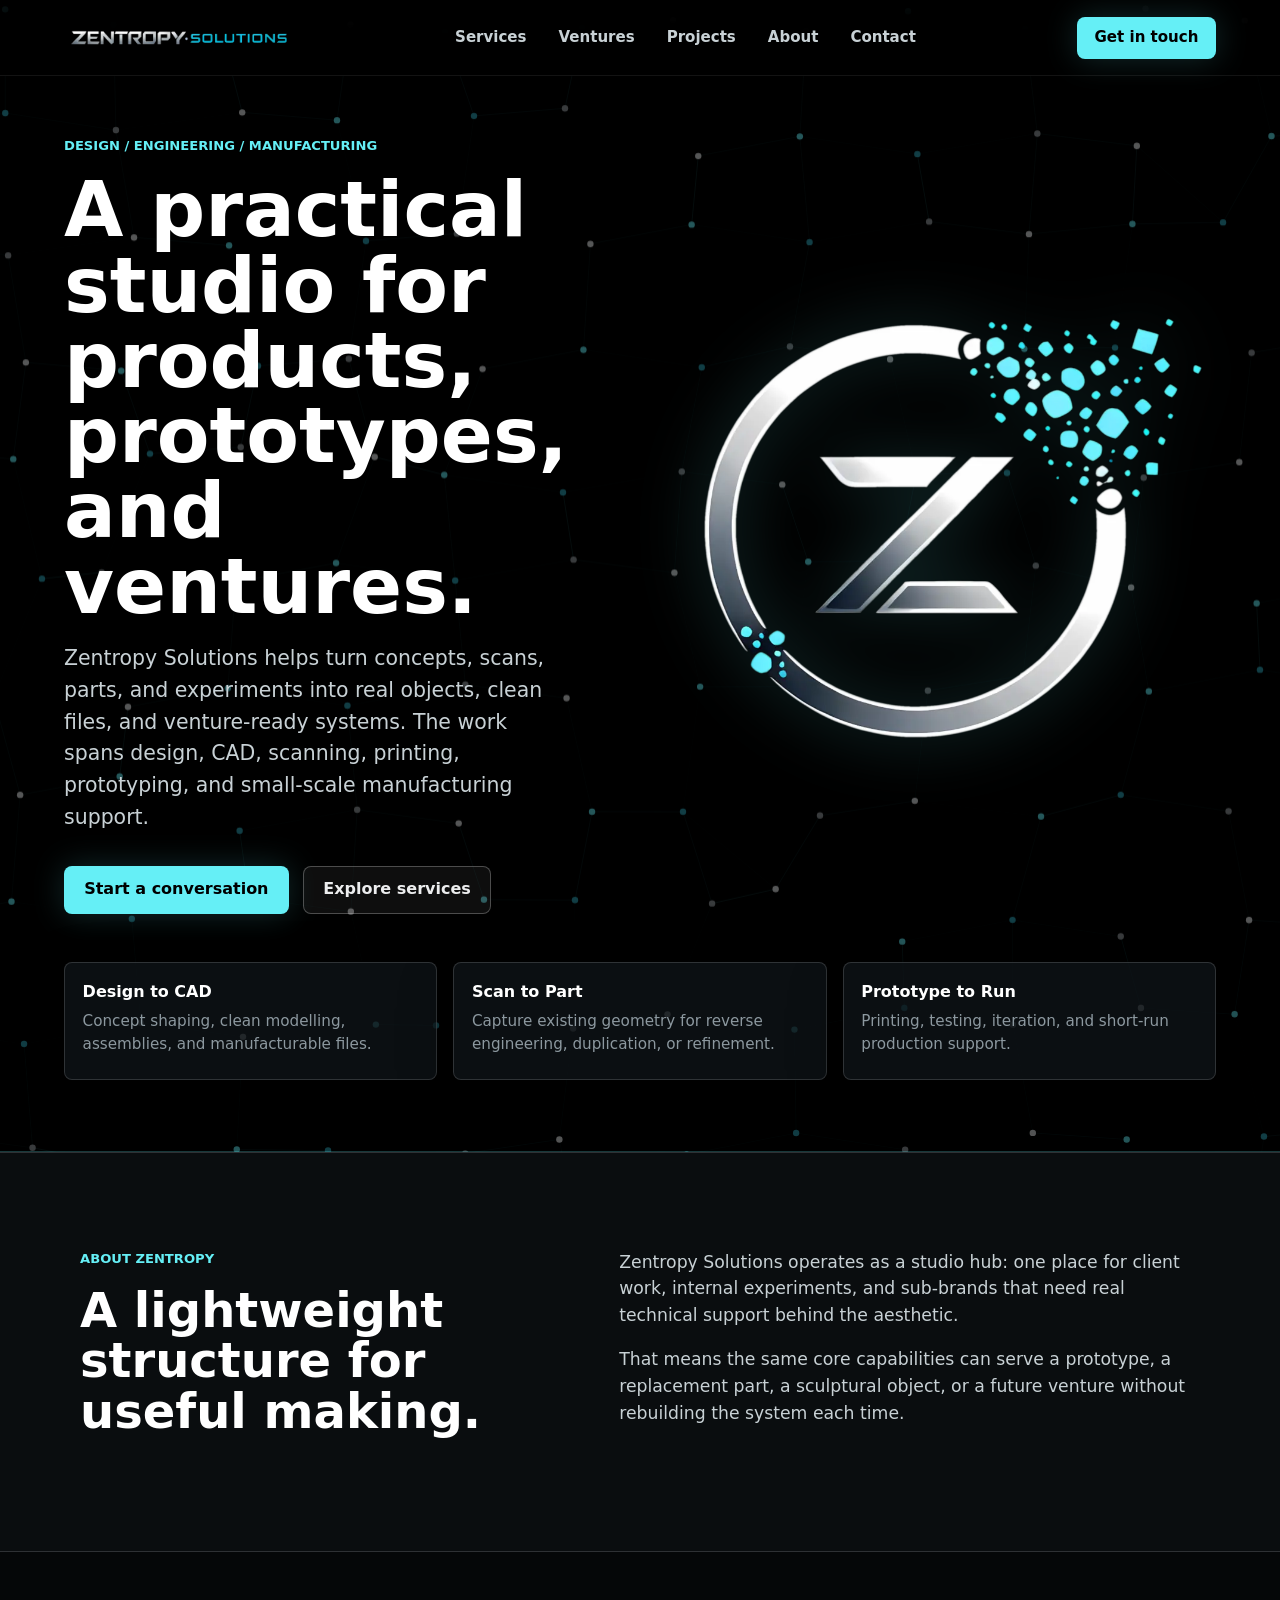
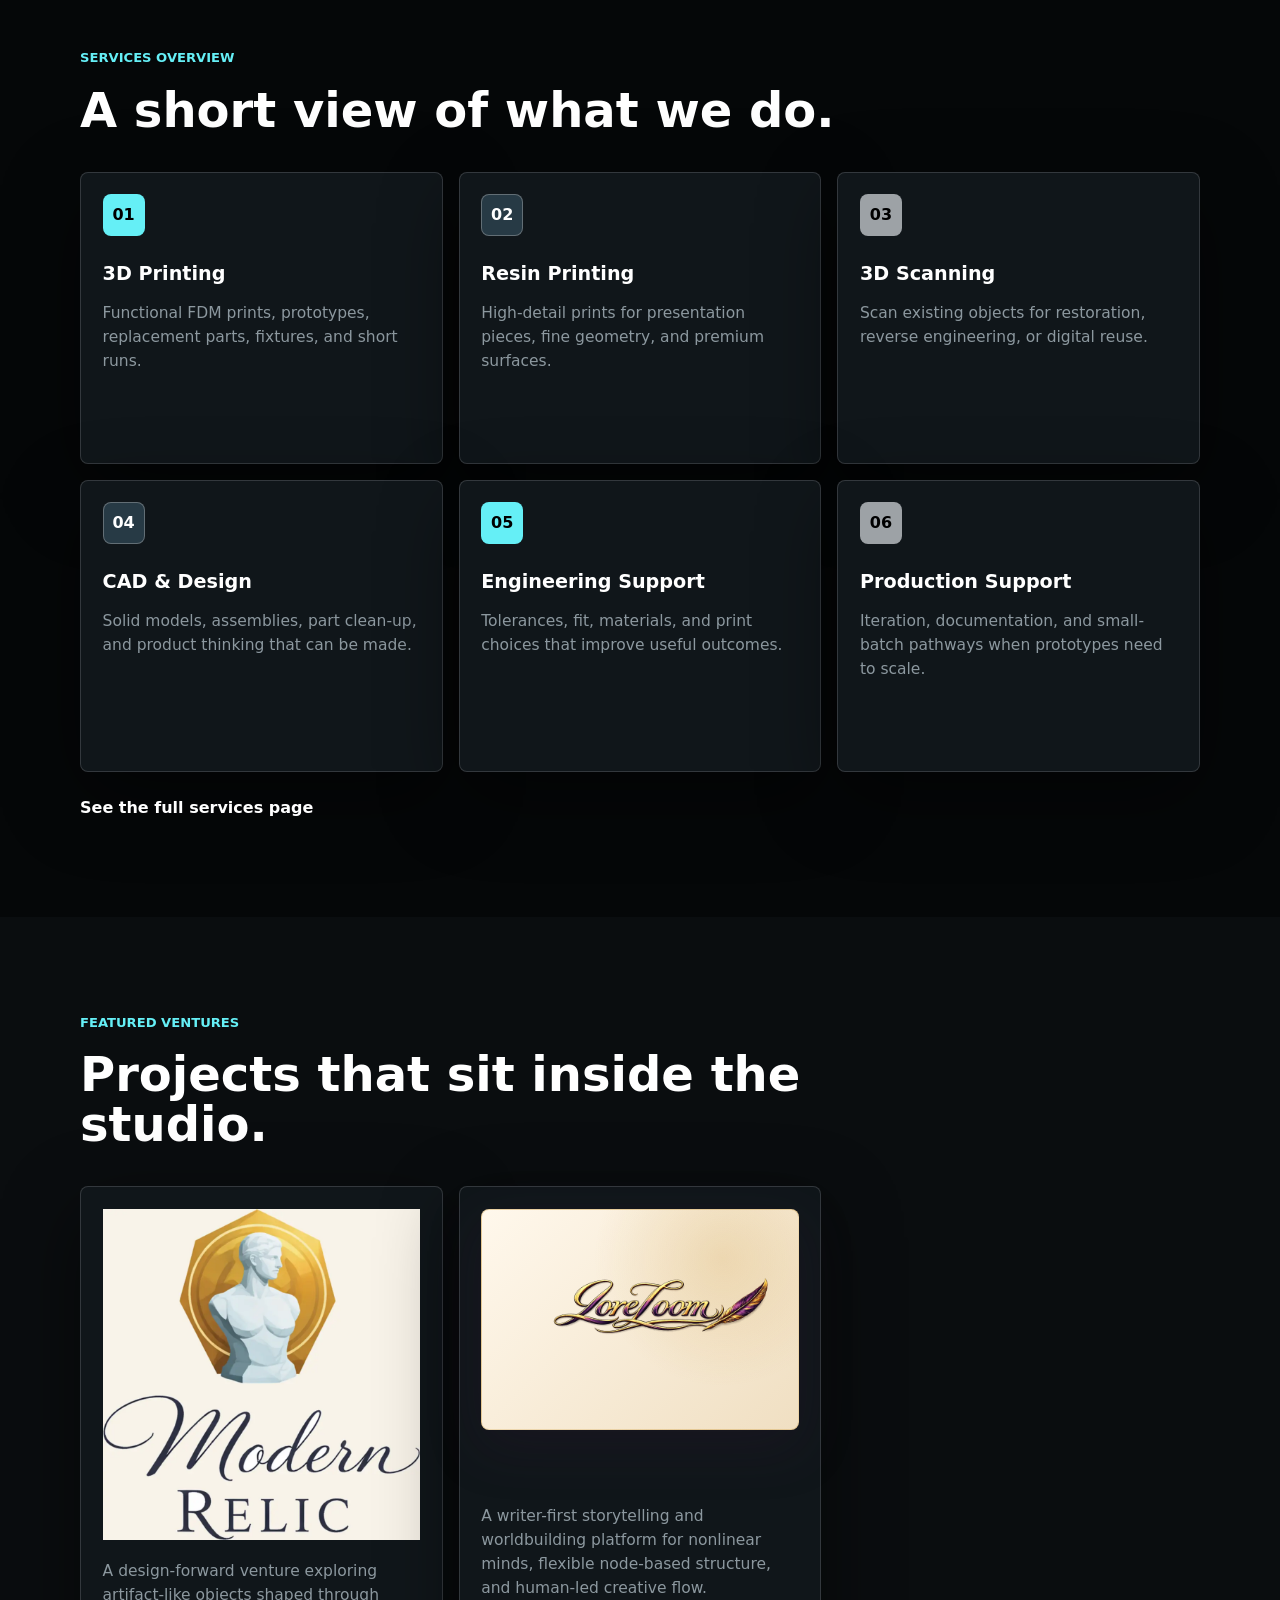
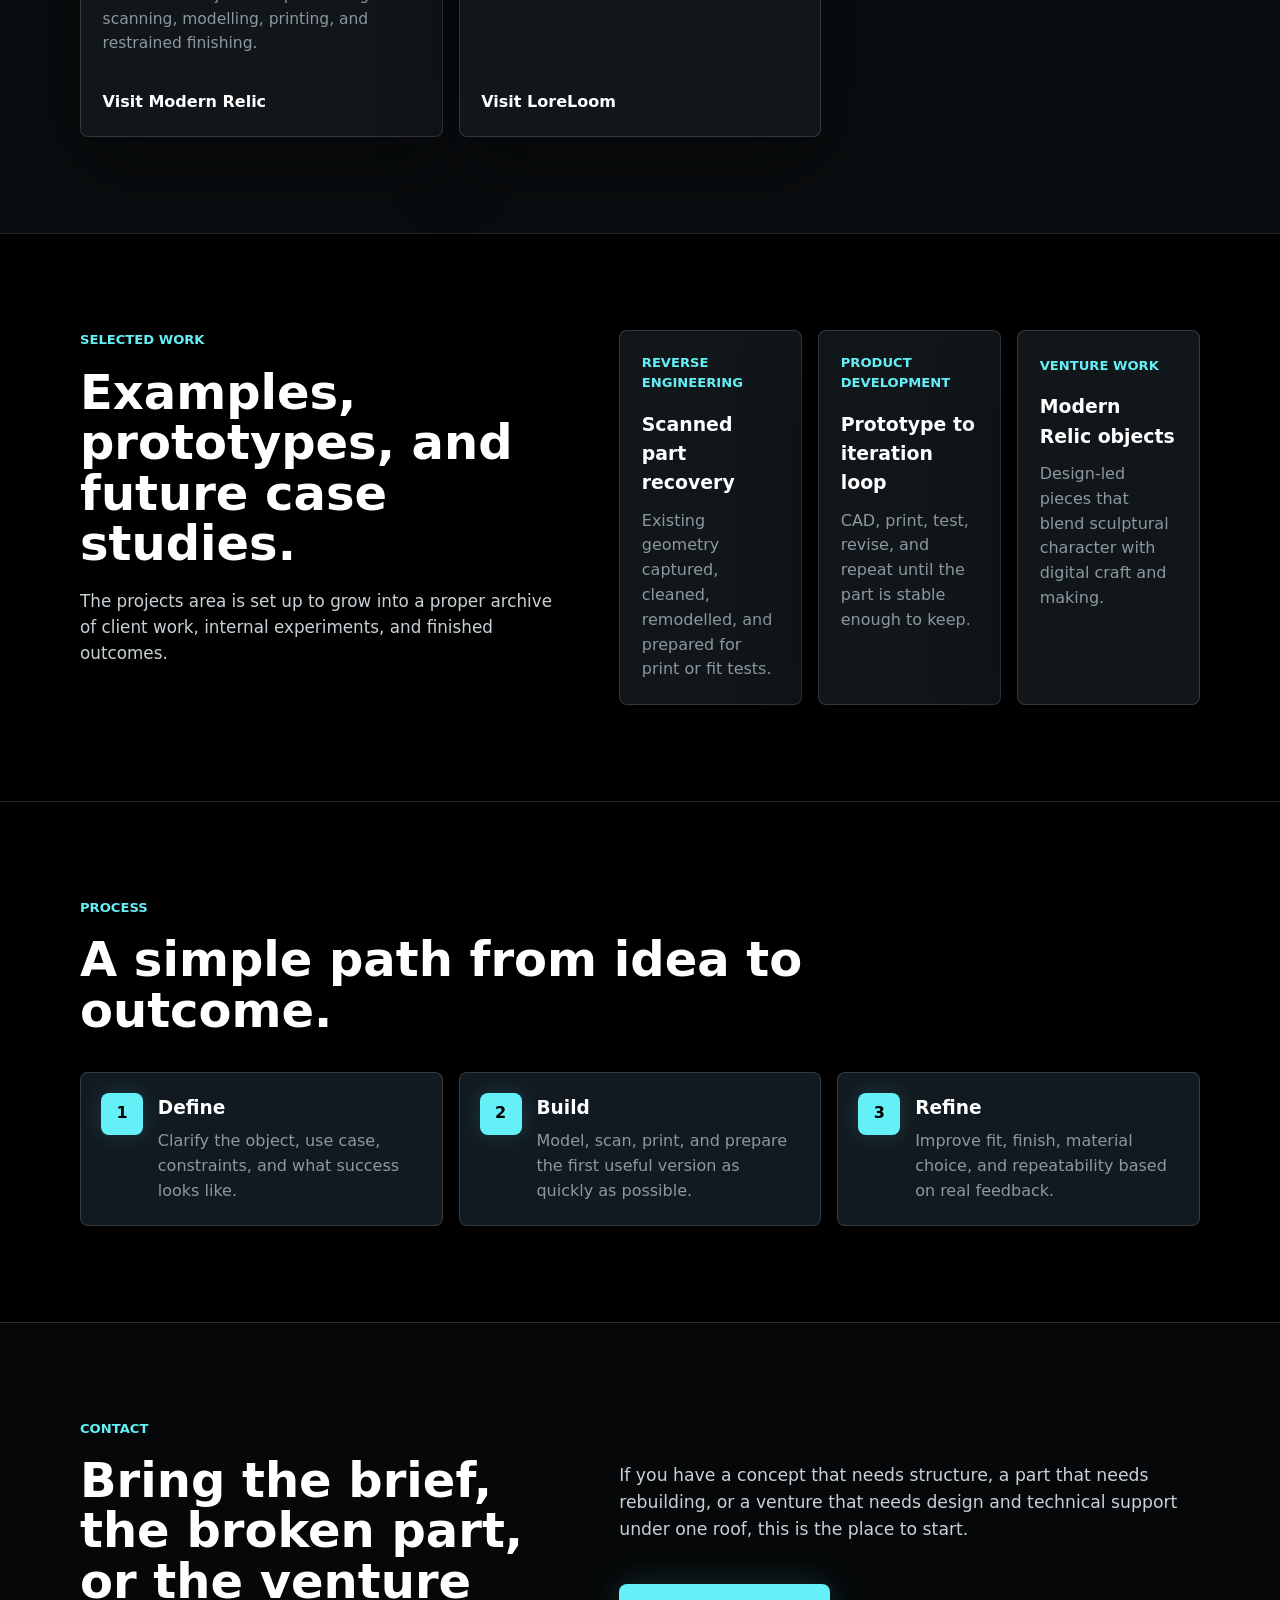
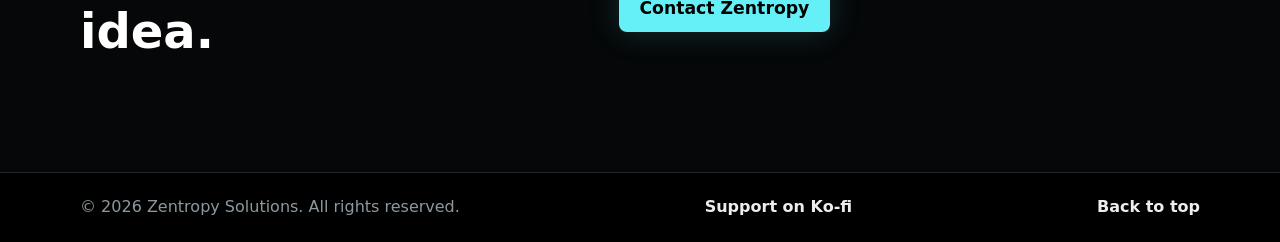
==== commit 944a27e6: "Refresh Modern Relic venture page" ====
--- a/index.html
+++ b/index.html
@@ -175,19 +175,6 @@
               <a class="text-link" href="ventures/modern-relic/">Visit Modern Relic</a>
             </article>
 
-            <article class="service-card venture-card">
-              <img
-                class="venture-card-logo venture-card-logo-muse"
-                src="assets/ventures/muses-emporium/wordmark.svg"
-                alt="Muse’s Emporium"
-              >
-              <p>
-                A performer-focused emporium for costume support, prop making, performer identity,
-                media packs, and creative mentoring.
-              </p>
-              <a class="text-link" href="ventures/muses-emporium/">Visit Muse’s Emporium</a>
-            </article>
-
             <article class="service-card venture-card venture-card-loreloom">
               <img
                 class="venture-card-logo venture-card-logo-loreloom"
--- a/styles.css
+++ b/styles.css
@@ -2337,3 +2337,707 @@
     justify-content: flex-start;
   }
 }
+
+/* === Modern Relic redesign ====================================== */
+
+.modern-relic-page {
+  font-family: "Cormorant Garamond", Georgia, "Times New Roman", serif;
+  font-size: 1.05rem;
+}
+
+.modern-relic-page h1,
+.modern-relic-page h2,
+.modern-relic-page h3,
+.modern-relic-page .service-card h3,
+.modern-relic-page .process-list span:not(.modern-relic-step-num) {
+  font-family: "Cinzel", Georgia, serif;
+  font-weight: 500;
+  letter-spacing: 0.02em;
+}
+
+.modern-relic-page .eyebrow,
+.modern-relic-page .section-kicker {
+  font-family: "JetBrains Mono", ui-monospace, monospace;
+  font-weight: 500;
+  letter-spacing: 0.18em;
+  font-size: 0.74rem;
+  color: var(--cyan);
+}
+
+/* Hero: midnight w/ grain + drafting grid, no canvas */
+.modern-relic-hero {
+  background:
+    radial-gradient(120% 80% at 78% 0%, rgba(212, 168, 74, 0.18), transparent 55%),
+    radial-gradient(80% 60% at 8% 100%, rgba(62, 83, 100, 0.32), transparent 60%),
+    linear-gradient(180deg, #060d1c 0%, #020817 100%);
+  overflow: hidden;
+}
+
+.modern-relic-grain {
+  position: absolute;
+  inset: 0;
+  z-index: 0;
+  pointer-events: none;
+  opacity: 0.42;
+  background-image:
+    linear-gradient(rgba(212, 168, 74, 0.05) 1px, transparent 1px),
+    linear-gradient(90deg, rgba(212, 168, 74, 0.05) 1px, transparent 1px),
+    url("data:image/svg+xml;utf8,<svg xmlns='http://www.w3.org/2000/svg' width='160' height='160'><filter id='n'><feTurbulence type='fractalNoise' baseFrequency='0.85' numOctaves='2' stitchTiles='stitch'/><feColorMatrix values='0 0 0 0 0.83 0 0 0 0 0.66 0 0 0 0 0.29 0 0 0 0.18 0'/></filter><rect width='100%' height='100%' filter='url(%23n)'/></svg>");
+  background-size: 56px 56px, 56px 56px, 160px 160px;
+  mix-blend-mode: screen;
+}
+
+.modern-relic-hero-inner {
+  position: relative;
+  z-index: 1;
+  grid-template-columns: minmax(0, 1fr) minmax(0, 0.82fr);
+  align-items: center;
+  gap: 3rem;
+}
+
+.modern-relic-hero-copy {
+  position: relative;
+  max-width: 620px;
+}
+
+.modern-relic-eyebrow {
+  display: inline-flex;
+  align-items: center;
+  gap: 0.55rem;
+  padding: 0.4rem 0.85rem;
+  margin-bottom: 0;
+  border: 1px solid rgba(212, 168, 74, 0.42);
+  border-radius: 1px;
+  background: rgba(212, 168, 74, 0.07);
+}
+
+.modern-relic-eyebrow-mark {
+  color: var(--cyan);
+  font-size: 0.95rem;
+  line-height: 1;
+}
+
+.modern-relic-hero h1 {
+  margin: 1.6rem 0 0;
+  max-width: none;
+  color: #f7f3e8;
+  font-family: "Cinzel", Georgia, serif;
+  font-weight: 500;
+  font-size: clamp(2.4rem, 4.8vw, 3.8rem);
+  line-height: 1.08;
+  letter-spacing: 0;
+}
+
+.modern-relic-em {
+  font-family: "Cormorant Garamond", Georgia, serif;
+  font-style: italic;
+  font-weight: 500;
+  color: var(--cyan);
+}
+
+.modern-relic-sub {
+  margin-top: 1.5rem;
+  margin-bottom: 0;
+  max-width: 32em;
+  color: var(--text-soft);
+  font-size: 1.18rem;
+  font-style: italic;
+  line-height: 1.55;
+}
+
+.modern-relic-actions {
+  margin-top: 2rem;
+  gap: 1rem;
+}
+
+.modern-relic-page .button {
+  font-family: "Cinzel", Georgia, serif;
+  font-weight: 500;
+  font-size: 0.9rem;
+  letter-spacing: 0.1em;
+  text-transform: uppercase;
+  padding: 0.9rem 1.5rem;
+  border-radius: 2px;
+}
+
+.modern-relic-page .button-primary {
+  color: #020817;
+  background: #d4a84a;
+  border: 1px solid #d4a84a;
+  box-shadow: 0 2px 0 #97691b, 3px 5px 18px rgba(212, 168, 74, 0.28);
+}
+
+.modern-relic-page .button-primary:hover,
+.modern-relic-page .button-primary:focus-visible {
+  transform: translateY(-2px);
+  box-shadow: 0 4px 0 #97691b, 4px 8px 22px rgba(212, 168, 74, 0.36);
+}
+
+.modern-relic-page .button-secondary {
+  color: var(--text);
+  background: transparent;
+  border: 1px solid rgba(212, 168, 74, 0.4);
+}
+
+.modern-relic-page .button-secondary:hover,
+.modern-relic-page .button-secondary:focus-visible {
+  color: #f7f3e8;
+  border-color: var(--cyan);
+  background: rgba(212, 168, 74, 0.08);
+}
+
+.modern-relic-meta {
+  display: flex;
+  flex-wrap: wrap;
+  align-items: center;
+  gap: 0.4rem 0.55rem;
+  margin-top: 1.75rem;
+  margin-bottom: 0;
+  font-family: "JetBrains Mono", ui-monospace, monospace;
+  font-size: 0.74rem;
+  letter-spacing: 0.16em;
+  text-transform: uppercase;
+  color: var(--muted);
+}
+
+.modern-relic-meta-sep {
+  color: rgba(212, 168, 74, 0.55);
+}
+
+.modern-relic-meta-pipe {
+  margin: 0 0.4rem;
+  color: rgba(212, 168, 74, 0.3);
+}
+
+/* Display case (vitrine) */
+.modern-relic-display {
+  position: relative;
+  width: 100%;
+  max-width: 380px;
+  justify-self: end;
+  padding: 1.4rem 1.4rem 0;
+}
+
+.modern-relic-tag {
+  position: absolute;
+  top: -0.4rem;
+  right: 0;
+  padding: 0.32rem 0.6rem;
+  font-family: "JetBrains Mono", ui-monospace, monospace;
+  font-size: 0.7rem;
+  letter-spacing: 0.16em;
+  text-transform: uppercase;
+  color: #d4a84a;
+  background: rgba(2, 8, 23, 0.92);
+  border: 1px solid rgba(212, 168, 74, 0.55);
+  border-radius: 1px;
+}
+
+.modern-relic-vitrine {
+  position: relative;
+  padding: 1.2rem 1.6rem 1.4rem;
+  background:
+    radial-gradient(circle at 50% 8%, rgba(212, 168, 74, 0.15), transparent 60%),
+    linear-gradient(180deg, #f7f3e8 0%, #eee5cf 100%);
+  border: 1px solid rgba(212, 168, 74, 0.6);
+  border-radius: 2px;
+  box-shadow:
+    0 30px 80px rgba(0, 0, 0, 0.55),
+    inset 0 0 0 1px rgba(255, 255, 255, 0.5),
+    inset 0 -1px 0 rgba(151, 105, 27, 0.18);
+}
+
+.modern-relic-vitrine::before,
+.modern-relic-vitrine::after {
+  content: "";
+  position: absolute;
+  width: 10px;
+  height: 10px;
+  border: 1px solid rgba(212, 168, 74, 0.7);
+  background: rgba(247, 243, 232, 0.9);
+}
+
+.modern-relic-vitrine::before {
+  top: 6px;
+  left: 6px;
+  border-right: 0;
+  border-bottom: 0;
+}
+
+.modern-relic-vitrine::after {
+  bottom: 6px;
+  right: 6px;
+  border-left: 0;
+  border-top: 0;
+}
+
+.modern-relic-bust {
+  display: block;
+  width: 100%;
+  height: auto;
+  margin: 0 auto;
+  filter: drop-shadow(0 18px 28px rgba(2, 8, 23, 0.22));
+}
+
+.modern-relic-plate {
+  display: flex;
+  flex-direction: column;
+  align-items: center;
+  margin-top: -0.45rem;
+  padding: 0.55rem 0.8rem 0.6rem;
+  background:
+    linear-gradient(180deg, #d4a84a 0%, #c19531 55%, #97691b 100%);
+  border: 1px solid #5e3f0b;
+  border-radius: 1px;
+  box-shadow:
+    inset 0 1px 0 rgba(255, 245, 215, 0.45),
+    inset 0 -1px 0 rgba(0, 0, 0, 0.18),
+    0 6px 16px rgba(0, 0, 0, 0.35);
+}
+
+.modern-relic-plate-title {
+  font-family: "Cinzel", serif;
+  font-weight: 600;
+  font-size: 0.92rem;
+  letter-spacing: 0.32em;
+  color: #1a1004;
+  text-shadow: 0 1px 0 rgba(255, 245, 215, 0.35);
+}
+
+.modern-relic-plate-sub {
+  margin-top: 0.18rem;
+  font-family: "JetBrains Mono", ui-monospace, monospace;
+  font-size: 0.62rem;
+  letter-spacing: 0.18em;
+  text-transform: uppercase;
+  color: #3b2706;
+}
+
+/* Dimension callouts */
+.modern-relic-dim {
+  position: absolute;
+  display: inline-flex;
+  align-items: center;
+  gap: 0.45rem;
+  font-family: "JetBrains Mono", ui-monospace, monospace;
+  font-size: 0.7rem;
+  letter-spacing: 0.08em;
+  color: rgba(212, 168, 74, 0.85);
+  white-space: nowrap;
+  pointer-events: none;
+}
+
+.modern-relic-dim-line {
+  display: inline-block;
+  width: 1.4rem;
+  height: 1px;
+  background: rgba(212, 168, 74, 0.55);
+  position: relative;
+}
+
+.modern-relic-dim-line::before,
+.modern-relic-dim-line::after {
+  content: "";
+  position: absolute;
+  top: -2px;
+  width: 1px;
+  height: 5px;
+  background: rgba(212, 168, 74, 0.7);
+}
+
+.modern-relic-dim-line::before { left: 0; }
+.modern-relic-dim-line::after { right: 0; }
+
+.modern-relic-dim-h {
+  top: 38%;
+  right: -3.4rem;
+  transform: translateY(-50%) rotate(90deg);
+  transform-origin: left center;
+}
+
+.modern-relic-dim-w {
+  bottom: -1.8rem;
+  left: 50%;
+  transform: translateX(-50%);
+}
+
+/* Studio note section (parchment) */
+.modern-relic-studio {
+  position: relative;
+  padding: 6rem 0 5.5rem;
+  background:
+    radial-gradient(120% 70% at 85% 10%, rgba(212, 168, 74, 0.16), transparent 55%),
+    linear-gradient(180deg, #f4ecd5 0%, #ebdfbe 100%);
+  color: #2a1f0c;
+}
+
+.modern-relic-studio::before {
+  content: "";
+  position: absolute;
+  inset: 0;
+  pointer-events: none;
+  background-image:
+    url("data:image/svg+xml;utf8,<svg xmlns='http://www.w3.org/2000/svg' width='200' height='200'><filter id='n'><feTurbulence type='fractalNoise' baseFrequency='0.7' numOctaves='2' stitchTiles='stitch'/><feColorMatrix values='0 0 0 0 0.35 0 0 0 0 0.24 0 0 0 0 0.08 0 0 0 0.12 0'/></filter><rect width='100%' height='100%' filter='url(%23n)'/></svg>");
+  mix-blend-mode: multiply;
+  opacity: 0.42;
+}
+
+.modern-relic-studio-shell {
+  position: relative;
+  max-width: 760px;
+}
+
+.modern-relic-kicker {
+  color: var(--cyan-deep);
+}
+
+.modern-relic-kicker-light {
+  color: var(--cyan);
+}
+
+.modern-relic-studio h2 {
+  margin-top: 0.7rem;
+  color: #1a1004;
+  font-family: "Cinzel", Georgia, serif;
+  font-weight: 500;
+  font-size: clamp(1.9rem, 3.4vw, 2.8rem);
+  letter-spacing: 0.02em;
+}
+
+.modern-relic-studio-body {
+  margin-top: 1.6rem;
+  font-size: 1.18rem;
+  line-height: 1.7;
+  color: #3a2c14;
+}
+
+.modern-relic-studio-body p + p {
+  margin-top: 1.1rem;
+}
+
+.modern-relic-studio-body i {
+  color: var(--cyan-deep);
+  font-weight: 500;
+}
+
+/* Three kinds of work (dark) */
+.modern-relic-types {
+  background: linear-gradient(180deg, #020817 0%, #050e1f 100%);
+}
+
+.modern-relic-types h2 {
+  color: #f7f3e8;
+}
+
+.modern-relic-type-grid {
+  grid-template-columns: repeat(3, minmax(0, 1fr));
+  gap: 1.5rem;
+}
+
+.modern-relic-page .modern-relic-card {
+  position: relative;
+  padding: 2.4rem 1.6rem 1.6rem;
+  background:
+    linear-gradient(180deg, rgba(247, 243, 232, 0.02) 0%, rgba(212, 168, 74, 0.05) 100%),
+    #0a1322;
+  border: 1px solid rgba(212, 168, 74, 0.28);
+}
+
+.modern-relic-page .modern-relic-card:hover {
+  border-color: rgba(212, 168, 74, 0.6);
+  background:
+    linear-gradient(180deg, rgba(247, 243, 232, 0.04) 0%, rgba(212, 168, 74, 0.08) 100%),
+    #0c1626;
+}
+
+.modern-relic-numeral {
+  position: absolute;
+  top: 0.9rem;
+  right: 1.2rem;
+  font-family: "Cinzel", serif;
+  font-weight: 500;
+  font-size: 2.6rem;
+  line-height: 1;
+  letter-spacing: 0.04em;
+  color: var(--cyan);
+  opacity: 0.55;
+}
+
+.modern-relic-page .modern-relic-card h3 {
+  margin: 0;
+  color: #f7f3e8;
+  font-family: "Cinzel", serif;
+  font-weight: 500;
+  font-size: 1.4rem;
+  letter-spacing: 0.06em;
+}
+
+.modern-relic-page .modern-relic-card p {
+  margin-top: 0.8rem;
+  color: var(--text-soft);
+  font-size: 1.02rem;
+  line-height: 1.6;
+}
+
+/* Hide the legacy auto-numbered icon on these cards */
+.modern-relic-page .modern-relic-card .service-icon {
+  display: none;
+}
+
+/* Process (parchment, journal-style) */
+.modern-relic-process {
+  position: relative;
+  padding: 6rem 0 5.5rem;
+  background:
+    radial-gradient(120% 70% at 12% 10%, rgba(212, 168, 74, 0.14), transparent 55%),
+    linear-gradient(180deg, #ebdfbe 0%, #e0d2a6 100%);
+  color: #2a1f0c;
+}
+
+.modern-relic-process h2,
+.modern-relic-process .process-heading p:last-child {
+  color: #1a1004;
+}
+
+.modern-relic-process h2 {
+  font-family: "Cinzel", Georgia, serif;
+  font-weight: 500;
+  font-size: clamp(1.9rem, 3.4vw, 2.6rem);
+}
+
+.modern-relic-process .process-heading p:last-child {
+  color: #4a3919;
+  font-style: italic;
+  font-size: 1.08rem;
+}
+
+.modern-relic-process-list {
+  display: grid;
+  grid-template-columns: repeat(2, minmax(0, 1fr));
+  gap: 1.2rem;
+  list-style: none;
+  padding: 0;
+  margin: 0;
+}
+
+.modern-relic-process-list li {
+  position: relative;
+  padding: 1.5rem 1.5rem 1.4rem 4.5rem;
+  background: rgba(255, 250, 240, 0.78);
+  border: 1px solid rgba(151, 105, 27, 0.28);
+  border-radius: 2px;
+  box-shadow: 0 2px 0 rgba(151, 105, 27, 0.16);
+}
+
+/* Suppress base process-list ::before counter — we're using our own numerals */
+.modern-relic-process-list li::before {
+  display: none;
+}
+
+.modern-relic-step-num {
+  position: absolute;
+  top: 1.2rem;
+  left: 1.2rem;
+  width: 2.4rem;
+  height: 2.4rem;
+  background: linear-gradient(180deg, #d4a84a 0%, #b78b30 55%, #97691b 100%);
+  border: 1px solid #5e3f0b;
+  border-radius: 50%;
+  box-shadow:
+    inset 0 1px 0 rgba(255, 245, 215, 0.42),
+    inset 0 -1px 0 rgba(0, 0, 0, 0.18),
+    0 2px 4px rgba(151, 105, 27, 0.35);
+}
+
+/* Pseudo-element gives pixel-perfect geometric centering — bypasses
+   all font-metric quirks that flex/grid centering can't compensate for. */
+.modern-relic-step-num::before {
+  content: attr(data-num);
+  position: absolute;
+  top: 50%;
+  left: 50%;
+  transform: translate(-50%, -50%);
+  font-family: "Cinzel", Georgia, serif;
+  font-weight: 600;
+  font-size: 1rem;
+  line-height: 1;
+  letter-spacing: 0;
+  color: #f7f3e8;
+}
+
+.modern-relic-process-list li span:not(.modern-relic-step-num) {
+  display: block;
+  font-family: "Cinzel", serif;
+  font-weight: 500;
+  font-size: 1.18rem;
+  letter-spacing: 0.08em;
+  color: #1a1004;
+  text-transform: uppercase;
+}
+
+.modern-relic-process-list li p {
+  margin-top: 0.45rem;
+  color: #4a3919;
+  font-size: 1rem;
+  line-height: 1.55;
+}
+
+/* Fit list (dark) */
+.modern-relic-fit {
+  background: linear-gradient(180deg, #050e1f 0%, #020817 100%);
+}
+
+.modern-relic-fit h2 {
+  color: #f7f3e8;
+  font-family: "Cinzel", serif;
+}
+
+.modern-relic-page .modern-relic-fit-panel {
+  padding: 2rem 2.2rem;
+  background: rgba(212, 168, 74, 0.05);
+  border: 1px solid rgba(212, 168, 74, 0.28);
+}
+
+.modern-relic-fit-list {
+  margin: 0;
+  padding: 0;
+  list-style: none;
+}
+
+.modern-relic-fit-list li {
+  position: relative;
+  padding: 0.85rem 0 0.85rem 1.8rem;
+  font-size: 1.04rem;
+  line-height: 1.55;
+  color: var(--text-soft);
+  border-bottom: 1px dashed rgba(212, 168, 74, 0.18);
+}
+
+.modern-relic-fit-list li:last-child {
+  border-bottom: 0;
+}
+
+.modern-relic-fit-list li::before {
+  content: "\2756";
+  position: absolute;
+  left: 0;
+  top: 0.85rem;
+  color: var(--cyan);
+  font-size: 0.95rem;
+  line-height: 1.55;
+}
+
+/* Contact (parchment) */
+.modern-relic-contact {
+  position: relative;
+  padding: 6rem 0;
+  background:
+    radial-gradient(120% 70% at 88% 90%, rgba(212, 168, 74, 0.18), transparent 55%),
+    linear-gradient(180deg, #e0d2a6 0%, #d6c389 100%);
+  color: #2a1f0c;
+}
+
+.modern-relic-contact h2 {
+  color: #1a1004;
+  font-family: "Cinzel", serif;
+  font-weight: 500;
+}
+
+.modern-relic-contact .contact-copy p {
+  color: #4a3919;
+  font-size: 1.12rem;
+  line-height: 1.6;
+}
+
+.modern-relic-contact-aside {
+  display: flex;
+  flex-wrap: wrap;
+  gap: 0.4rem 0.6rem;
+  margin-top: 1.4rem;
+  margin-bottom: 0;
+  font-family: "JetBrains Mono", ui-monospace, monospace;
+  font-size: 0.78rem;
+  letter-spacing: 0.06em;
+  color: #5b4516;
+}
+
+.modern-relic-contact-aside .modern-relic-meta-sep {
+  color: rgba(151, 105, 27, 0.45);
+}
+
+.modern-relic-back-link {
+  display: inline-block;
+  margin-top: 1.6rem;
+  color: var(--cyan-deep);
+  font-family: "JetBrains Mono", ui-monospace, monospace;
+  font-size: 0.78rem;
+  letter-spacing: 0.12em;
+  text-transform: uppercase;
+  border-bottom: 1px solid rgba(151, 105, 27, 0.45);
+  padding-bottom: 2px;
+}
+
+.modern-relic-back-link:hover,
+.modern-relic-back-link:focus-visible {
+  color: #1a1004;
+  border-bottom-color: #1a1004;
+}
+
+/* Header CTA - inherit modern-relic styling but tune for the page */
+.modern-relic-page .header-cta {
+  color: #020817;
+  background: var(--cyan);
+  font-family: "Cinzel", serif;
+  font-weight: 500;
+  letter-spacing: 0.12em;
+  text-transform: uppercase;
+  font-size: 0.82rem;
+  box-shadow: 0 0 32px rgba(212, 168, 74, 0.2);
+}
+
+/* Responsive */
+@media (max-width: 980px) {
+  .modern-relic-hero-inner {
+    grid-template-columns: 1fr;
+    gap: 2.5rem;
+  }
+
+  .modern-relic-display {
+    margin: 0 auto;
+    justify-self: center;
+    order: -1;
+    max-width: 320px;
+  }
+
+  .modern-relic-dim-h {
+    display: none;
+  }
+
+  .modern-relic-type-grid {
+    grid-template-columns: 1fr;
+  }
+
+  .modern-relic-process-list {
+    grid-template-columns: 1fr;
+  }
+}
+
+@media (max-width: 680px) {
+  .modern-relic-studio,
+  .modern-relic-process,
+  .modern-relic-contact {
+    padding: 4rem 0;
+  }
+
+  .modern-relic-process-list li {
+    padding: 1.3rem 1.2rem 1.2rem 3.8rem;
+  }
+
+  .modern-relic-step-num {
+    top: 1.1rem;
+    left: 1rem;
+    width: 1.9rem;
+    height: 1.9rem;
+    font-size: 0.9rem;
+  }
+}
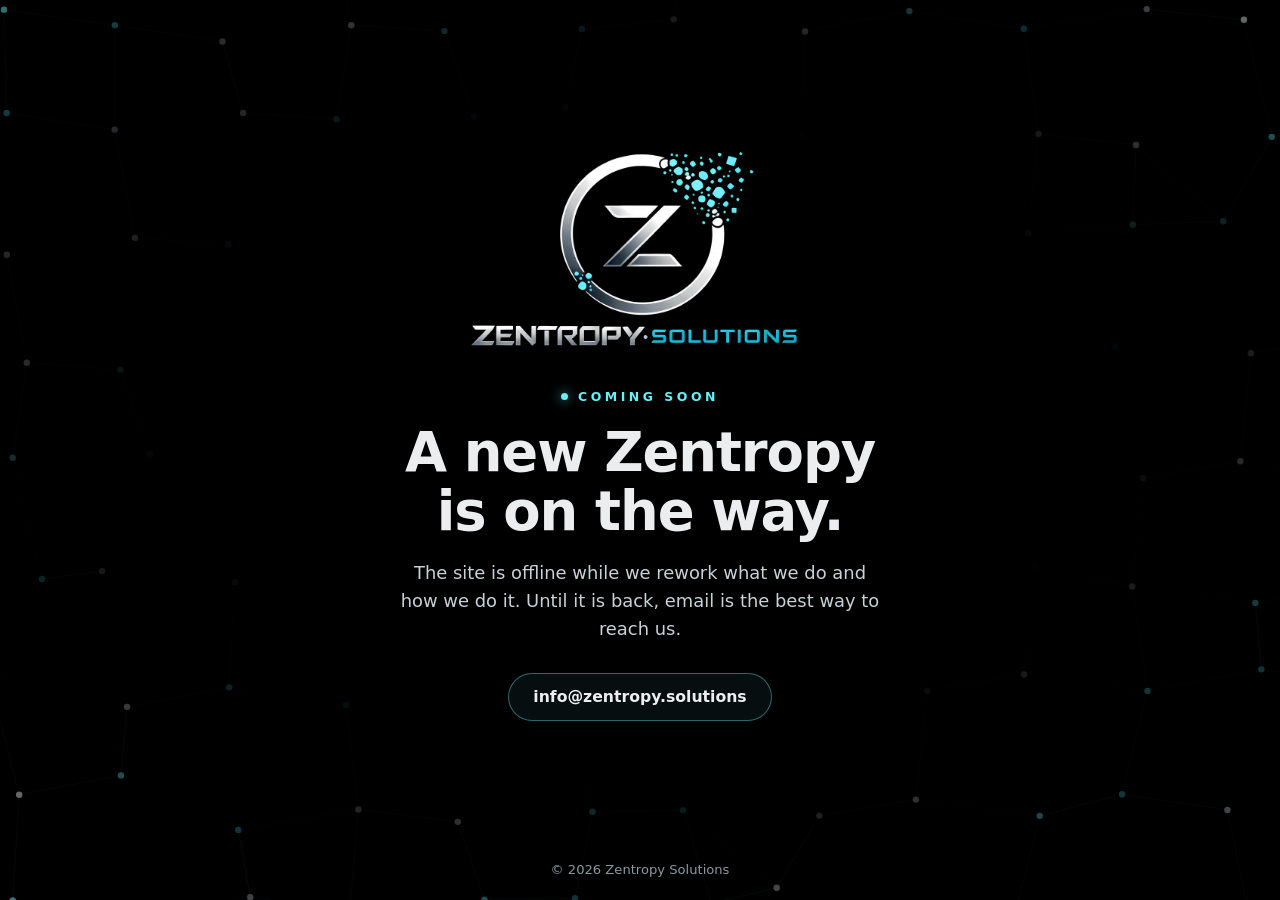
==== commit 6170f225: "Replace site with coming soon page Zentropy's offering is being reworked, so the multi-page site com" ====
--- a/index.html
+++ b/index.html
@@ -3,16 +3,13 @@
   <head>
     <meta charset="utf-8">
     <meta name="viewport" content="width=device-width, initial-scale=1">
-    <title>Zentropy Solutions | Design, Engineering &amp; Ventures</title>
+    <title>Zentropy Solutions | Coming soon</title>
     <meta
       name="description"
-      content="Zentropy Solutions is a design, engineering, and manufacturing studio building practical products, prototypes, and ventures."
+      content="Zentropy Solutions is being rebuilt. A new site is on the way. In the meantime, get in touch by email."
     >
     <meta property="og:title" content="Zentropy Solutions">
-    <meta
-      property="og:description"
-      content="Design, 3D printing, scanning, CAD, prototyping, and venture-building."
-    >
+    <meta property="og:description" content="A new Zentropy is on the way.">
     <meta property="og:type" content="website">
     <meta property="og:url" content="https://zentropy.solutions/">
     <meta property="og:image" content="https://zentropy.solutions/assets/img/zentropy-social.png">
@@ -20,258 +17,327 @@
     <link rel="canonical" href="https://zentropy.solutions/">
     <link rel="icon" href="assets/icons/zentropy-favicon.png" type="image/png">
     <link rel="apple-touch-icon" href="assets/icons/zentropy-favicon.png">
-    <link rel="stylesheet" href="styles.css">
-    <script src="script.js" defer></script>
+    <style>
+      :root {
+        --black: #000000;
+        --text: #ecedee;
+        --text-soft: #c8d1d5;
+        --muted: #8c989f;
+        --cyan: #65eff6;
+        --line: rgba(236, 237, 238, 0.16);
+        --line-strong: rgba(101, 239, 246, 0.4);
+        color-scheme: dark;
+      }
+
+      * {
+        box-sizing: border-box;
+      }
+
+      html,
+      body {
+        height: 100%;
+      }
+
+      body {
+        margin: 0;
+        color: var(--text);
+        background: var(--black);
+        font-family:
+          Inter, ui-sans-serif, system-ui, -apple-system, BlinkMacSystemFont, "Segoe UI",
+          sans-serif;
+        line-height: 1.55;
+        -webkit-font-smoothing: antialiased;
+      }
+
+      .stage {
+        position: relative;
+        display: grid;
+        grid-template-columns: minmax(0, 1fr);
+        grid-template-rows: 1fr auto;
+        min-height: 100vh;
+        min-height: 100svh;
+        overflow: hidden;
+      }
+
+      /* Drifting point mesh carried over from the old hero. */
+      .stage-canvas {
+        position: absolute;
+        inset: 0;
+        width: 100%;
+        height: 100%;
+      }
+
+      /* Fades the mesh out behind the logo and copy so they sit on clean black. */
+      .stage::before {
+        content: "";
+        position: absolute;
+        inset: 0;
+        z-index: 1;
+        background: radial-gradient(
+          ellipse 72% 68% at 50% 46%,
+          #000 0%,
+          #000 48%,
+          rgba(0, 0, 0, 0.72) 70%,
+          rgba(0, 0, 0, 0.3) 100%
+        );
+        pointer-events: none;
+      }
+
+      .content {
+        position: relative;
+        z-index: 2;
+        display: flex;
+        flex-direction: column;
+        align-items: center;
+        justify-content: center;
+        padding: 48px 20px 24px;
+        text-align: center;
+      }
+
+      .logo {
+        display: block;
+        /* The image has wide black margins, so on phones it is allowed to run
+           past the screen edges to keep the mark itself a readable size. */
+        --logo-width: min(135vw, 680px);
+        width: var(--logo-width);
+        max-width: none;
+        height: auto;
+        margin-inline: calc((100% - var(--logo-width)) / 2);
+      }
+
+      .eyebrow {
+        display: inline-flex;
+        align-items: center;
+        gap: 10px;
+        margin: clamp(20px, 4vh, 40px) 0 0;
+        color: var(--cyan);
+        font-size: 0.78rem;
+        font-weight: 600;
+        letter-spacing: 0.28em;
+        text-transform: uppercase;
+      }
+
+      .eyebrow::before {
+        content: "";
+        width: 7px;
+        height: 7px;
+        border-radius: 50%;
+        background: var(--cyan);
+        box-shadow: 0 0 12px rgba(101, 239, 246, 0.8);
+        animation: pulse 2.4s ease-in-out infinite;
+      }
+
+      h1 {
+        max-width: 16ch;
+        margin: 18px 0 0;
+        font-size: clamp(2rem, 6vw, 3.4rem);
+        font-weight: 650;
+        line-height: 1.08;
+        letter-spacing: -0.02em;
+        text-wrap: balance;
+      }
+
+      .lede {
+        max-width: 44ch;
+        margin: 18px 0 0;
+        color: var(--text-soft);
+        font-size: clamp(1rem, 2.4vw, 1.12rem);
+        text-wrap: pretty;
+      }
+
+      .contact {
+        display: inline-flex;
+        align-items: center;
+        min-height: 48px;
+        margin-top: 30px;
+        padding: 0 24px;
+        color: var(--text);
+        font-size: 0.98rem;
+        font-weight: 600;
+        text-decoration: none;
+        border: 1px solid var(--line-strong);
+        border-radius: 999px;
+        background: rgba(101, 239, 246, 0.06);
+        transition:
+          background 160ms ease,
+          border-color 160ms ease,
+          box-shadow 160ms ease;
+      }
+
+      .contact:hover,
+      .contact:focus-visible {
+        border-color: var(--cyan);
+        background: rgba(101, 239, 246, 0.14);
+        box-shadow: 0 0 32px rgba(101, 239, 246, 0.18);
+      }
+
+      .contact:focus-visible {
+        outline: 2px solid var(--cyan);
+        outline-offset: 3px;
+      }
+
+      footer {
+        position: relative;
+        z-index: 2;
+        padding: 20px;
+        color: var(--muted);
+        font-size: 0.82rem;
+        text-align: center;
+      }
+
+      @keyframes pulse {
+        0%,
+        100% {
+          opacity: 1;
+        }
+        50% {
+          opacity: 0.35;
+        }
+      }
+
+      @media (prefers-reduced-motion: reduce) {
+        .eyebrow::before {
+          animation: none;
+        }
+
+        .contact {
+          transition: none;
+        }
+      }
+    </style>
   </head>
   <body>
-    <header class="site-header" data-site-header>
-      <a class="brand" href="#top" aria-label="Zentropy Solutions home">
-        <img src="assets/logos/zentropy-wordmark.webp" alt="Zentropy Solutions">
-      </a>
-
-      <button class="nav-toggle" type="button" aria-expanded="false" aria-controls="primary-nav" data-nav-toggle>
-        <span class="nav-toggle-line"></span>
-        <span class="nav-toggle-line"></span>
-        <span class="nav-toggle-line"></span>
-        <span class="sr-only">Menu</span>
-      </button>
-
-      <nav class="primary-nav" id="primary-nav" aria-label="Primary" data-primary-nav>
-        <a href="services/">Services</a>
-        <a href="ventures/">Ventures</a>
-        <a href="projects/">Projects</a>
-        <a href="#about">About</a>
-        <a href="contact/">Contact</a>
-      </nav>
-
-      <a class="header-cta" href="mailto:info@zentropy.solutions?subject=Project%20enquiry">Get in touch</a>
-    </header>
-
-    <main id="top">
-      <section class="hero" aria-labelledby="hero-title">
-        <canvas class="hero-canvas" id="hero-canvas" aria-hidden="true"></canvas>
-        <div class="hero-grid" aria-hidden="true"></div>
-
-        <div class="hero-inner">
-          <div class="hero-copy">
-            <p class="eyebrow">Design / engineering / manufacturing</p>
-            <h1 id="hero-title">A practical studio for products, prototypes, and ventures.</h1>
-            <p class="hero-lede">
-              Zentropy Solutions helps turn concepts, scans, parts, and experiments into real
-              objects, clean files, and venture-ready systems. The work spans design, CAD,
-              scanning, printing, prototyping, and small-scale manufacturing support.
-            </p>
-            <div class="hero-actions" aria-label="Primary actions">
-              <a class="button button-primary" href="contact/">Start a conversation</a>
-              <a class="button button-secondary" href="services/">Explore services</a>
-            </div>
-          </div>
-
-          <div class="hero-logo-panel" aria-label="Zentropy Solutions mark">
-            <img src="assets/logos/zentropy-mark.webp" alt="Zentropy Solutions mark">
-          </div>
-
-          <dl class="signal-list" aria-label="Zentropy capabilities">
-            <div>
-              <dt>Design to CAD</dt>
-              <dd>Concept shaping, clean modelling, assemblies, and manufacturable files.</dd>
-            </div>
-            <div>
-              <dt>Scan to Part</dt>
-              <dd>Capture existing geometry for reverse engineering, duplication, or refinement.</dd>
-            </div>
-            <div>
-              <dt>Prototype to Run</dt>
-              <dd>Printing, testing, iteration, and short-run production support.</dd>
-            </div>
-          </dl>
-        </div>
-      </section>
-
-      <section class="intro-section" id="about" aria-labelledby="about-title">
-        <div class="section-shell intro-grid">
-          <div>
-            <p class="section-kicker">About Zentropy</p>
-            <h2 id="about-title">A lightweight structure for useful making.</h2>
-          </div>
-          <div class="intro-copy">
-            <p>
-              Zentropy Solutions operates as a studio hub: one place for client work, internal
-              experiments, and sub-brands that need real technical support behind the aesthetic.
-            </p>
-            <p>
-              That means the same core capabilities can serve a prototype, a replacement part, a
-              sculptural object, or a future venture without rebuilding the system each time.
-            </p>
-          </div>
-        </div>
-      </section>
-
-      <section class="services-section" aria-labelledby="services-title">
-        <div class="section-shell">
-          <div class="section-heading">
-            <p class="section-kicker">Services overview</p>
-            <h2 id="services-title">A short view of what we do.</h2>
-          </div>
-
-          <div class="service-grid">
-            <article class="service-card">
-              <span class="service-icon" aria-hidden="true">01</span>
-              <h3>3D Printing</h3>
-              <p>Functional FDM prints, prototypes, replacement parts, fixtures, and short runs.</p>
-            </article>
-
-            <article class="service-card">
-              <span class="service-icon" aria-hidden="true">02</span>
-              <h3>Resin Printing</h3>
-              <p>High-detail prints for presentation pieces, fine geometry, and premium surfaces.</p>
-            </article>
-
-            <article class="service-card">
-              <span class="service-icon" aria-hidden="true">03</span>
-              <h3>3D Scanning</h3>
-              <p>Scan existing objects for restoration, reverse engineering, or digital reuse.</p>
-            </article>
-
-            <article class="service-card">
-              <span class="service-icon" aria-hidden="true">04</span>
-              <h3>CAD &amp; Design</h3>
-              <p>Solid models, assemblies, part clean-up, and product thinking that can be made.</p>
-            </article>
-
-            <article class="service-card">
-              <span class="service-icon" aria-hidden="true">05</span>
-              <h3>Engineering Support</h3>
-              <p>Tolerances, fit, materials, and print choices that improve useful outcomes.</p>
-            </article>
-
-            <article class="service-card">
-              <span class="service-icon" aria-hidden="true">06</span>
-              <h3>Production Support</h3>
-              <p>Iteration, documentation, and small-batch pathways when prototypes need to scale.</p>
-            </article>
-          </div>
-
-          <div class="section-link-row">
-            <a class="text-link" href="services/">See the full services page</a>
-          </div>
-        </div>
-      </section>
-
-      <section class="fit-section" aria-labelledby="ventures-title">
-        <div class="section-shell">
-          <div class="section-heading">
-            <p class="section-kicker">Featured ventures</p>
-            <h2 id="ventures-title">Projects that sit inside the studio.</h2>
-          </div>
-
-          <div class="service-grid venture-grid">
-            <article class="service-card venture-card">
-              <img class="venture-card-logo" src="assets/logos/modern-relic-stacked.webp" alt="Modern Relic">
-              <p class="venture-card-copy">
-                A design-forward venture exploring artifact-like objects shaped through scanning,
-                modelling, printing, and restrained finishing.
-              </p>
-              <a class="text-link" href="ventures/modern-relic/">Visit Modern Relic</a>
-            </article>
-
-            <article class="service-card venture-card venture-card-loreloom">
-              <img
-                class="venture-card-logo venture-card-logo-loreloom"
-                src="assets/ventures/loreloom/loreloom-logo.webp"
-                alt="LoreLoom logo with plum and gold lettering and a quill"
-              >
-              <p>
-                A writer-first storytelling and worldbuilding platform for nonlinear minds,
-                flexible node-based structure, and human-led creative flow.
-              </p>
-              <a class="text-link" href="ventures/loreloom/">Visit LoreLoom</a>
-            </article>
-          </div>
-        </div>
-      </section>
-
-      <section class="process-section" aria-labelledby="projects-title">
-        <div class="section-shell process-layout">
-          <div class="section-heading process-heading">
-            <p class="section-kicker">Selected work</p>
-            <h2 id="projects-title">Examples, prototypes, and future case studies.</h2>
-            <p>
-              The projects area is set up to grow into a proper archive of client work, internal
-              experiments, and finished outcomes.
-            </p>
-          </div>
-
-          <div class="project-grid">
-            <article class="project-card">
-              <span class="project-label">Reverse engineering</span>
-              <h3>Scanned part recovery</h3>
-              <p>Existing geometry captured, cleaned, remodelled, and prepared for print or fit tests.</p>
-            </article>
-
-            <article class="project-card">
-              <span class="project-label">Product development</span>
-              <h3>Prototype to iteration loop</h3>
-              <p>CAD, print, test, revise, and repeat until the part is stable enough to keep.</p>
-            </article>
-
-            <article class="project-card">
-              <span class="project-label">Venture work</span>
-              <h3>Modern Relic objects</h3>
-              <p>Design-led pieces that blend sculptural character with digital craft and making.</p>
-            </article>
-          </div>
-        </div>
-      </section>
-
-      <section class="hub-process-section" aria-labelledby="process-title">
-        <div class="section-shell">
-          <div class="section-heading">
-            <p class="section-kicker">Process</p>
-            <h2 id="process-title">A simple path from idea to outcome.</h2>
-          </div>
-
-          <ol class="process-list process-list-compact">
-            <li>
-              <span>Define</span>
-              <p>Clarify the object, use case, constraints, and what success looks like.</p>
-            </li>
-            <li>
-              <span>Build</span>
-              <p>Model, scan, print, and prepare the first useful version as quickly as possible.</p>
-            </li>
-            <li>
-              <span>Refine</span>
-              <p>Improve fit, finish, material choice, and repeatability based on real feedback.</p>
-            </li>
-          </ol>
-        </div>
-      </section>
-
-      <section class="contact-section" aria-labelledby="contact-title">
-        <div class="section-shell contact-layout">
-          <div>
-            <p class="section-kicker">Contact</p>
-            <h2 id="contact-title">Bring the brief, the broken part, or the venture idea.</h2>
-          </div>
-          <div class="contact-copy">
-            <p>
-              If you have a concept that needs structure, a part that needs rebuilding, or a
-              venture that needs design and technical support under one roof, this is the place to
-              start.
-            </p>
-            <a class="button button-primary" href="contact/">Contact Zentropy</a>
-          </div>
-        </div>
-      </section>
-    </main>
-
-    <footer class="site-footer">
-      <div class="section-shell footer-layout">
-        <p>&copy; <span data-year></span> Zentropy Solutions. All rights reserved.</p>
-        <a class="kofi-link" href="https://ko-fi.com/zentropysolutions" target="_blank" rel="noopener">Support on Ko-fi</a>
-        <a href="#top">Back to top</a>
-      </div>
-    </footer>
+    <div class="stage">
+      <canvas class="stage-canvas" id="stage-canvas" aria-hidden="true"></canvas>
+
+      <main class="content">
+        <img
+          class="logo"
+          src="assets/logos/zentropy-logo.webp"
+          width="1800"
+          height="550"
+          alt="Zentropy Solutions"
+        >
+        <p class="eyebrow">Coming soon</p>
+        <h1>A new Zentropy is on the way.</h1>
+        <p class="lede">
+          The site is offline while we rework what we do and how we do it. Until it is back,
+          email is the best way to reach us.
+        </p>
+        <a class="contact" href="mailto:info@zentropy.solutions">info@zentropy.solutions</a>
+      </main>
+
+      <footer>&copy; <span data-year>2026</span> Zentropy Solutions</footer>
+    </div>
+
+    <script>
+      (function () {
+        var yearTarget = document.querySelector("[data-year]");
+        if (yearTarget) {
+          yearTarget.textContent = new Date().getFullYear();
+        }
+
+        var canvas = document.getElementById("stage-canvas");
+        var context = canvas && canvas.getContext ? canvas.getContext("2d") : null;
+        if (!context) {
+          return;
+        }
+
+        var reducedMotion = window.matchMedia("(prefers-reduced-motion: reduce)");
+        var palette = ["#65eff6", "#2fa9bc", "#9da2a6", "#ecedee"];
+        var linkDistance = 138;
+        var width = 0;
+        var height = 0;
+        var points = [];
+        var frame = 0;
+        var animationId = 0;
+
+        function resize() {
+          var rect = canvas.getBoundingClientRect();
+          var pixelRatio = Math.min(window.devicePixelRatio || 1, 2);
+          width = Math.max(1, Math.floor(rect.width));
+          height = Math.max(1, Math.floor(rect.height));
+          canvas.width = Math.floor(width * pixelRatio);
+          canvas.height = Math.floor(height * pixelRatio);
+          context.setTransform(pixelRatio, 0, 0, pixelRatio, 0, 0);
+
+          var spacing = width < 700 ? 86 : 112;
+          var columns = Math.ceil(width / spacing) + 2;
+          var rows = Math.ceil(height / spacing) + 2;
+          points = [];
+
+          for (var row = -1; row < rows; row += 1) {
+            for (var column = -1; column < columns; column += 1) {
+              var seed = row * 97 + column * 53;
+              points.push({
+                baseX: column * spacing + ((seed * 17) % 31),
+                baseY: row * spacing + ((seed * 23) % 37),
+                x: 0,
+                y: 0,
+                phase: seed,
+                color: palette[Math.abs(seed) % palette.length],
+              });
+            }
+          }
+        }
+
+        function draw() {
+          var time = frame * 0.006;
+          var i;
+          var j;
+
+          context.clearRect(0, 0, width, height);
+
+          for (i = 0; i < points.length; i += 1) {
+            points[i].x = points[i].baseX + Math.sin(time + points[i].phase) * 12;
+            points[i].y = points[i].baseY + Math.cos(time * 0.8 + points[i].phase) * 10;
+          }
+
+          context.lineWidth = 1;
+
+          for (i = 0; i < points.length; i += 1) {
+            for (j = i + 1; j < points.length; j += 1) {
+              var distance = Math.hypot(points[i].x - points[j].x, points[i].y - points[j].y);
+
+              if (distance < linkDistance) {
+                var alpha = (1 - distance / linkDistance) * 0.2;
+                context.strokeStyle = "rgba(101, 239, 246, " + alpha + ")";
+                context.beginPath();
+                context.moveTo(points[i].x, points[i].y);
+                context.lineTo(points[j].x, points[j].y);
+                context.stroke();
+              }
+            }
+          }
+
+          context.globalAlpha = 0.72;
+          for (i = 0; i < points.length; i += 1) {
+            context.fillStyle = points[i].color;
+            context.beginPath();
+            context.arc(points[i].x, points[i].y, 3.2, 0, Math.PI * 2);
+            context.fill();
+          }
+          context.globalAlpha = 1;
+
+          frame += 1;
+
+          if (!reducedMotion.matches) {
+            animationId = window.requestAnimationFrame(draw);
+          }
+        }
+
+        function restart() {
+          window.cancelAnimationFrame(animationId);
+          resize();
+          draw();
+        }
+
+        restart();
+        window.addEventListener("resize", restart);
+        if (reducedMotion.addEventListener) {
+          reducedMotion.addEventListener("change", restart);
+        }
+      })();
+    </script>
   </body>
 </html>
